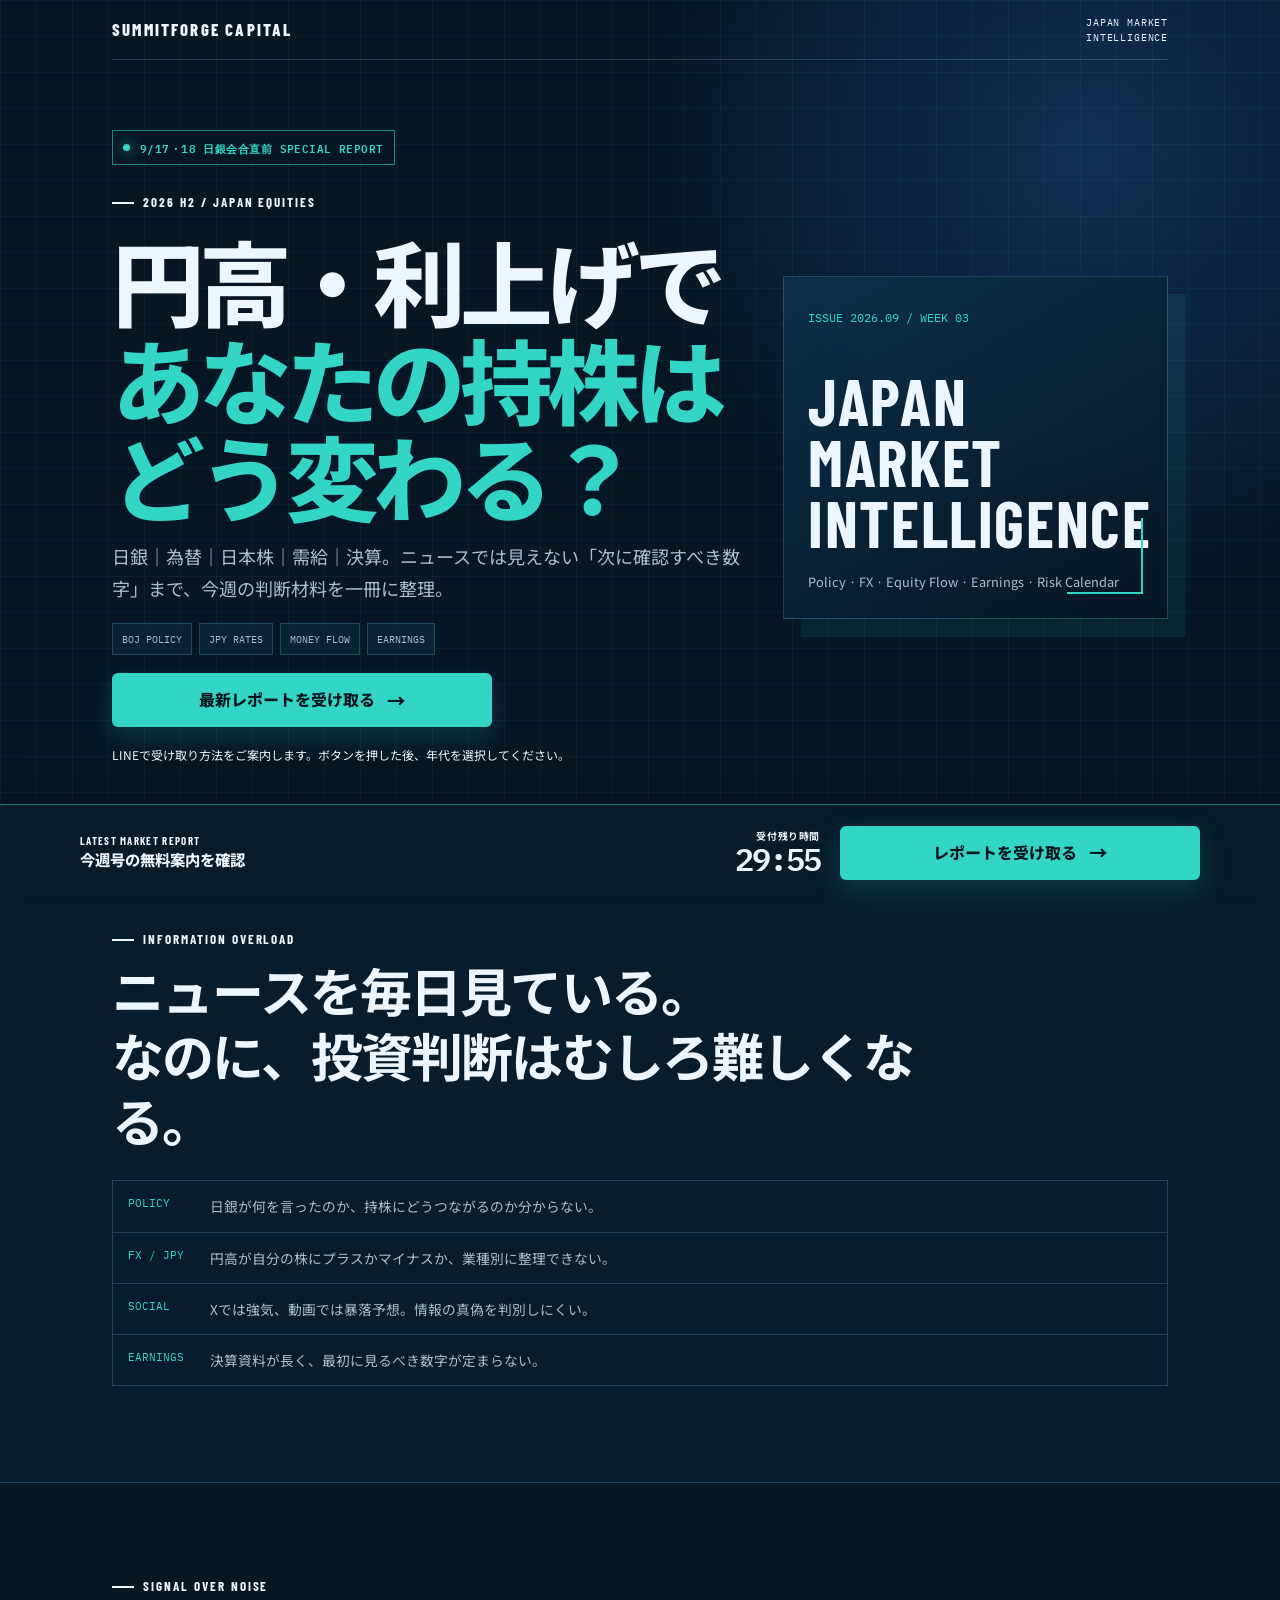
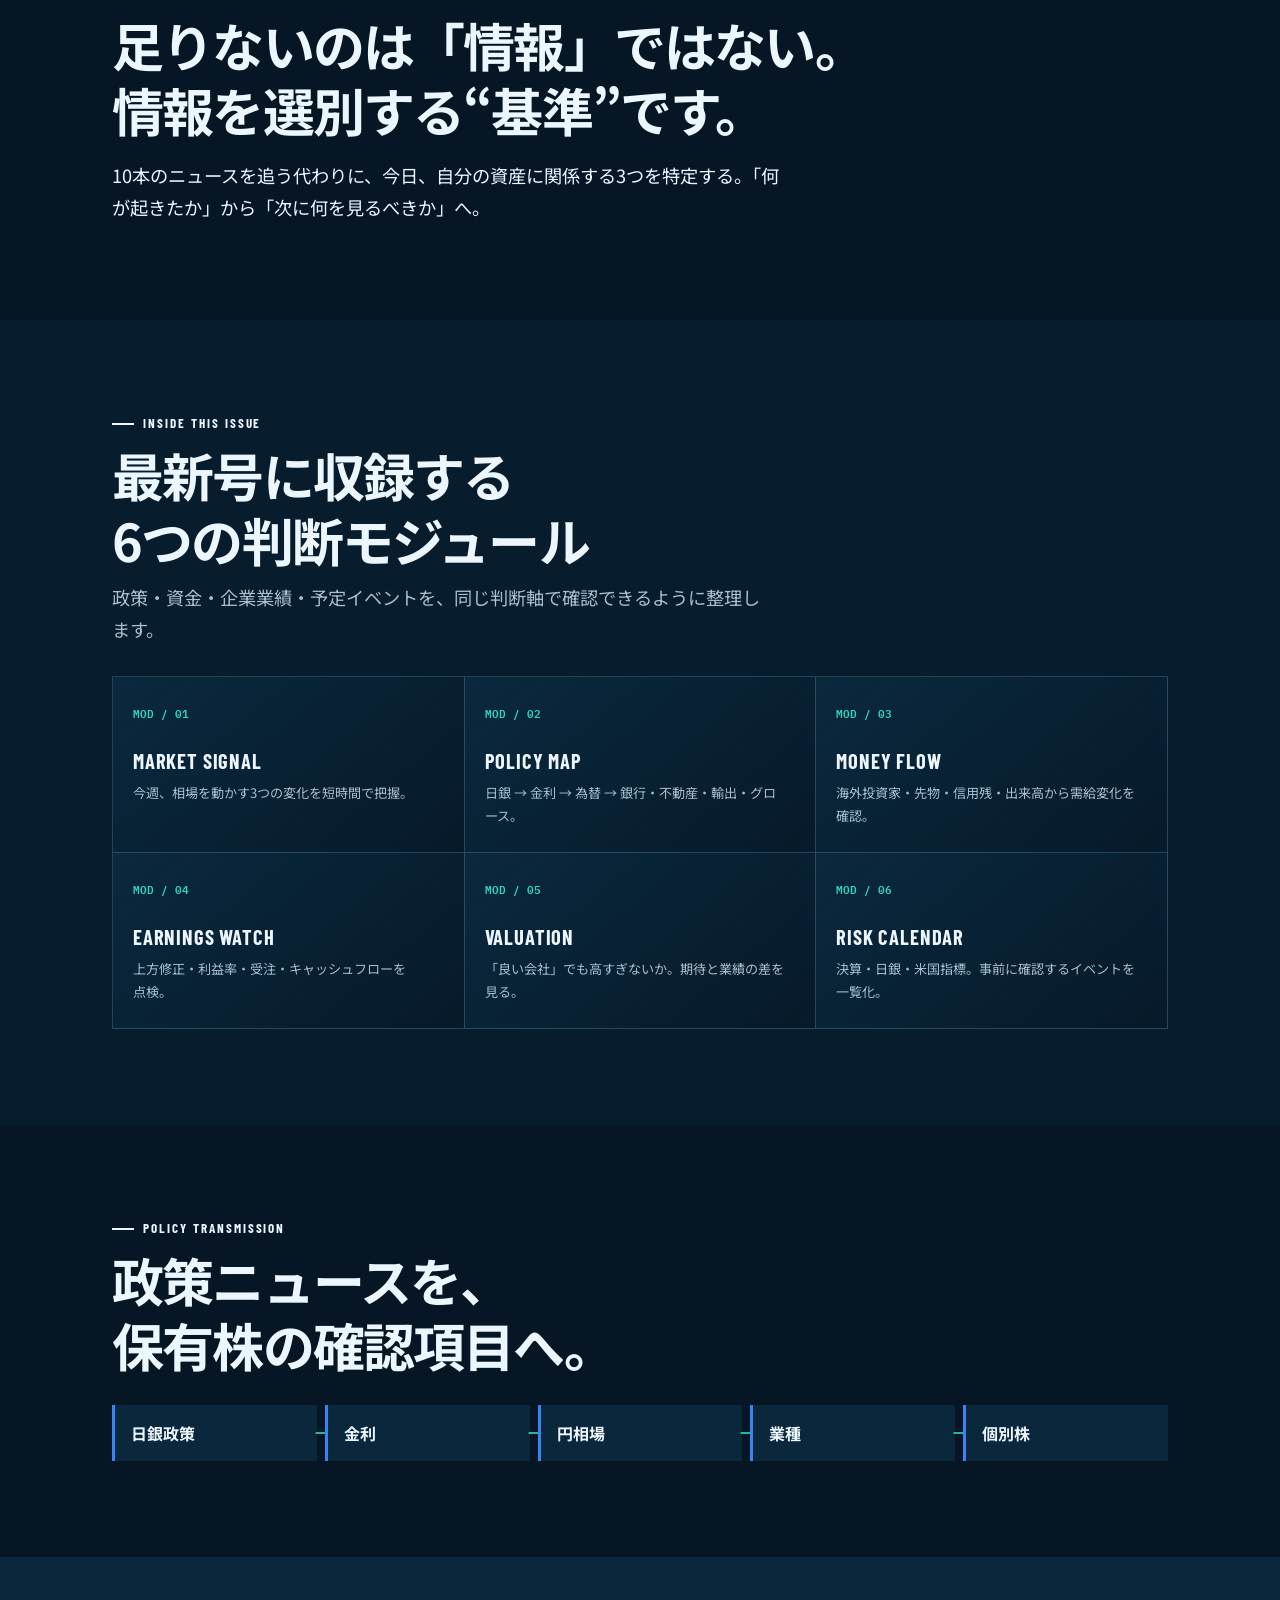
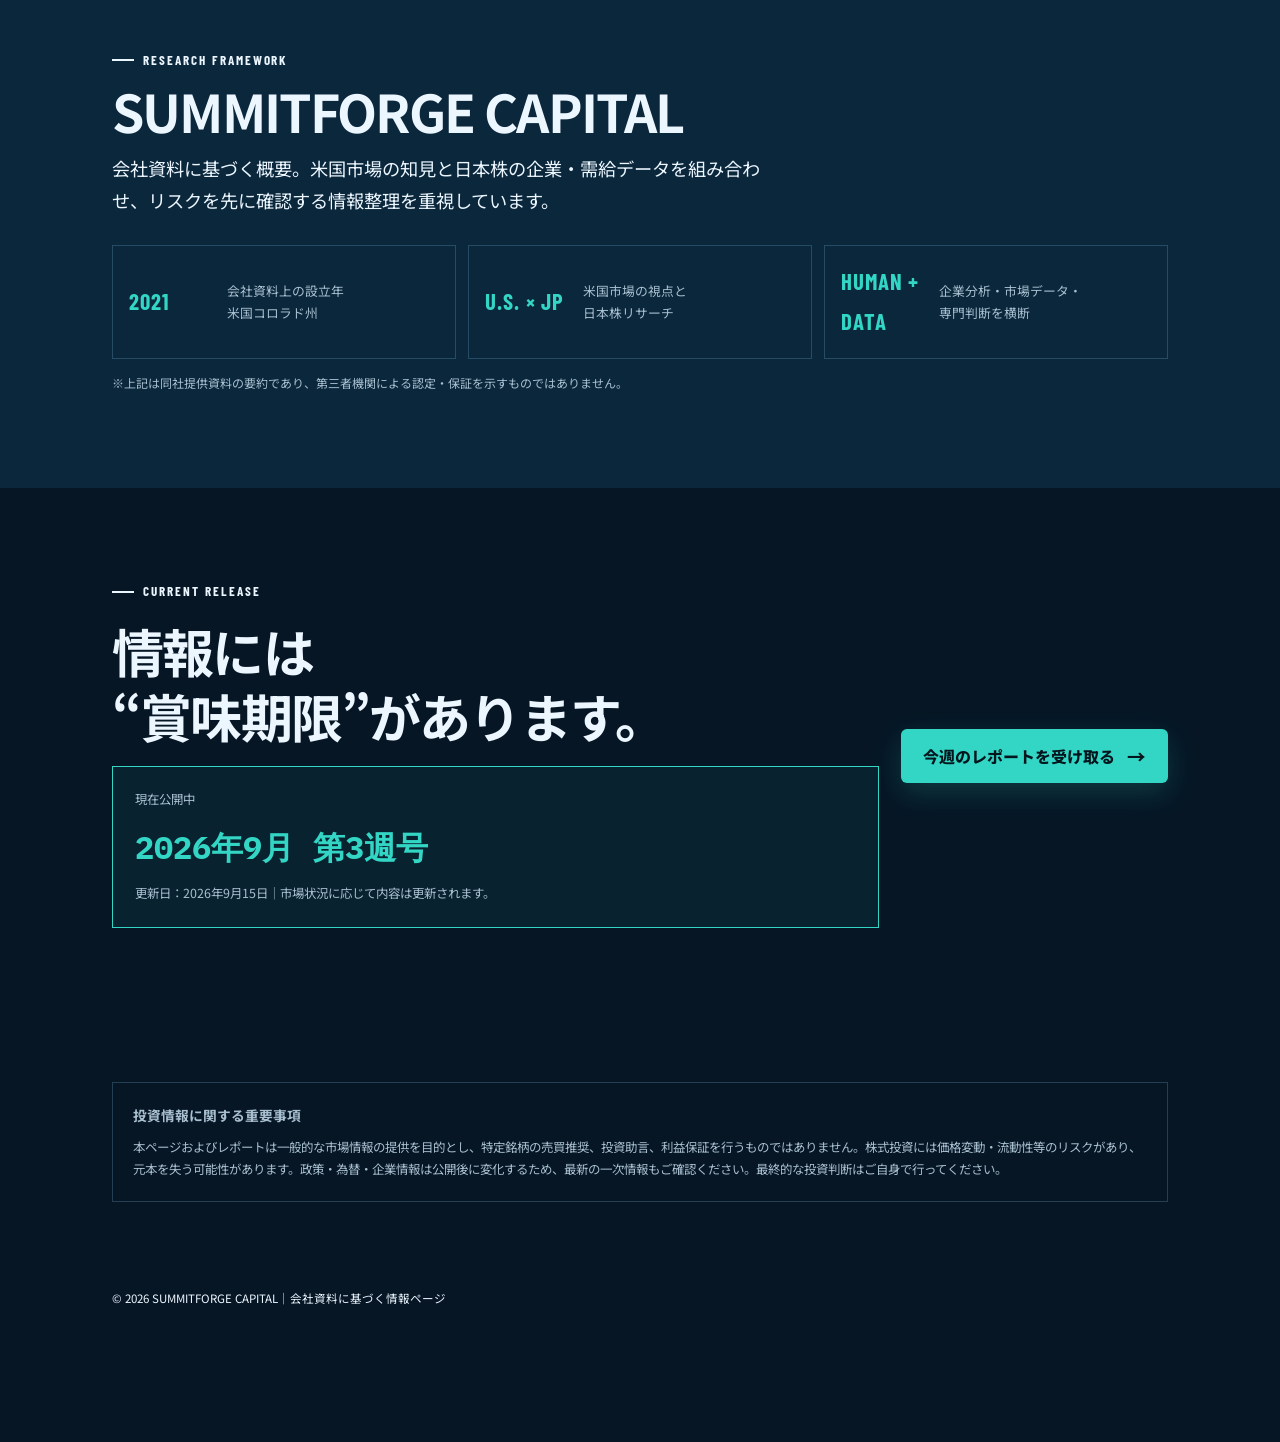
==== market-intelligence/index.html @ 087a14b2 "Add SummitForge Japan landing pages" ====
<!doctype html>
<html lang="ja">
<head>
  <meta charset="utf-8">
  <meta name="viewport" content="width=device-width, initial-scale=1, viewport-fit=cover">
  <meta name="description" content="日銀・為替・日本株・需給・決算を横断して読む、2026年9月の日本市場インテリジェンスレポート。">
  <title>Japan Market Intelligence</title>
  <link rel="icon" href="data:image/svg+xml,%3Csvg xmlns='http://www.w3.org/2000/svg' viewBox='0 0 64 64'%3E%3Crect width='64' height='64' rx='8' fill='%23061625'/%3E%3Cpath d='M15 42 27 30l8 7 14-17' fill='none' stroke='%2333D6C5' stroke-width='6'/%3E%3C/svg%3E">
  <link rel="stylesheet" href="../shared/site.css">
  <script src="../shared/lead-flow.js" defer></script>
</head>
<body data-page="market-intelligence" data-campaign="market-intelligence-2026-09-15">
  <header class="market-hero">
    <div class="container">
      <div class="brand-line">
        <span class="wordmark">SUMMITFORGE CAPITAL</span>
        <span class="brand-meta">JAPAN MARKET<br>INTELLIGENCE</span>
      </div>

      <div class="market-hero-grid">
        <div class="stack">
          <div class="signal-strip"><span class="signal-dot" aria-hidden="true"></span>9/17・18 日銀会合直前 SPECIAL REPORT</div>
          <div>
            <span class="eyebrow">2026 H2 / Japan equities</span>
            <h1 class="market-title">円高・利上げで<span>あなたの持株は<br>どう変わる？</span></h1>
          </div>
          <p class="market-subtitle">日銀｜為替｜日本株｜需給｜決算。ニュースでは見えない「次に確認すべき数字」まで、今週の判断材料を一冊に整理。</p>
          <div class="market-meta-row" aria-label="レポートの対象分野">
            <span class="market-chip">BOJ POLICY</span>
            <span class="market-chip">JPY RATES</span>
            <span class="market-chip">MONEY FLOW</span>
            <span class="market-chip">EARNINGS</span>
          </div>
          <button class="cta-button hero-cta" type="button" data-open-age-modal>最新レポートを受け取る</button>
          <p class="micro">LINEで受け取り方法をご案内します。ボタンを押した後、年代を選択してください。</p>
        </div>

        <div class="report-cover" aria-label="レポート表紙イメージ">
          <span class="issue">ISSUE 2026.09 / WEEK 03</span>
          <h2>Japan<br>Market<br>Intelligence</h2>
          <p>Policy · FX · Equity Flow · Earnings · Risk Calendar</p>
        </div>
      </div>
    </div>
  </header>

  <main>
    <section class="section market-pain" aria-labelledby="market-pain-title">
      <div class="container">
        <div class="stack-tight">
          <span class="eyebrow">Information overload</span>
          <h2 class="section-heading" id="market-pain-title">ニュースを毎日見ている。<br>なのに、投資判断はむしろ難しくなる。</h2>
        </div>
        <div class="pain-terminal">
          <div class="pain-row"><code>POLICY</code><span>日銀が何を言ったのか、持株にどうつながるのか分からない。</span></div>
          <div class="pain-row"><code>FX / JPY</code><span>円高が自分の株にプラスかマイナスか、業種別に整理できない。</span></div>
          <div class="pain-row"><code>SOCIAL</code><span>Xでは強気、動画では暴落予想。情報の真偽を判別しにくい。</span></div>
          <div class="pain-row"><code>EARNINGS</code><span>決算資料が長く、最初に見るべき数字が定まらない。</span></div>
        </div>
      </div>
    </section>

    <section class="section" aria-label="情報選別の考え方">
      <div class="container stack">
        <span class="eyebrow">Signal over noise</span>
        <h2 class="section-heading">足りないのは「情報」ではない。<br>情報を選別する“基準”です。</h2>
        <p class="section-lead">10本のニュースを追う代わりに、今日、自分の資産に関係する3つを特定する。「何が起きたか」から「次に何を見るべきか」へ。</p>
      </div>
    </section>

    <section class="section" style="background:#071c2d" aria-labelledby="report-content-title">
      <div class="container">
        <div class="stack-tight">
          <span class="eyebrow">Inside this issue</span>
          <h2 class="section-heading" id="report-content-title">最新号に収録する<br>6つの判断モジュール</h2>
          <p class="section-lead" style="color:var(--market-muted)">政策・資金・企業業績・予定イベントを、同じ判断軸で確認できるように整理します。</p>
        </div>

        <div class="report-grid">
          <article class="report-module"><span class="module-id">MOD / 01</span><h3>MARKET SIGNAL</h3><p>今週、相場を動かす3つの変化を短時間で把握。</p></article>
          <article class="report-module"><span class="module-id">MOD / 02</span><h3>POLICY MAP</h3><p>日銀 → 金利 → 為替 → 銀行・不動産・輸出・グロース。</p></article>
          <article class="report-module"><span class="module-id">MOD / 03</span><h3>MONEY FLOW</h3><p>海外投資家・先物・信用残・出来高から需給変化を確認。</p></article>
          <article class="report-module"><span class="module-id">MOD / 04</span><h3>EARNINGS WATCH</h3><p>上方修正・利益率・受注・キャッシュフローを点検。</p></article>
          <article class="report-module"><span class="module-id">MOD / 05</span><h3>VALUATION</h3><p>「良い会社」でも高すぎないか。期待と業績の差を見る。</p></article>
          <article class="report-module"><span class="module-id">MOD / 06</span><h3>RISK CALENDAR</h3><p>決算・日銀・米国指標。事前に確認するイベントを一覧化。</p></article>
        </div>
      </div>
    </section>

    <section class="section" aria-labelledby="policy-map-title">
      <div class="container">
        <div class="stack-tight">
          <span class="eyebrow">Policy transmission</span>
          <h2 class="section-heading" id="policy-map-title">政策ニュースを、<br>保有株の確認項目へ。</h2>
        </div>
        <ol class="policy-chain" aria-label="政策から個別株までの確認順序">
          <li class="policy-node">日銀政策</li>
          <li class="policy-node">金利</li>
          <li class="policy-node">円相場</li>
          <li class="policy-node">業種</li>
          <li class="policy-node">個別株</li>
        </ol>
      </div>
    </section>

    <section class="section market-company" aria-labelledby="market-company-title">
      <div class="container">
        <div class="stack-tight">
          <span class="eyebrow">Research framework</span>
          <h2 class="section-heading" id="market-company-title">SUMMITFORGE CAPITAL</h2>
          <p class="section-lead">会社資料に基づく概要。米国市場の知見と日本株の企業・需給データを組み合わせ、リスクを先に確認する情報整理を重視しています。</p>
        </div>
        <div class="market-facts">
          <div class="market-fact"><strong>2021</strong><span>会社資料上の設立年<br>米国コロラド州</span></div>
          <div class="market-fact"><strong>U.S. × JP</strong><span>米国市場の視点と<br>日本株リサーチ</span></div>
          <div class="market-fact"><strong>HUMAN + DATA</strong><span>企業分析・市場データ・<br>専門判断を横断</span></div>
        </div>
        <p class="micro" style="margin-top:14px;color:var(--market-muted)">※上記は同社提供資料の要約であり、第三者機関による認定・保証を示すものではありません。</p>
      </div>
    </section>

    <section class="section" aria-labelledby="release-title">
      <div class="container final-cta">
        <div class="stack">
          <span class="eyebrow">Current release</span>
          <h2 class="section-heading" id="release-title">情報には<br>“賞味期限”があります。</h2>
          <div class="release-stamp">
            <span>現在公開中</span>
            <strong>2026年9月 第3週号</strong>
            <span>更新日：2026年9月15日｜市場状況に応じて内容は更新されます。</span>
          </div>
        </div>
        <button class="cta-button" type="button" data-open-age-modal>今週のレポートを受け取る</button>
      </div>
    </section>

    <section class="section-compact" aria-label="リスクに関する注意">
      <div class="container">
        <div class="risk-box">
          <strong>投資情報に関する重要事項</strong>
          本ページおよびレポートは一般的な市場情報の提供を目的とし、特定銘柄の売買推奨、投資助言、利益保証を行うものではありません。株式投資には価格変動・流動性等のリスクがあり、元本を失う可能性があります。政策・為替・企業情報は公開後に変化するため、最新の一次情報もご確認ください。最終的な投資判断はご自身で行ってください。
        </div>
      </div>
    </section>
  </main>

  <footer class="page-footer">
    <div class="container">© 2026 SUMMITFORGE CAPITAL｜会社資料に基づく情報ページ</div>
  </footer>

  <aside class="conversion-bar" aria-label="最新レポートの受け取り">
    <div class="conversion-inner">
      <div class="conversion-copy">
        <span class="conversion-kicker">Latest market report</span>
        <strong class="conversion-title" data-expiry-copy>今週号の無料案内を確認</strong>
      </div>
      <div class="timer-wrap">
        <span class="timer-label" data-timer-label aria-live="polite">受付残り時間</span>
        <span class="timer" data-countdown>30:00</span>
      </div>
      <button class="cta-button" type="button" data-open-age-modal>レポートを受け取る</button>
    </div>
  </aside>

  <div class="modal-backdrop" data-age-modal hidden>
    <section class="age-modal" role="dialog" aria-modal="true" aria-labelledby="age-title" aria-describedby="age-copy">
      <button class="modal-close" type="button" aria-label="閉じる" data-close-modal>×</button>
      <h2 class="modal-title" id="age-title">年代を選択してください</h2>
      <p class="modal-copy" id="age-copy">選択後、LINEで最新レポートの受け取り方法をご案内します。年代情報はこのページでは保存しません。</p>
      <div class="age-grid">
        <a class="age-link" data-age-link href="https://line.me/ti/p/RTSB_TkeeW">30代以下</a>
        <a class="age-link" data-age-link href="https://line.me/ti/p/RTSB_TkeeW">40代</a>
        <a class="age-link" data-age-link href="https://line.me/ti/p/RTSB_TkeeW">50代</a>
        <a class="age-link" data-age-link href="https://line.me/ti/p/RTSB_TkeeW">60代以上</a>
      </div>
      <p class="modal-note">LINEアプリまたはLINEのウェブページへ移動します。</p>
    </section>
  </div>

  <noscript><p>このページの年代選択にはJavaScriptが必要です。ブラウザの設定でJavaScriptを有効にしてください。</p></noscript>
</body>
</html>
---- shared/site.css ----
@import url("https://fonts.googleapis.com/css2?family=Barlow+Condensed:wght@500;600;700;800&family=IBM+Plex+Mono:wght@400;500;600&family=Noto+Sans+JP:wght@400;500;600;700;800&family=Noto+Serif+JP:wght@600;700;900&display=swap");

:root {
  --font-body: "Noto Sans JP", "Yu Gothic", "Hiragino Kaku Gothic ProN", sans-serif;
  --font-serif: "Noto Serif JP", "Yu Mincho", "Hiragino Mincho ProN", serif;
  --font-condensed: "Barlow Condensed", "Arial Narrow", sans-serif;
  --font-mono: "IBM Plex Mono", "SFMono-Regular", Consolas, monospace;
  --page-max: 1120px;
  --gutter: clamp(16px, 4vw, 32px);
  --section-space: clamp(52px, 9vw, 96px);
  --bar-height: clamp(124px, 20dvh, 168px);
  --radius-sm: 6px;
  --radius-md: 14px;
  --radius-lg: 24px;
  --shadow-float: 0 18px 60px rgba(0, 0, 0, 0.22);
  color-scheme: light;
}

* {
  box-sizing: border-box;
}

html {
  scroll-behavior: smooth;
  -webkit-text-size-adjust: 100%;
}

body {
  margin: 0;
  min-width: 320px;
  padding-bottom: calc(var(--bar-height) + env(safe-area-inset-bottom, 0px));
  font-family: var(--font-body);
  font-size: 16px;
  line-height: 1.75;
  overflow-x: hidden;
}

body.modal-open {
  overflow: hidden;
}

button,
a {
  -webkit-tap-highlight-color: transparent;
}

button {
  font: inherit;
}

a {
  color: inherit;
}

img,
svg {
  display: block;
  max-width: 100%;
}

h1,
h2,
h3,
p,
ul,
ol,
dl,
dd,
figure,
blockquote {
  margin: 0;
}

h1,
h2,
h3 {
  line-height: 1.25;
  text-wrap: balance;
}

p {
  text-wrap: pretty;
}

ul,
ol {
  padding: 0;
  list-style: none;
}

.container {
  width: min(100%, var(--page-max));
  margin-inline: auto;
  padding-inline: var(--gutter);
}

.section {
  padding-block: var(--section-space);
}

.section-compact {
  padding-block: clamp(34px, 6vw, 58px);
}

.stack {
  display: grid;
  gap: 18px;
}

.stack-tight {
  display: grid;
  gap: 10px;
}

.eyebrow {
  display: inline-flex;
  align-items: center;
  gap: 9px;
  font-family: var(--font-condensed);
  font-size: 0.82rem;
  font-weight: 700;
  letter-spacing: 0.15em;
  line-height: 1.2;
  text-transform: uppercase;
}

.eyebrow::before {
  width: 22px;
  height: 2px;
  background: currentColor;
  content: "";
}

.section-heading {
  max-width: 820px;
  font-size: clamp(1.7rem, 5.8vw, 3.25rem);
  letter-spacing: -0.035em;
}

.section-lead {
  max-width: 680px;
  font-size: clamp(1rem, 2.7vw, 1.14rem);
}

.micro {
  font-size: 0.75rem;
  line-height: 1.65;
}

.data-label {
  font-family: var(--font-mono);
  font-size: 0.72rem;
  font-weight: 600;
  letter-spacing: 0.09em;
  line-height: 1.3;
  text-transform: uppercase;
}

.cta-button {
  display: inline-flex;
  min-height: 54px;
  align-items: center;
  justify-content: center;
  gap: 12px;
  border: 0;
  border-radius: var(--radius-sm);
  padding: 13px 22px;
  font-weight: 800;
  line-height: 1.3;
  text-align: center;
  text-decoration: none;
  cursor: pointer;
  transition: transform 160ms ease, box-shadow 160ms ease, filter 160ms ease;
}

.cta-button::after {
  content: "→";
  font-size: 1.16em;
}

.cta-button:hover {
  transform: translateY(-2px);
  filter: brightness(1.04);
}

.cta-button:active {
  transform: translateY(0);
}

.cta-button:focus-visible,
.age-link:focus-visible,
.modal-close:focus-visible {
  outline: 3px solid #ffffff;
  outline-offset: 3px;
  box-shadow: 0 0 0 6px #145bdb;
}

.hero-cta {
  width: min(100%, 380px);
}

.brand-line {
  display: flex;
  align-items: center;
  justify-content: space-between;
  gap: 16px;
  padding-block: 15px;
  border-bottom: 1px solid currentColor;
}

.wordmark {
  font-family: var(--font-condensed);
  font-size: 1.05rem;
  font-weight: 800;
  letter-spacing: 0.13em;
  line-height: 1;
}

.brand-meta {
  font-family: var(--font-mono);
  font-size: 0.65rem;
  letter-spacing: 0.08em;
  line-height: 1.4;
  text-align: right;
}

.risk-box {
  padding: 20px;
  border: 1px solid currentColor;
  font-size: 0.78rem;
  line-height: 1.8;
}

.risk-box strong {
  display: block;
  margin-bottom: 8px;
  font-size: 0.86rem;
}

.final-cta {
  display: grid;
  gap: 22px;
  align-items: center;
}

.page-footer {
  padding-block: 28px 38px;
  font-size: 0.72rem;
}

/* Fixed conversion bar */
.conversion-bar {
  position: fixed;
  z-index: 50;
  right: 0;
  bottom: 0;
  left: 0;
  height: calc(var(--bar-height) + env(safe-area-inset-bottom, 0px));
  padding: 12px var(--gutter) calc(12px + env(safe-area-inset-bottom, 0px));
  box-shadow: 0 -12px 34px rgba(0, 0, 0, 0.2);
}

.conversion-inner {
  display: grid;
  width: min(100%, var(--page-max));
  height: 100%;
  margin-inline: auto;
  grid-template-columns: minmax(0, 1fr) auto;
  grid-template-areas:
    "copy timer"
    "button button";
  gap: 8px 12px;
  align-items: center;
}

.conversion-copy {
  grid-area: copy;
  min-width: 0;
}

.conversion-kicker {
  display: block;
  margin-bottom: 2px;
  font-family: var(--font-condensed);
  font-size: 0.68rem;
  font-weight: 700;
  letter-spacing: 0.12em;
  line-height: 1;
  text-transform: uppercase;
}

.conversion-title {
  display: block;
  overflow: hidden;
  font-size: clamp(0.78rem, 3.1vw, 0.96rem);
  font-weight: 800;
  line-height: 1.35;
  text-overflow: ellipsis;
  white-space: nowrap;
}

.timer-wrap {
  display: grid;
  grid-area: timer;
  gap: 1px;
  justify-items: end;
}

.timer-label {
  font-size: 0.62rem;
  font-weight: 700;
  letter-spacing: 0.06em;
  line-height: 1.2;
}

.timer {
  font-family: var(--font-mono);
  font-size: clamp(1.38rem, 6.5vw, 2rem);
  font-variant-numeric: tabular-nums;
  font-weight: 600;
  letter-spacing: -0.06em;
  line-height: 1;
}

.conversion-bar .cta-button {
  width: 100%;
  min-height: 50px;
  grid-area: button;
  padding-block: 11px;
}

/* Age modal */
.modal-backdrop {
  position: fixed;
  z-index: 100;
  inset: 0;
  display: grid;
  padding: max(18px, env(safe-area-inset-top, 0px)) 18px max(18px, env(safe-area-inset-bottom, 0px));
  place-items: center;
  background: rgba(2, 10, 20, 0.82);
  backdrop-filter: blur(8px);
}

.modal-backdrop[hidden] {
  display: none;
}

.age-modal {
  position: relative;
  width: min(100%, 470px);
  max-height: calc(100dvh - 36px);
  overflow-y: auto;
  border-radius: 18px;
  padding: clamp(24px, 6vw, 38px);
  background: #ffffff;
  color: #122033;
  box-shadow: var(--shadow-float);
}

.modal-close {
  position: absolute;
  top: 12px;
  right: 12px;
  width: 42px;
  height: 42px;
  border: 1px solid #cbd4df;
  border-radius: 50%;
  background: #ffffff;
  color: #122033;
  font-size: 1.35rem;
  line-height: 1;
  cursor: pointer;
}

.modal-title {
  padding-right: 36px;
  font-size: clamp(1.35rem, 5.5vw, 1.8rem);
  letter-spacing: -0.025em;
}

.modal-copy {
  margin-top: 8px;
  color: #5a6675;
  font-size: 0.86rem;
  line-height: 1.65;
}

.age-grid {
  display: grid;
  gap: 10px;
  margin-top: 22px;
  grid-template-columns: repeat(2, minmax(0, 1fr));
}

.age-link {
  display: flex;
  min-height: 62px;
  align-items: center;
  justify-content: space-between;
  gap: 8px;
  border: 1px solid #cbd4df;
  border-radius: 8px;
  padding: 13px 14px;
  background: #f7f9fb;
  color: #122033;
  font-weight: 800;
  line-height: 1.3;
  text-decoration: none;
}

.age-link::after {
  content: "→";
  color: #197551;
}

.age-link:hover {
  border-color: #197551;
  background: #edf9f4;
}

.modal-note {
  margin-top: 16px;
  color: #6c7582;
  font-size: 0.7rem;
  line-height: 1.6;
}

/* =========================================================
   STRATEGY BOOK — cold paper / editorial spine
   ========================================================= */
body[data-page="strategy-book"] {
  --book-paper: #f2f0e8;
  --book-paper-deep: #e4e0d4;
  --book-ink: #14233b;
  --book-muted: #657084;
  --book-red: #b53a32;
  --book-brass: #9a7435;
  background: var(--book-paper);
  color: var(--book-ink);
}

[data-page="strategy-book"] .brand-line {
  color: var(--book-ink);
}

.book-hero {
  position: relative;
  overflow: hidden;
  border-bottom: 1px solid rgba(20, 35, 59, 0.22);
}

.book-hero::before {
  position: absolute;
  top: 0;
  bottom: 0;
  left: max(16px, calc((100vw - var(--page-max)) / 2 + var(--gutter)));
  width: 5px;
  background: var(--book-red);
  content: "";
}

.book-hero-grid {
  display: grid;
  min-height: 670px;
  padding-block: clamp(38px, 7vw, 72px);
  gap: 34px;
}

.book-hero-copy {
  display: grid;
  padding-left: 22px;
  gap: 22px;
  align-content: center;
}

.book-year {
  display: flex;
  align-items: baseline;
  gap: 10px;
  color: var(--book-red);
  font-family: var(--font-condensed);
  font-size: clamp(3rem, 15vw, 6rem);
  font-weight: 800;
  letter-spacing: -0.04em;
  line-height: 0.85;
}

.book-year small {
  color: var(--book-ink);
  font-size: 0.18em;
  letter-spacing: 0.12em;
}

.book-title {
  max-width: 720px;
  font-family: var(--font-serif);
  font-size: clamp(2.2rem, 9vw, 5.2rem);
  font-weight: 900;
  letter-spacing: -0.055em;
}

.book-subtitle {
  max-width: 600px;
  padding-left: 14px;
  border-left: 2px solid var(--book-brass);
  color: var(--book-muted);
  font-size: clamp(0.92rem, 2.8vw, 1.12rem);
}

.book-instrument {
  position: relative;
  min-height: 210px;
  border: 1px solid rgba(20, 35, 59, 0.3);
  background:
    linear-gradient(rgba(20, 35, 59, 0.07) 1px, transparent 1px),
    linear-gradient(90deg, rgba(20, 35, 59, 0.07) 1px, transparent 1px);
  background-size: 32px 32px;
}

.book-instrument::before,
.book-instrument::after {
  position: absolute;
  content: "";
}

.book-instrument::before {
  inset: 25% 8% 20%;
  border-top: 3px solid var(--book-red);
  border-right: 3px solid var(--book-red);
  transform: skewY(-13deg);
}

.book-instrument::after {
  right: 12%;
  bottom: 18%;
  width: 12px;
  height: 12px;
  border: 4px solid var(--book-paper);
  border-radius: 50%;
  background: var(--book-red);
  box-shadow: 0 0 0 2px var(--book-red);
}

.book-instrument-label {
  position: absolute;
  right: 14px;
  bottom: 10px;
  font-family: var(--font-mono);
  font-size: 0.65rem;
  letter-spacing: 0.08em;
}

.book-problem {
  background: var(--book-ink);
  color: #f7f5ee;
}

.loss-list {
  display: grid;
  gap: 0;
  border-top: 1px solid rgba(255, 255, 255, 0.28);
}

.loss-list li {
  display: grid;
  padding-block: 16px;
  border-bottom: 1px solid rgba(255, 255, 255, 0.16);
  grid-template-columns: 42px 1fr;
  gap: 12px;
}

.loss-list span {
  color: #dd8c81;
  font-family: var(--font-mono);
  font-size: 0.76rem;
}

.book-thesis {
  background: var(--book-paper-deep);
}

.book-thesis blockquote {
  max-width: 960px;
  font-family: var(--font-serif);
  font-size: clamp(2rem, 7.4vw, 4.8rem);
  font-weight: 900;
  letter-spacing: -0.045em;
  line-height: 1.35;
}

.book-thesis em {
  color: var(--book-red);
  font-style: normal;
}

.tech-list {
  display: grid;
  margin-top: 34px;
  border-top: 2px solid var(--book-ink);
}

.tech-item {
  display: grid;
  padding-block: 22px;
  border-bottom: 1px solid rgba(20, 35, 59, 0.28);
  grid-template-columns: 50px 1fr;
  gap: 14px;
}

.tech-number {
  color: var(--book-red);
  font-family: var(--font-condensed);
  font-size: 2rem;
  font-weight: 800;
  line-height: 1;
}

.tech-item h3 {
  font-family: var(--font-serif);
  font-size: 1.13rem;
}

.tech-item p {
  margin-top: 7px;
  color: var(--book-muted);
  font-size: 0.9rem;
}

.company-sheet {
  background: #d9d5ca;
}

.company-ledger {
  display: grid;
  margin-top: 30px;
  border-top: 2px solid var(--book-ink);
  border-left: 1px solid rgba(20, 35, 59, 0.26);
  grid-template-columns: repeat(2, minmax(0, 1fr));
}

.ledger-cell {
  min-height: 132px;
  padding: 17px;
  border-right: 1px solid rgba(20, 35, 59, 0.26);
  border-bottom: 1px solid rgba(20, 35, 59, 0.26);
}

.ledger-value {
  display: block;
  color: var(--book-red);
  font-family: var(--font-condensed);
  font-size: clamp(1.8rem, 7vw, 3.3rem);
  font-variant-numeric: tabular-nums;
  font-weight: 800;
  line-height: 1;
}

.ledger-label {
  display: block;
  margin-top: 8px;
  font-size: 0.78rem;
  font-weight: 700;
  line-height: 1.55;
}

.case-grid {
  display: grid;
  gap: 18px;
  margin-top: 28px;
}

.case-card {
  position: relative;
  padding: 24px;
  border: 1px solid rgba(20, 35, 59, 0.32);
  background: #f8f6ef;
}

.case-badge {
  display: inline-flex;
  padding: 5px 9px;
  background: var(--book-red);
  color: #ffffff;
  font-family: var(--font-mono);
  font-size: 0.67rem;
  font-weight: 600;
  letter-spacing: 0.06em;
}

.case-card h3 {
  margin-top: 15px;
  font-family: var(--font-serif);
  font-size: 1.25rem;
}

.case-stats {
  display: grid;
  margin-top: 18px;
  border-block: 1px solid rgba(20, 35, 59, 0.22);
  grid-template-columns: repeat(2, minmax(0, 1fr));
}

.case-stat {
  padding-block: 13px;
}

.case-stat:nth-child(odd) {
  padding-right: 12px;
  border-right: 1px solid rgba(20, 35, 59, 0.22);
}

.case-stat:nth-child(even) {
  padding-left: 12px;
}

.case-stat strong {
  display: block;
  font-family: var(--font-mono);
  font-size: 1.1rem;
  font-variant-numeric: tabular-nums;
}

.case-stat small {
  color: var(--book-muted);
  font-size: 0.66rem;
}

.case-card > p {
  margin-top: 16px;
  color: var(--book-muted);
  font-size: 0.84rem;
}

[data-page="strategy-book"] .cta-button,
[data-page="strategy-book"] .conversion-bar {
  background: var(--book-red);
  color: #ffffff;
}

[data-page="strategy-book"] .conversion-bar .cta-button {
  background: #ffffff;
  color: var(--book-ink);
}

[data-page="strategy-book"] .risk-box {
  border-color: rgba(20, 35, 59, 0.35);
  color: var(--book-muted);
}

/* =========================================================
   MARKET INTELLIGENCE — night terminal
   ========================================================= */
body[data-page="market-intelligence"] {
  --market-bg: #061625;
  --market-panel: #0b273b;
  --market-panel-2: #0d3048;
  --market-ink: #ecf6ff;
  --market-muted: #a8bfd0;
  --market-blue: #3b82f6;
  --market-cyan: #33d6c5;
  --market-line: rgba(122, 184, 222, 0.25);
  color-scheme: dark;
  background: var(--market-bg);
  color: var(--market-ink);
}

[data-page="market-intelligence"] .brand-line {
  border-color: var(--market-line);
  color: var(--market-ink);
}

.market-hero {
  position: relative;
  overflow: hidden;
  background:
    linear-gradient(rgba(51, 214, 197, 0.06) 1px, transparent 1px),
    linear-gradient(90deg, rgba(51, 214, 197, 0.06) 1px, transparent 1px),
    radial-gradient(circle at 85% 18%, rgba(59, 130, 246, 0.22), transparent 35%);
  background-size: 36px 36px, 36px 36px, auto;
}

.market-hero-grid {
  display: grid;
  min-height: 700px;
  padding-block: clamp(36px, 7vw, 70px);
  gap: 30px;
  align-items: center;
}

.signal-strip {
  display: flex;
  align-items: center;
  gap: 10px;
  width: fit-content;
  border: 1px solid rgba(51, 214, 197, 0.6);
  padding: 7px 10px;
  background: rgba(6, 22, 37, 0.7);
  color: var(--market-cyan);
  font-family: var(--font-mono);
  font-size: 0.68rem;
  font-weight: 600;
  letter-spacing: 0.04em;
}

.signal-dot {
  width: 7px;
  height: 7px;
  border-radius: 50%;
  background: var(--market-cyan);
  box-shadow: 0 0 14px var(--market-cyan);
}

.market-title {
  margin-top: 20px;
  max-width: 820px;
  font-size: clamp(2.25rem, 9vw, 5.8rem);
  font-weight: 800;
  letter-spacing: -0.065em;
  line-height: 1.05;
}

.market-title span {
  display: block;
  color: var(--market-cyan);
}

.market-subtitle {
  max-width: 640px;
  color: var(--market-muted);
  font-size: clamp(0.95rem, 2.7vw, 1.13rem);
}

.market-meta-row {
  display: flex;
  flex-wrap: wrap;
  gap: 7px;
}

.market-chip {
  border: 1px solid var(--market-line);
  padding: 6px 9px;
  background: rgba(11, 39, 59, 0.72);
  color: var(--market-muted);
  font-family: var(--font-mono);
  font-size: 0.65rem;
}

.report-cover {
  position: relative;
  min-height: 300px;
  border: 1px solid var(--market-line);
  padding: 24px;
  background: linear-gradient(150deg, rgba(13, 48, 72, 0.95), rgba(6, 22, 37, 0.95));
  box-shadow: 18px 18px 0 rgba(51, 214, 197, 0.08);
}

.report-cover::after {
  position: absolute;
  right: 24px;
  bottom: 24px;
  width: 74px;
  height: 74px;
  border-right: 2px solid var(--market-cyan);
  border-bottom: 2px solid var(--market-cyan);
  content: "";
}

.report-cover .issue {
  color: var(--market-cyan);
  font-family: var(--font-mono);
  font-size: 0.73rem;
}

.report-cover h2 {
  margin-top: 42px;
  font-family: var(--font-condensed);
  font-size: clamp(2.1rem, 10vw, 4rem);
  letter-spacing: 0.025em;
  line-height: 0.95;
  text-transform: uppercase;
}

.report-cover p {
  margin-top: 18px;
  color: var(--market-muted);
  font-size: 0.8rem;
}

.market-pain {
  border-block: 1px solid var(--market-line);
  background: #071c2d;
}

.pain-terminal {
  display: grid;
  margin-top: 28px;
  border: 1px solid var(--market-line);
}

.pain-row {
  display: grid;
  padding: 13px 15px;
  border-bottom: 1px solid var(--market-line);
  grid-template-columns: 72px 1fr;
  gap: 10px;
}

.pain-row:last-child {
  border-bottom: 0;
}

.pain-row code {
  color: var(--market-cyan);
  font-family: var(--font-mono);
  font-size: 0.7rem;
}

.pain-row span {
  color: var(--market-muted);
  font-size: 0.86rem;
}

.report-grid {
  display: grid;
  margin-top: 30px;
  border-top: 1px solid var(--market-line);
  border-left: 1px solid var(--market-line);
  grid-template-columns: 1fr;
}

.report-module {
  min-height: 176px;
  padding: 20px;
  border-right: 1px solid var(--market-line);
  border-bottom: 1px solid var(--market-line);
  background: linear-gradient(140deg, rgba(13, 48, 72, 0.62), rgba(6, 22, 37, 0.4));
}

.report-module .module-id {
  color: var(--market-cyan);
  font-family: var(--font-mono);
  font-size: 0.68rem;
  font-weight: 600;
}

.report-module h3 {
  margin-top: 24px;
  font-family: var(--font-condensed);
  font-size: 1.28rem;
  letter-spacing: 0.04em;
}

.report-module p {
  margin-top: 8px;
  color: var(--market-muted);
  font-size: 0.82rem;
}

.policy-chain {
  display: grid;
  margin-top: 28px;
  gap: 8px;
}

.policy-node {
  position: relative;
  padding: 14px 16px;
  border-left: 3px solid var(--market-blue);
  background: var(--market-panel);
  font-weight: 700;
}

.policy-node:not(:last-child)::after {
  position: absolute;
  bottom: -13px;
  left: 22px;
  color: var(--market-cyan);
  content: "↓";
}

.market-company {
  background: var(--market-panel);
}

.market-facts {
  display: grid;
  gap: 12px;
  margin-top: 28px;
}

.market-fact {
  display: grid;
  padding: 16px;
  border: 1px solid var(--market-line);
  grid-template-columns: 84px 1fr;
  gap: 14px;
  align-items: center;
}

.market-fact strong {
  color: var(--market-cyan);
  font-family: var(--font-condensed);
  font-size: 1.42rem;
  letter-spacing: 0.04em;
}

.market-fact span {
  color: var(--market-muted);
  font-size: 0.8rem;
}

.release-stamp {
  display: grid;
  padding: 22px;
  border: 1px solid var(--market-cyan);
  gap: 8px;
  background: rgba(51, 214, 197, 0.06);
}

.release-stamp strong {
  color: var(--market-cyan);
  font-family: var(--font-mono);
  font-size: clamp(1.25rem, 5vw, 2rem);
  font-variant-numeric: tabular-nums;
}

.release-stamp span {
  color: var(--market-muted);
  font-size: 0.78rem;
}

[data-page="market-intelligence"] .cta-button {
  background: var(--market-cyan);
  color: #03161d;
  box-shadow: 0 10px 28px rgba(51, 214, 197, 0.18);
}

[data-page="market-intelligence"] .conversion-bar {
  border-top: 1px solid rgba(51, 214, 197, 0.5);
  background: #071b2b;
  color: var(--market-ink);
}

[data-page="market-intelligence"] .risk-box {
  border-color: var(--market-line);
  color: var(--market-muted);
}

/* =========================================================
   STOCK DIAGNOSIS — clinical decision sheet
   ========================================================= */
body[data-page="stock-diagnosis"] {
  --diag-bg: #eef4f3;
  --diag-paper: #ffffff;
  --diag-ink: #143039;
  --diag-muted: #63777c;
  --diag-green: #0e7a65;
  --diag-green-dark: #075848;
  --diag-gold: #c98d1c;
  --diag-line: #c7d7d4;
  background: var(--diag-bg);
  color: var(--diag-ink);
}

[data-page="stock-diagnosis"] .brand-line {
  border-color: var(--diag-line);
  color: var(--diag-ink);
}

.diag-hero {
  position: relative;
  border-bottom: 1px solid var(--diag-line);
  background:
    linear-gradient(90deg, transparent 49.7%, rgba(14, 122, 101, 0.05) 50%, transparent 50.3%),
    var(--diag-paper);
}

.diag-hero-grid {
  display: grid;
  min-height: 680px;
  padding-block: clamp(40px, 7vw, 76px);
  gap: 32px;
  align-items: center;
}

.diag-code {
  color: var(--diag-green);
  font-family: var(--font-mono);
  font-size: 0.7rem;
  font-weight: 600;
  letter-spacing: 0.06em;
}

.diag-title {
  margin-top: 14px;
  max-width: 760px;
  font-size: clamp(2.15rem, 8.3vw, 5rem);
  font-weight: 800;
  letter-spacing: -0.06em;
}

.diag-subtitle {
  max-width: 620px;
  color: var(--diag-muted);
  font-size: clamp(0.94rem, 2.7vw, 1.1rem);
}

.diag-sheet {
  border: 1px solid var(--diag-line);
  background: var(--diag-paper);
  box-shadow: 16px 16px 0 rgba(14, 122, 101, 0.08);
}

.diag-sheet-head {
  display: flex;
  align-items: center;
  justify-content: space-between;
  gap: 12px;
  padding: 13px 16px;
  border-bottom: 1px solid var(--diag-line);
  background: var(--diag-ink);
  color: #ffffff;
}

.diag-sheet-head span {
  font-family: var(--font-mono);
  font-size: 0.66rem;
  letter-spacing: 0.06em;
}

.score-ring {
  display: grid;
  width: 132px;
  aspect-ratio: 1;
  margin: 26px auto;
  border: 12px solid #dbe8e5;
  border-top-color: var(--diag-green);
  border-right-color: var(--diag-green);
  border-radius: 50%;
  place-items: center;
  transform: rotate(25deg);
}

.score-ring-inner {
  display: grid;
  text-align: center;
  transform: rotate(-25deg);
}

.score-ring strong {
  font-family: var(--font-mono);
  font-size: 2.2rem;
  font-variant-numeric: tabular-nums;
  line-height: 1;
}

.score-ring small {
  color: var(--diag-muted);
  font-size: 0.65rem;
}

.diag-bars {
  display: grid;
  padding: 0 20px 22px;
  gap: 9px;
}

.diag-bar-row {
  display: grid;
  grid-template-columns: 72px 1fr;
  gap: 10px;
  align-items: center;
  color: var(--diag-muted);
  font-family: var(--font-mono);
  font-size: 0.63rem;
}

.diag-bar {
  height: 5px;
  background: #dce7e5;
}

.diag-bar i {
  display: block;
  height: 100%;
  border-radius: 0 3px 3px 0;
  background: var(--diag-green);
}

.profit-question {
  padding: 18px;
  border-left: 4px solid var(--diag-gold);
  background: #fff8e8;
}

.profit-question strong {
  display: block;
  color: #79530f;
  font-size: 1.02rem;
}

.profit-question p {
  margin-top: 5px;
  color: #7b6843;
  font-size: 0.82rem;
}

.scenario-list {
  display: grid;
  margin-top: 28px;
  border-top: 1px solid var(--diag-line);
}

.scenario-item {
  display: grid;
  padding-block: 16px;
  border-bottom: 1px solid var(--diag-line);
  grid-template-columns: 82px 1fr;
  gap: 12px;
}

.scenario-item dt {
  color: var(--diag-green);
  font-weight: 800;
}

.scenario-item dd {
  color: var(--diag-muted);
}

.diag-matrix-section {
  background: var(--diag-ink);
  color: #f4faf8;
}

.diag-matrix {
  display: grid;
  margin-top: 30px;
  border-top: 1px solid rgba(255, 255, 255, 0.23);
}

.diag-dimension {
  display: grid;
  padding-block: 19px;
  border-bottom: 1px solid rgba(255, 255, 255, 0.15);
  grid-template-columns: 36px minmax(0, 0.8fr) minmax(0, 1.2fr);
  gap: 10px;
  align-items: start;
}

.diag-check {
  display: grid;
  width: 24px;
  height: 24px;
  border: 1px solid rgba(255, 255, 255, 0.4);
  color: #66d7b9;
  font-family: var(--font-mono);
  font-size: 0.72rem;
  place-items: center;
}

.diag-dimension h3 {
  font-family: var(--font-condensed);
  font-size: 1.12rem;
  letter-spacing: 0.06em;
}

.diag-dimension p {
  color: #b7cbc7;
  font-size: 0.76rem;
}

.result-sheet {
  margin-top: 28px;
  border: 1px solid var(--diag-line);
  background: var(--diag-paper);
}

.result-head {
  display: flex;
  align-items: center;
  justify-content: space-between;
  gap: 12px;
  padding: 13px 16px;
  border-bottom: 1px solid var(--diag-line);
  background: #e3eeeb;
}

.result-head strong {
  font-size: 0.86rem;
}

.result-head span {
  padding: 4px 7px;
  background: var(--diag-green);
  color: #ffffff;
  font-size: 0.62rem;
  font-weight: 700;
}

.result-list {
  display: grid;
  counter-reset: results;
}

.result-list li {
  display: grid;
  padding: 16px;
  border-bottom: 1px solid var(--diag-line);
  counter-increment: results;
  grid-template-columns: 34px 1fr;
  gap: 9px;
}

.result-list li:last-child {
  border-bottom: 0;
}

.result-list li::before {
  color: var(--diag-green);
  content: "0" counter(results);
  font-family: var(--font-mono);
  font-size: 0.76rem;
  font-weight: 600;
}

.result-list strong {
  display: block;
  font-size: 0.9rem;
}

.result-list p {
  margin-top: 4px;
  color: var(--diag-muted);
  font-size: 0.78rem;
}

.diag-company {
  background: #dfeae8;
}

.diag-facts {
  display: grid;
  margin-top: 28px;
  border-top: 2px solid var(--diag-ink);
}

.diag-fact {
  display: grid;
  padding-block: 16px;
  border-bottom: 1px solid rgba(20, 48, 57, 0.24);
  grid-template-columns: 100px 1fr;
  gap: 12px;
}

.diag-fact strong {
  color: var(--diag-green);
  font-family: var(--font-condensed);
  font-size: 1.2rem;
}

.diag-fact span {
  color: var(--diag-muted);
  font-size: 0.82rem;
}

.review-example {
  display: grid;
  gap: 0;
  margin-top: 26px;
  border: 1px solid var(--diag-line);
  background: var(--diag-paper);
}

.review-step {
  position: relative;
  padding: 18px 18px 18px 54px;
  border-bottom: 1px solid var(--diag-line);
}

.review-step:last-child {
  border-bottom: 0;
}

.review-step::before {
  position: absolute;
  top: 20px;
  left: 18px;
  display: grid;
  width: 24px;
  height: 24px;
  border-radius: 50%;
  background: var(--diag-green);
  color: #ffffff;
  content: attr(data-step);
  font-family: var(--font-mono);
  font-size: 0.65rem;
  place-items: center;
}

.review-step strong {
  display: block;
  font-size: 0.88rem;
}

.review-step p {
  margin-top: 4px;
  color: var(--diag-muted);
  font-size: 0.78rem;
}

.flow-list {
  display: grid;
  gap: 10px;
  margin-top: 28px;
}

.flow-step {
  display: grid;
  min-height: 86px;
  padding: 16px;
  border: 1px solid var(--diag-line);
  background: var(--diag-paper);
  grid-template-columns: 48px 1fr;
  gap: 14px;
  align-items: center;
}

.flow-step b {
  color: var(--diag-green);
  font-family: var(--font-condensed);
  font-size: 1.65rem;
}

.flow-step strong {
  display: block;
  font-size: 0.9rem;
}

.flow-step p {
  margin-top: 2px;
  color: var(--diag-muted);
  font-size: 0.74rem;
}

[data-page="stock-diagnosis"] .cta-button {
  background: var(--diag-green);
  color: #ffffff;
  box-shadow: 0 10px 28px rgba(14, 122, 101, 0.2);
}

[data-page="stock-diagnosis"] .conversion-bar {
  border-top: 1px solid #2b9b82;
  background: var(--diag-ink);
  color: #ffffff;
}

[data-page="stock-diagnosis"] .conversion-bar .cta-button {
  background: #37b693;
  color: #06231c;
}

[data-page="stock-diagnosis"] .risk-box {
  border-color: var(--diag-line);
  color: var(--diag-muted);
}

@media (min-width: 700px) {
  :root {
    --bar-height: 96px;
  }

  .conversion-bar {
    padding-block: 10px;
  }

  .conversion-inner {
    grid-template-columns: minmax(210px, 1fr) auto minmax(270px, 360px);
    grid-template-areas: "copy timer button";
    gap: 20px;
  }

  .conversion-bar .cta-button {
    min-height: 54px;
  }

  .final-cta {
    grid-template-columns: minmax(0, 1fr) auto;
  }

  .book-hero-grid,
  .market-hero-grid,
  .diag-hero-grid {
    grid-template-columns: minmax(0, 1.25fr) minmax(280px, 0.75fr);
  }

  .book-hero-grid {
    min-height: 610px;
  }

  .tech-list {
    grid-template-columns: repeat(2, minmax(0, 1fr));
    border-left: 1px solid rgba(20, 35, 59, 0.28);
  }

  .tech-item {
    padding: 24px;
    border-right: 1px solid rgba(20, 35, 59, 0.28);
    grid-template-columns: 54px 1fr;
  }

  .tech-item:last-child {
    grid-column: 1 / -1;
  }

  .company-ledger {
    grid-template-columns: repeat(4, minmax(0, 1fr));
  }

  .case-grid {
    grid-template-columns: repeat(2, minmax(0, 1fr));
  }

  .report-grid {
    grid-template-columns: repeat(2, minmax(0, 1fr));
  }

  .market-facts,
  .flow-list {
    grid-template-columns: repeat(3, minmax(0, 1fr));
  }

  .diag-facts {
    grid-template-columns: repeat(3, minmax(0, 1fr));
    border-left: 1px solid rgba(20, 48, 57, 0.24);
  }

  .diag-fact {
    padding: 18px;
    border-right: 1px solid rgba(20, 48, 57, 0.24);
    grid-template-columns: 1fr;
  }
}

@media (min-width: 1024px) {
  .report-grid {
    grid-template-columns: repeat(3, minmax(0, 1fr));
  }

  .policy-chain {
    grid-template-columns: repeat(5, minmax(0, 1fr));
  }

  .policy-node:not(:last-child)::after {
    top: 50%;
    right: -13px;
    bottom: auto;
    left: auto;
    transform: translateY(-50%) rotate(-90deg);
  }

  .diag-matrix {
    grid-template-columns: repeat(5, minmax(0, 1fr));
    border-left: 1px solid rgba(255, 255, 255, 0.2);
  }

  .diag-dimension {
    min-height: 190px;
    padding: 20px;
    border-right: 1px solid rgba(255, 255, 255, 0.2);
    grid-template-columns: 1fr;
  }

  .review-example {
    grid-template-columns: repeat(3, minmax(0, 1fr));
  }

  .review-step {
    min-height: 145px;
    border-right: 1px solid var(--diag-line);
    border-bottom: 0;
  }

  .review-step:last-child {
    border-right: 0;
  }
}

@media (max-width: 420px) {
  .age-grid {
    grid-template-columns: 1fr;
  }

  .age-link {
    min-height: 52px;
  }

  .diag-dimension {
    grid-template-columns: 32px 1fr;
  }

  .diag-dimension p {
    grid-column: 2;
  }
}

@media (prefers-reduced-motion: reduce) {
  html {
    scroll-behavior: auto;
  }

  *,
  *::before,
  *::after {
    scroll-behavior: auto !important;
    transition-duration: 0.01ms !important;
    animation-duration: 0.01ms !important;
    animation-iteration-count: 1 !important;
  }
}
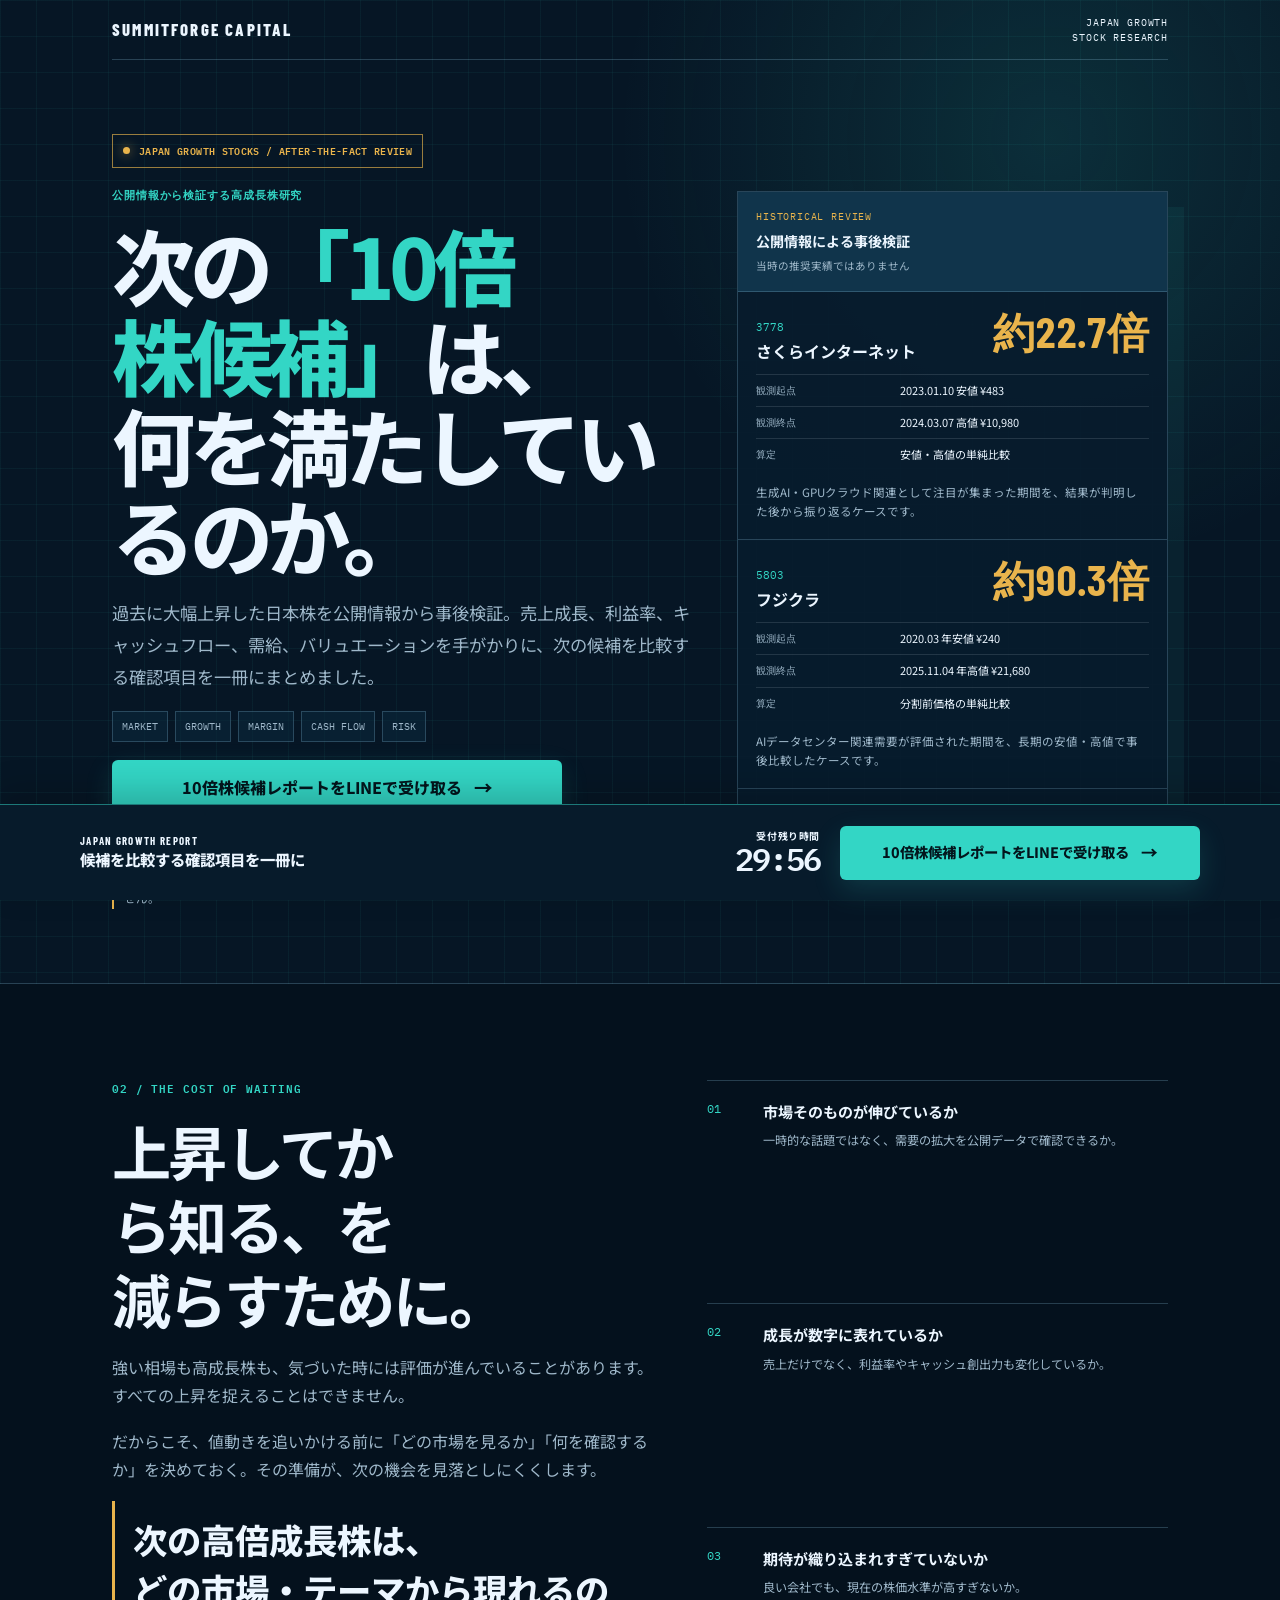
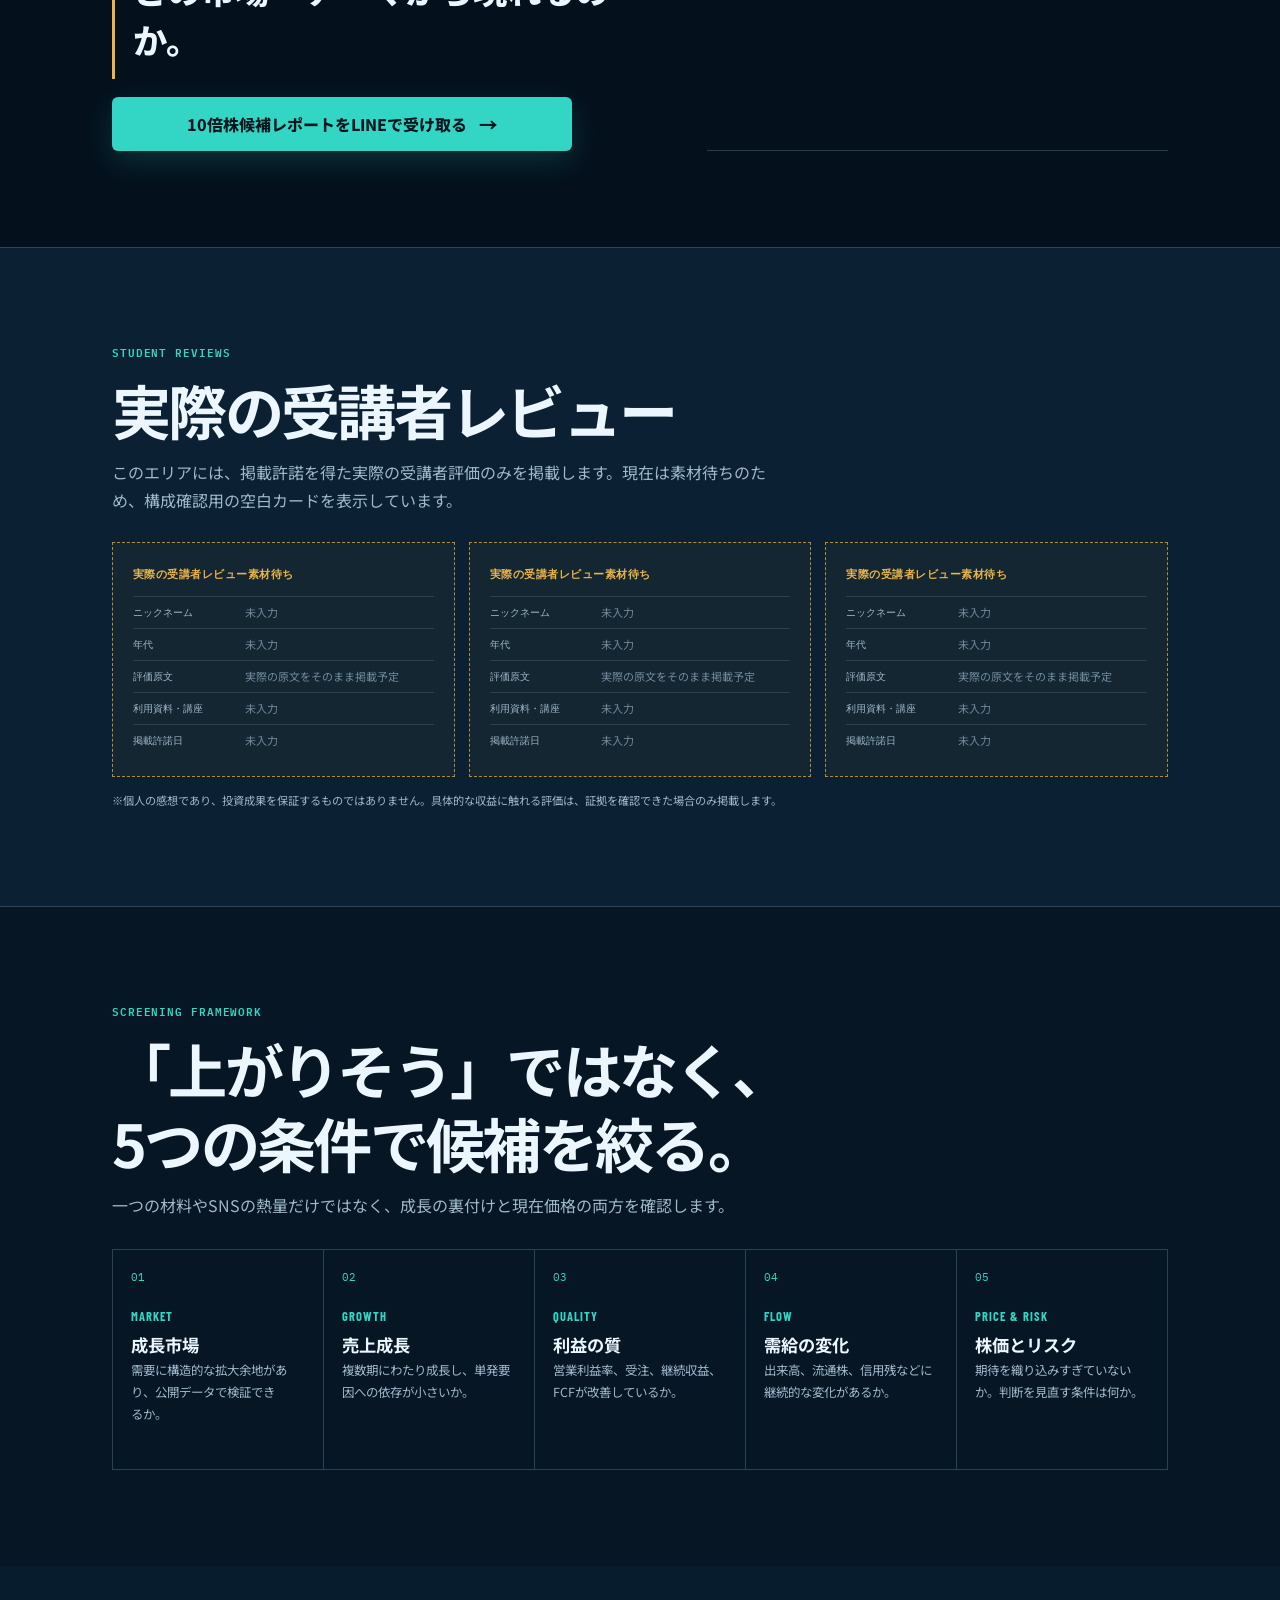
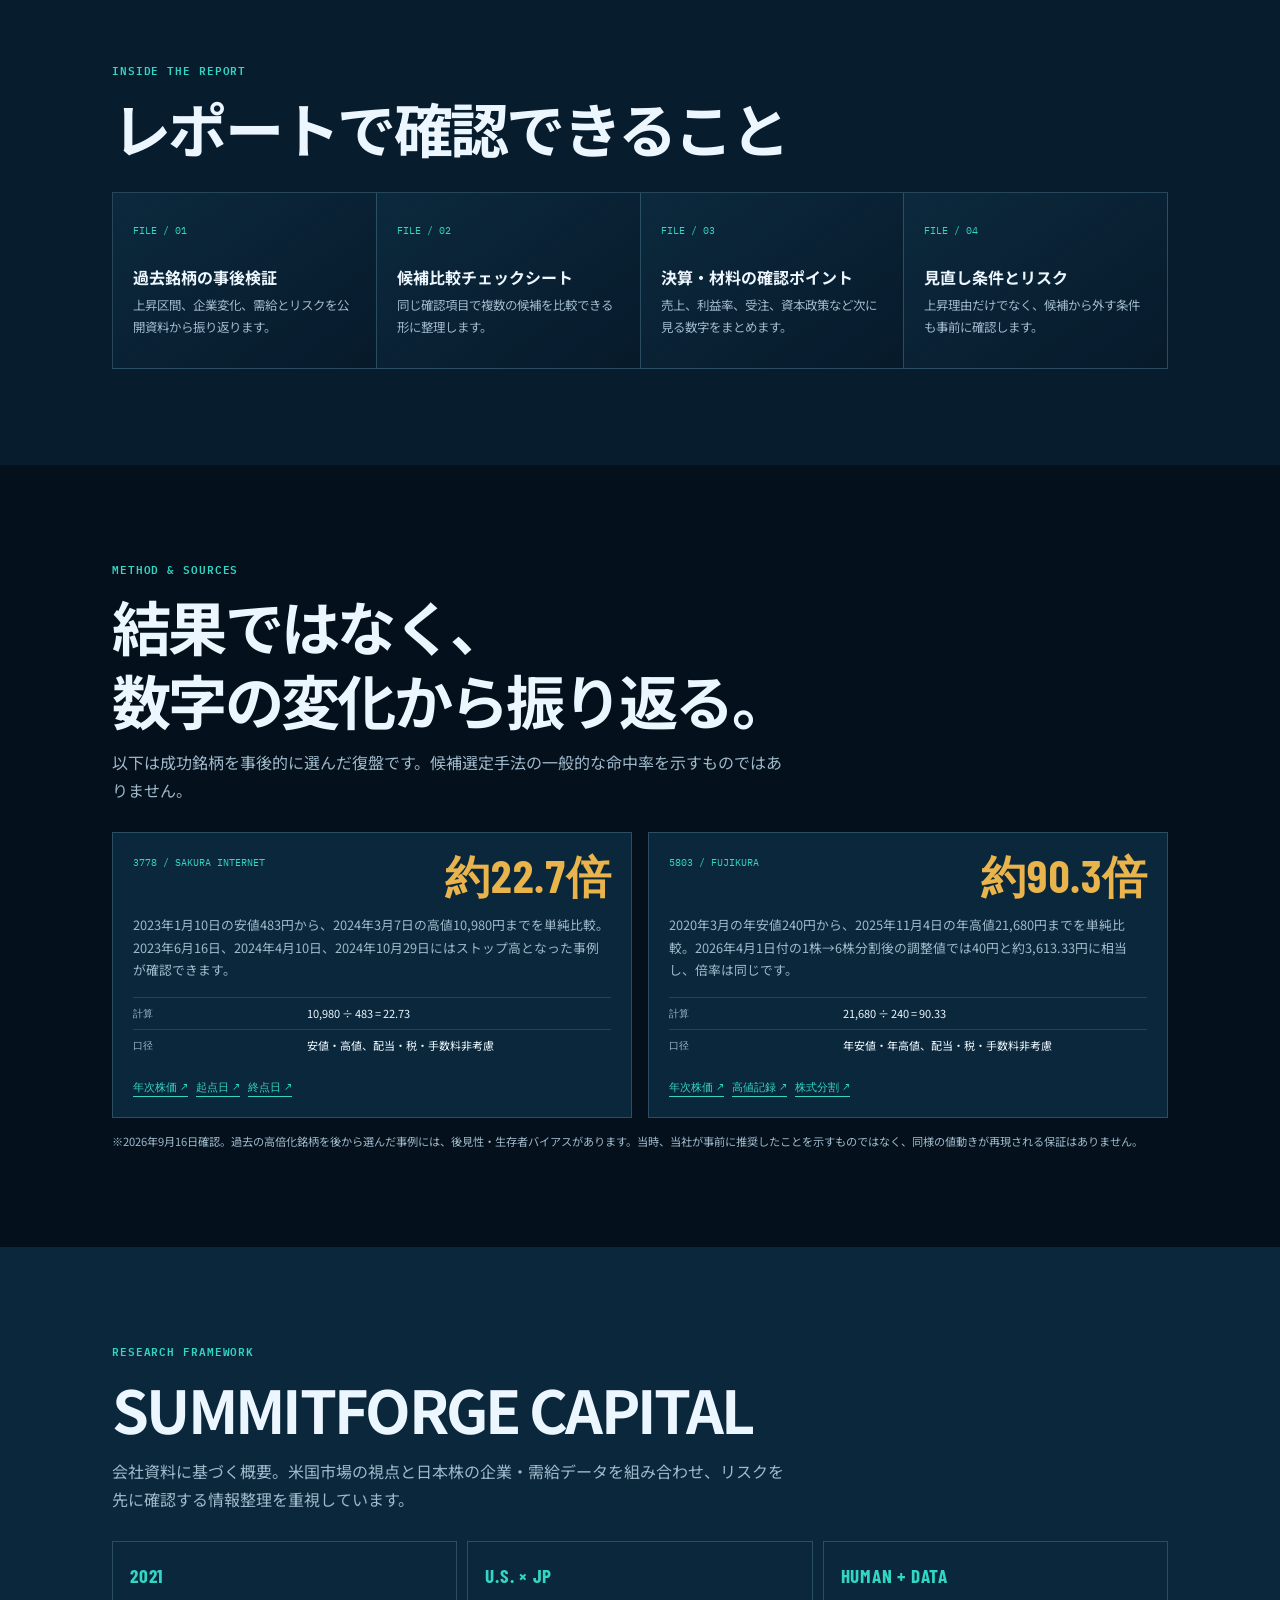
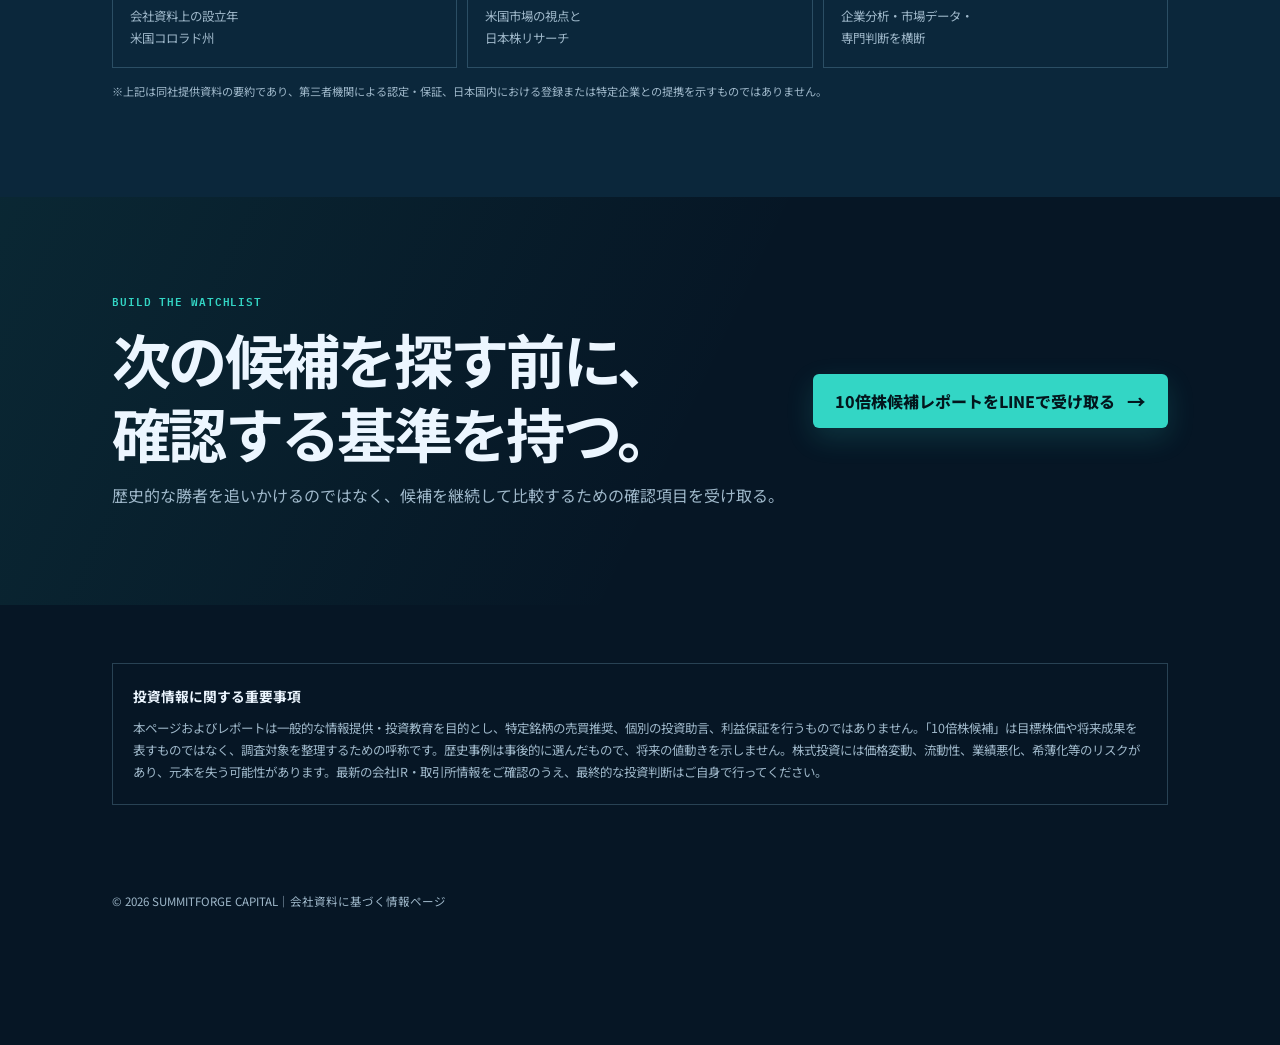
==== commit 9757990d: "Rebuild direction two growth stock landing page" ====
--- a/market-intelligence/index.html
+++ b/market-intelligence/index.html
@@ -3,162 +3,197 @@
 <head>
   <meta charset="utf-8">
   <meta name="viewport" content="width=device-width, initial-scale=1, viewport-fit=cover">
-  <meta name="description" content="日銀・為替・日本株・需給・決算を横断して読む、2026年9月の日本市場インテリジェンスレポート。">
-  <title>Japan Market Intelligence</title>
-  <link rel="icon" href="data:image/svg+xml,%3Csvg xmlns='http://www.w3.org/2000/svg' viewBox='0 0 64 64'%3E%3Crect width='64' height='64' rx='8' fill='%23061625'/%3E%3Cpath d='M15 42 27 30l8 7 14-17' fill='none' stroke='%2333D6C5' stroke-width='6'/%3E%3C/svg%3E">
+  <meta name="description" content="過去の大幅上昇銘柄を事後検証し、日本株の10倍株候補を比較するための確認項目をまとめたレポート。">
+  <title>10倍株候補レポート</title>
+  <link rel="icon" href="data:image/svg+xml,%3Csvg xmlns='http://www.w3.org/2000/svg' viewBox='0 0 64 64'%3E%3Crect width='64' height='64' rx='8' fill='%23061625'/%3E%3Cpath d='M14 45 27 33l8 6 15-20' fill='none' stroke='%2333D6C5' stroke-width='6'/%3E%3C/svg%3E">
   <link rel="stylesheet" href="../shared/site.css">
+  <link rel="stylesheet" href="./page.css">
   <script src="../shared/lead-flow.js" defer></script>
 </head>
-<body data-page="market-intelligence" data-campaign="market-intelligence-2026-09-15">
-  <header class="market-hero">
+<body data-page="growth-candidates" data-campaign="growth-candidates-2026-09">
+  <header class="growth-hero">
     <div class="container">
-      <div class="brand-line">
+      <div class="brand-line growth-brand-line">
         <span class="wordmark">SUMMITFORGE CAPITAL</span>
-        <span class="brand-meta">JAPAN MARKET<br>INTELLIGENCE</span>
-      </div>
-
-      <div class="market-hero-grid">
-        <div class="stack">
-          <div class="signal-strip"><span class="signal-dot" aria-hidden="true"></span>9/17・18 日銀会合直前 SPECIAL REPORT</div>
-          <div>
-            <span class="eyebrow">2026 H2 / Japan equities</span>
-            <h1 class="market-title">円高・利上げで<span>あなたの持株は<br>どう変わる？</span></h1>
+        <span class="brand-meta">JAPAN GROWTH<br>STOCK RESEARCH</span>
+      </div>
+
+      <div class="growth-hero-grid">
+        <div class="growth-hero-copy">
+          <div class="growth-signal"><span aria-hidden="true"></span>JAPAN GROWTH STOCKS / AFTER-THE-FACT REVIEW</div>
+          <p class="growth-overline">公開情報から検証する高成長株研究</p>
+          <h1>次の<span>「10倍株候補」</span>は、<br>何を満たしているのか。</h1>
+          <p class="growth-lead">過去に大幅上昇した日本株を公開情報から事後検証。売上成長、利益率、キャッシュフロー、需給、バリュエーションを手がかりに、次の候補を比較する確認項目を一冊にまとめました。</p>
+          <div class="growth-chip-row" aria-label="レポートの確認項目">
+            <span>MARKET</span><span>GROWTH</span><span>MARGIN</span><span>CASH FLOW</span><span>RISK</span>
           </div>
-          <p class="market-subtitle">日銀｜為替｜日本株｜需給｜決算。ニュースでは見えない「次に確認すべき数字」まで、今週の判断材料を一冊に整理。</p>
-          <div class="market-meta-row" aria-label="レポートの対象分野">
-            <span class="market-chip">BOJ POLICY</span>
-            <span class="market-chip">JPY RATES</span>
-            <span class="market-chip">MONEY FLOW</span>
-            <span class="market-chip">EARNINGS</span>
+          <button class="cta-button growth-cta hero-cta" type="button" data-open-age-modal>10倍株候補レポートをLINEで受け取る</button>
+          <p class="growth-micro">ボタンを押した後、年代を選択してください。LINEで受け取り方法をご案内します。</p>
+          <p class="growth-boundary">※「10倍株候補」は調査上の呼称です。将来の株価上昇や投資成果を示唆・保証するものではありません。</p>
+        </div>
+
+        <aside class="growth-archive" aria-label="過去の大幅上昇株の事後検証">
+          <div class="growth-archive-head">
+            <span>HISTORICAL REVIEW</span>
+            <strong>公開情報による事後検証</strong>
+            <small>当時の推奨実績ではありません</small>
           </div>
-          <button class="cta-button hero-cta" type="button" data-open-age-modal>最新レポートを受け取る</button>
-          <p class="micro">LINEで受け取り方法をご案内します。ボタンを押した後、年代を選択してください。</p>
-        </div>
-
-        <div class="report-cover" aria-label="レポート表紙イメージ">
-          <span class="issue">ISSUE 2026.09 / WEEK 03</span>
-          <h2>Japan<br>Market<br>Intelligence</h2>
-          <p>Policy · FX · Equity Flow · Earnings · Risk Calendar</p>
-        </div>
+
+          <article class="growth-snapshot">
+            <div class="growth-snapshot-top"><div><span>3778</span><h2>さくらインターネット</h2></div><strong>約22.7倍</strong></div>
+            <dl>
+              <div><dt>観測起点</dt><dd>2023.01.10 安値 ¥483</dd></div>
+              <div><dt>観測終点</dt><dd>2024.03.07 高値 ¥10,980</dd></div>
+              <div><dt>算定</dt><dd>安値・高値の単純比較</dd></div>
+            </dl>
+            <p>生成AI・GPUクラウド関連として注目が集まった期間を、結果が判明した後から振り返るケースです。</p>
+          </article>
+
+          <article class="growth-snapshot">
+            <div class="growth-snapshot-top"><div><span>5803</span><h2>フジクラ</h2></div><strong>約90.3倍</strong></div>
+            <dl>
+              <div><dt>観測起点</dt><dd>2020.03 年安値 ¥240</dd></div>
+              <div><dt>観測終点</dt><dd>2025.11.04 年高値 ¥21,680</dd></div>
+              <div><dt>算定</dt><dd>分割前価格の単純比較</dd></div>
+            </dl>
+            <p>AIデータセンター関連需要が評価された期間を、長期の安値・高値で事後比較したケースです。</p>
+          </article>
+          <p class="growth-archive-note">※極端な安値と高値を事後的に選んだ比較であり、実際に同期間を保有できたことや再現性を示しません。</p>
+        </aside>
       </div>
     </div>
   </header>
 
   <main>
-    <section class="section market-pain" aria-labelledby="market-pain-title">
-      <div class="container">
-        <div class="stack-tight">
-          <span class="eyebrow">Information overload</span>
-          <h2 class="section-heading" id="market-pain-title">ニュースを毎日見ている。<br>なのに、投資判断はむしろ難しくなる。</h2>
-        </div>
-        <div class="pain-terminal">
-          <div class="pain-row"><code>POLICY</code><span>日銀が何を言ったのか、持株にどうつながるのか分からない。</span></div>
-          <div class="pain-row"><code>FX / JPY</code><span>円高が自分の株にプラスかマイナスか、業種別に整理できない。</span></div>
-          <div class="pain-row"><code>SOCIAL</code><span>Xでは強気、動画では暴落予想。情報の真偽を判別しにくい。</span></div>
-          <div class="pain-row"><code>EARNINGS</code><span>決算資料が長く、最初に見るべき数字が定まらない。</span></div>
-        </div>
-      </div>
-    </section>
-
-    <section class="section" aria-label="情報選別の考え方">
-      <div class="container stack">
-        <span class="eyebrow">Signal over noise</span>
-        <h2 class="section-heading">足りないのは「情報」ではない。<br>情報を選別する“基準”です。</h2>
-        <p class="section-lead">10本のニュースを追う代わりに、今日、自分の資産に関係する3つを特定する。「何が起きたか」から「次に何を見るべきか」へ。</p>
-      </div>
-    </section>
-
-    <section class="section" style="background:#071c2d" aria-labelledby="report-content-title">
-      <div class="container">
-        <div class="stack-tight">
-          <span class="eyebrow">Inside this issue</span>
-          <h2 class="section-heading" id="report-content-title">最新号に収録する<br>6つの判断モジュール</h2>
-          <p class="section-lead" style="color:var(--market-muted)">政策・資金・企業業績・予定イベントを、同じ判断軸で確認できるように整理します。</p>
-        </div>
-
-        <div class="report-grid">
-          <article class="report-module"><span class="module-id">MOD / 01</span><h3>MARKET SIGNAL</h3><p>今週、相場を動かす3つの変化を短時間で把握。</p></article>
-          <article class="report-module"><span class="module-id">MOD / 02</span><h3>POLICY MAP</h3><p>日銀 → 金利 → 為替 → 銀行・不動産・輸出・グロース。</p></article>
-          <article class="report-module"><span class="module-id">MOD / 03</span><h3>MONEY FLOW</h3><p>海外投資家・先物・信用残・出来高から需給変化を確認。</p></article>
-          <article class="report-module"><span class="module-id">MOD / 04</span><h3>EARNINGS WATCH</h3><p>上方修正・利益率・受注・キャッシュフローを点検。</p></article>
-          <article class="report-module"><span class="module-id">MOD / 05</span><h3>VALUATION</h3><p>「良い会社」でも高すぎないか。期待と業績の差を見る。</p></article>
-          <article class="report-module"><span class="module-id">MOD / 06</span><h3>RISK CALENDAR</h3><p>決算・日銀・米国指標。事前に確認するイベントを一覧化。</p></article>
-        </div>
-      </div>
-    </section>
-
-    <section class="section" aria-labelledby="policy-map-title">
-      <div class="container">
-        <div class="stack-tight">
-          <span class="eyebrow">Policy transmission</span>
-          <h2 class="section-heading" id="policy-map-title">政策ニュースを、<br>保有株の確認項目へ。</h2>
-        </div>
-        <ol class="policy-chain" aria-label="政策から個別株までの確認順序">
-          <li class="policy-node">日銀政策</li>
-          <li class="policy-node">金利</li>
-          <li class="policy-node">円相場</li>
-          <li class="policy-node">業種</li>
-          <li class="policy-node">個別株</li>
+    <section class="growth-opportunity section" aria-labelledby="opportunity-title">
+      <div class="container growth-opportunity-grid">
+        <div class="growth-opportunity-copy">
+          <span class="growth-section-code">02 / THE COST OF WAITING</span>
+          <h2 id="opportunity-title">上昇してから知る、を<br>減らすために。</h2>
+          <p>強い相場も高成長株も、気づいた時には評価が進んでいることがあります。すべての上昇を捉えることはできません。</p>
+          <p>だからこそ、値動きを追いかける前に「どの市場を見るか」「何を確認するか」を決めておく。その準備が、次の機会を見落としにくくします。</p>
+          <blockquote>次の高倍成長株は、<br>どの市場・テーマから現れるのか。</blockquote>
+          <button class="cta-button growth-cta" type="button" data-open-age-modal>10倍株候補レポートをLINEで受け取る</button>
+        </div>
+
+        <ol class="growth-question-list" aria-label="候補を探す前の3つの質問">
+          <li><span>01</span><div><strong>市場そのものが伸びているか</strong><p>一時的な話題ではなく、需要の拡大を公開データで確認できるか。</p></div></li>
+          <li><span>02</span><div><strong>成長が数字に表れているか</strong><p>売上だけでなく、利益率やキャッシュ創出力も変化しているか。</p></div></li>
+          <li><span>03</span><div><strong>期待が織り込まれすぎていないか</strong><p>良い会社でも、現在の株価水準が高すぎないか。</p></div></li>
         </ol>
       </div>
     </section>
 
-    <section class="section market-company" aria-labelledby="market-company-title">
-      <div class="container">
-        <div class="stack-tight">
-          <span class="eyebrow">Research framework</span>
-          <h2 class="section-heading" id="market-company-title">SUMMITFORGE CAPITAL</h2>
-          <p class="section-lead">会社資料に基づく概要。米国市場の知見と日本株の企業・需給データを組み合わせ、リスクを先に確認する情報整理を重視しています。</p>
-        </div>
-        <div class="market-facts">
-          <div class="market-fact"><strong>2021</strong><span>会社資料上の設立年<br>米国コロラド州</span></div>
-          <div class="market-fact"><strong>U.S. × JP</strong><span>米国市場の視点と<br>日本株リサーチ</span></div>
-          <div class="market-fact"><strong>HUMAN + DATA</strong><span>企業分析・市場データ・<br>専門判断を横断</span></div>
-        </div>
-        <p class="micro" style="margin-top:14px;color:var(--market-muted)">※上記は同社提供資料の要約であり、第三者機関による認定・保証を示すものではありません。</p>
-      </div>
-    </section>
-
-    <section class="section" aria-labelledby="release-title">
-      <div class="container final-cta">
-        <div class="stack">
-          <span class="eyebrow">Current release</span>
-          <h2 class="section-heading" id="release-title">情報には<br>“賞味期限”があります。</h2>
-          <div class="release-stamp">
-            <span>現在公開中</span>
-            <strong>2026年9月 第3週号</strong>
-            <span>更新日：2026年9月15日｜市場状況に応じて内容は更新されます。</span>
-          </div>
-        </div>
-        <button class="cta-button" type="button" data-open-age-modal>今週のレポートを受け取る</button>
+    <section class="growth-reviews section" aria-labelledby="reviews-title">
+      <div class="container">
+        <div class="growth-section-head">
+          <span class="growth-section-code">STUDENT REVIEWS</span>
+          <h2 id="reviews-title">実際の受講者レビュー</h2>
+          <p>このエリアには、掲載許諾を得た実際の受講者評価のみを掲載します。現在は素材待ちのため、構成確認用の空白カードを表示しています。</p>
+        </div>
+        <div class="growth-review-grid">
+          <article class="growth-review-placeholder"><span>実際の受講者レビュー素材待ち</span><dl><div><dt>ニックネーム</dt><dd>未入力</dd></div><div><dt>年代</dt><dd>未入力</dd></div><div><dt>評価原文</dt><dd>実際の原文をそのまま掲載予定</dd></div><div><dt>利用資料・講座</dt><dd>未入力</dd></div><div><dt>掲載許諾日</dt><dd>未入力</dd></div></dl></article>
+          <article class="growth-review-placeholder"><span>実際の受講者レビュー素材待ち</span><dl><div><dt>ニックネーム</dt><dd>未入力</dd></div><div><dt>年代</dt><dd>未入力</dd></div><div><dt>評価原文</dt><dd>実際の原文をそのまま掲載予定</dd></div><div><dt>利用資料・講座</dt><dd>未入力</dd></div><div><dt>掲載許諾日</dt><dd>未入力</dd></div></dl></article>
+          <article class="growth-review-placeholder"><span>実際の受講者レビュー素材待ち</span><dl><div><dt>ニックネーム</dt><dd>未入力</dd></div><div><dt>年代</dt><dd>未入力</dd></div><div><dt>評価原文</dt><dd>実際の原文をそのまま掲載予定</dd></div><div><dt>利用資料・講座</dt><dd>未入力</dd></div><div><dt>掲載許諾日</dt><dd>未入力</dd></div></dl></article>
+        </div>
+        <p class="growth-review-note">※個人の感想であり、投資成果を保証するものではありません。具体的な収益に触れる評価は、証拠を確認できた場合のみ掲載します。</p>
+      </div>
+    </section>
+
+    <section class="growth-framework section" aria-labelledby="framework-title">
+      <div class="container">
+        <div class="growth-section-head">
+          <span class="growth-section-code">SCREENING FRAMEWORK</span>
+          <h2 id="framework-title">「上がりそう」ではなく、<br>5つの条件で候補を絞る。</h2>
+          <p>一つの材料やSNSの熱量だけではなく、成長の裏付けと現在価格の両方を確認します。</p>
+        </div>
+        <ol class="growth-filter-list">
+          <li><span>01</span><div><strong>MARKET</strong><h3>成長市場</h3><p>需要に構造的な拡大余地があり、公開データで検証できるか。</p></div></li>
+          <li><span>02</span><div><strong>GROWTH</strong><h3>売上成長</h3><p>複数期にわたり成長し、単発要因への依存が小さいか。</p></div></li>
+          <li><span>03</span><div><strong>QUALITY</strong><h3>利益の質</h3><p>営業利益率、受注、継続収益、FCFが改善しているか。</p></div></li>
+          <li><span>04</span><div><strong>FLOW</strong><h3>需給の変化</h3><p>出来高、流通株、信用残などに継続的な変化があるか。</p></div></li>
+          <li><span>05</span><div><strong>PRICE &amp; RISK</strong><h3>株価とリスク</h3><p>期待を織り込みすぎていないか。判断を見直す条件は何か。</p></div></li>
+        </ol>
+      </div>
+    </section>
+
+    <section class="growth-report section" aria-labelledby="report-title">
+      <div class="container">
+        <div class="growth-section-head">
+          <span class="growth-section-code">INSIDE THE REPORT</span>
+          <h2 id="report-title">レポートで確認できること</h2>
+        </div>
+        <div class="growth-report-grid">
+          <article><span>FILE / 01</span><h3>過去銘柄の事後検証</h3><p>上昇区間、企業変化、需給とリスクを公開資料から振り返ります。</p></article>
+          <article><span>FILE / 02</span><h3>候補比較チェックシート</h3><p>同じ確認項目で複数の候補を比較できる形に整理します。</p></article>
+          <article><span>FILE / 03</span><h3>決算・材料の確認ポイント</h3><p>売上、利益率、受注、資本政策など次に見る数字をまとめます。</p></article>
+          <article><span>FILE / 04</span><h3>見直し条件とリスク</h3><p>上昇理由だけでなく、候補から外す条件も事前に確認します。</p></article>
+        </div>
+      </div>
+    </section>
+
+    <section class="growth-history section" aria-labelledby="history-title">
+      <div class="container">
+        <div class="growth-section-head">
+          <span class="growth-section-code">METHOD &amp; SOURCES</span>
+          <h2 id="history-title">結果ではなく、<br>数字の変化から振り返る。</h2>
+          <p>以下は成功銘柄を事後的に選んだ復盤です。候補選定手法の一般的な命中率を示すものではありません。</p>
+        </div>
+        <div class="growth-method-grid">
+          <article>
+            <header><span>3778 / SAKURA INTERNET</span><strong>約22.7倍</strong></header>
+            <p>2023年1月10日の安値483円から、2024年3月7日の高値10,980円までを単純比較。2023年6月16日、2024年4月10日、2024年10月29日にはストップ高となった事例が確認できます。</p>
+            <dl><div><dt>計算</dt><dd>10,980 ÷ 483 = 22.73</dd></div><div><dt>口径</dt><dd>安値・高値、配当・税・手数料非考慮</dd></div></dl>
+            <div class="growth-source-links"><a href="https://s.kabutan.jp/stocks/3778/historical_prices/yearly/" target="_blank" rel="noopener noreferrer">年次株価</a><a href="https://minkabu.jp/stock/3778/daily_bar?page=45&amp;selected_platform=pc" target="_blank" rel="noopener noreferrer">起点日</a><a href="https://minkabu.jp/stock/3778/daily_bar?page=31&amp;selected_platform=pc" target="_blank" rel="noopener noreferrer">終点日</a></div>
+          </article>
+          <article>
+            <header><span>5803 / FUJIKURA</span><strong>約90.3倍</strong></header>
+            <p>2020年3月の年安値240円から、2025年11月4日の年高値21,680円までを単純比較。2026年4月1日付の1株→6株分割後の調整値では40円と約3,613.33円に相当し、倍率は同じです。</p>
+            <dl><div><dt>計算</dt><dd>21,680 ÷ 240 = 90.33</dd></div><div><dt>口径</dt><dd>年安値・年高値、配当・税・手数料非考慮</dd></div></dl>
+            <div class="growth-source-links"><a href="https://s.kabutan.jp/stocks/5803/historical_prices/yearly/" target="_blank" rel="noopener noreferrer">年次株価</a><a href="https://kabutan.jp/stock/kabuka?ashi=shin&amp;code=5803&amp;page=9" target="_blank" rel="noopener noreferrer">高値記録</a><a href="https://www.fujikura.co.jp/ir/basic-information/index.html" target="_blank" rel="noopener noreferrer">株式分割</a></div>
+          </article>
+        </div>
+        <p class="growth-history-note">※2026年9月16日確認。過去の高倍化銘柄を後から選んだ事例には、後見性・生存者バイアスがあります。当時、当社が事前に推奨したことを示すものではなく、同様の値動きが再現される保証はありません。</p>
+      </div>
+    </section>
+
+    <section class="growth-company section" aria-labelledby="company-title">
+      <div class="container">
+        <div class="growth-section-head">
+          <span class="growth-section-code">RESEARCH FRAMEWORK</span>
+          <h2 id="company-title">SUMMITFORGE CAPITAL</h2>
+          <p>会社資料に基づく概要。米国市場の視点と日本株の企業・需給データを組み合わせ、リスクを先に確認する情報整理を重視しています。</p>
+        </div>
+        <div class="growth-fact-grid">
+          <div><strong>2021</strong><span>会社資料上の設立年<br>米国コロラド州</span></div>
+          <div><strong>U.S. × JP</strong><span>米国市場の視点と<br>日本株リサーチ</span></div>
+          <div><strong>HUMAN + DATA</strong><span>企業分析・市場データ・<br>専門判断を横断</span></div>
+        </div>
+        <p class="growth-company-note">※上記は同社提供資料の要約であり、第三者機関による認定・保証、日本国内における登録または特定企業との提携を示すものではありません。</p>
+      </div>
+    </section>
+
+    <section class="growth-final section" aria-labelledby="final-title">
+      <div class="container growth-final-grid">
+        <div><span class="growth-section-code">BUILD THE WATCHLIST</span><h2 id="final-title">次の候補を探す前に、<br>確認する基準を持つ。</h2><p>歴史的な勝者を追いかけるのではなく、候補を継続して比較するための確認項目を受け取る。</p></div>
+        <button class="cta-button growth-cta" type="button" data-open-age-modal>10倍株候補レポートをLINEで受け取る</button>
       </div>
     </section>
 
     <section class="section-compact" aria-label="リスクに関する注意">
       <div class="container">
-        <div class="risk-box">
-          <strong>投資情報に関する重要事項</strong>
-          本ページおよびレポートは一般的な市場情報の提供を目的とし、特定銘柄の売買推奨、投資助言、利益保証を行うものではありません。株式投資には価格変動・流動性等のリスクがあり、元本を失う可能性があります。政策・為替・企業情報は公開後に変化するため、最新の一次情報もご確認ください。最終的な投資判断はご自身で行ってください。
-        </div>
+        <div class="risk-box growth-risk-box"><strong>投資情報に関する重要事項</strong>本ページおよびレポートは一般的な情報提供・投資教育を目的とし、特定銘柄の売買推奨、個別の投資助言、利益保証を行うものではありません。「10倍株候補」は目標株価や将来成果を表すものではなく、調査対象を整理するための呼称です。歴史事例は事後的に選んだもので、将来の値動きを示しません。株式投資には価格変動、流動性、業績悪化、希薄化等のリスクがあり、元本を失う可能性があります。最新の会社IR・取引所情報をご確認のうえ、最終的な投資判断はご自身で行ってください。</div>
       </div>
     </section>
   </main>
 
-  <footer class="page-footer">
-    <div class="container">© 2026 SUMMITFORGE CAPITAL｜会社資料に基づく情報ページ</div>
-  </footer>
-
-  <aside class="conversion-bar" aria-label="最新レポートの受け取り">
+  <footer class="page-footer growth-footer"><div class="container">© 2026 SUMMITFORGE CAPITAL｜会社資料に基づく情報ページ</div></footer>
+
+  <aside class="conversion-bar growth-conversion-bar" aria-label="10倍株候補レポートの受け取り">
     <div class="conversion-inner">
-      <div class="conversion-copy">
-        <span class="conversion-kicker">Latest market report</span>
-        <strong class="conversion-title" data-expiry-copy>今週号の無料案内を確認</strong>
-      </div>
-      <div class="timer-wrap">
-        <span class="timer-label" data-timer-label aria-live="polite">受付残り時間</span>
-        <span class="timer" data-countdown>30:00</span>
-      </div>
-      <button class="cta-button" type="button" data-open-age-modal>レポートを受け取る</button>
+      <div class="conversion-copy"><span class="conversion-kicker">JAPAN GROWTH REPORT</span><strong class="conversion-title" data-expiry-copy>候補を比較する確認項目を一冊に</strong></div>
+      <div class="timer-wrap"><span class="timer-label" data-timer-label aria-live="polite">受付残り時間</span><span class="timer" data-countdown>30:00</span></div>
+      <button class="cta-button growth-cta" type="button" data-open-age-modal>10倍株候補レポートをLINEで受け取る</button>
     </div>
   </aside>
 
@@ -166,7 +201,7 @@
     <section class="age-modal" role="dialog" aria-modal="true" aria-labelledby="age-title" aria-describedby="age-copy">
       <button class="modal-close" type="button" aria-label="閉じる" data-close-modal>×</button>
       <h2 class="modal-title" id="age-title">年代を選択してください</h2>
-      <p class="modal-copy" id="age-copy">選択後、LINEで最新レポートの受け取り方法をご案内します。年代情報はこのページでは保存しません。</p>
+      <p class="modal-copy" id="age-copy">選択後、LINEで10倍株候補レポートの受け取り方法をご案内します。年代情報はこのページでは保存しません。</p>
       <div class="age-grid">
         <a class="age-link" data-age-link href="https://line.me/ti/p/RTSB_TkeeW">30代以下</a>
         <a class="age-link" data-age-link href="https://line.me/ti/p/RTSB_TkeeW">40代</a>
--- a/shared/site.css
+++ b/shared/site.css
@@ -8,7 +8,7 @@
   --page-max: 1120px;
   --gutter: clamp(16px, 4vw, 32px);
   --section-space: clamp(52px, 9vw, 96px);
-  --bar-height: clamp(124px, 20dvh, 168px);
+  --bar-height: clamp(112px, 20dvh, 168px);
   --radius-sm: 6px;
   --radius-md: 14px;
   --radius-lg: 24px;
@@ -256,7 +256,7 @@
   bottom: 0;
   left: 0;
   height: calc(var(--bar-height) + env(safe-area-inset-bottom, 0px));
-  padding: 12px var(--gutter) calc(12px + env(safe-area-inset-bottom, 0px));
+  padding: 10px var(--gutter) calc(10px + env(safe-area-inset-bottom, 0px));
   box-shadow: 0 -12px 34px rgba(0, 0, 0, 0.2);
 }
 
@@ -473,81 +473,123 @@
   align-content: center;
 }
 
-.book-year {
-  display: flex;
-  align-items: baseline;
-  gap: 10px;
+.book-document-label {
+  display: grid;
+  gap: 5px;
+  width: fit-content;
+  max-width: 100%;
+  padding-bottom: 12px;
+  border-bottom: 1px solid rgba(20, 35, 59, 0.32);
+}
+
+.book-document-label strong {
+  font-family: var(--font-serif);
+  font-size: clamp(0.86rem, 2.3vw, 1rem);
+}
+
+.book-document-label span {
+  color: var(--book-muted);
+  font-size: 0.72rem;
+  line-height: 1.6;
+}
+
+.book-question {
+  max-width: 760px;
+  font-family: var(--font-serif);
+  font-size: clamp(2rem, 7.2vw, 3.2rem);
+  font-weight: 900;
+  letter-spacing: -0.055em;
+  line-height: 1.28;
+}
+
+.book-question-copy {
+  display: grid;
+  gap: 5px;
+  padding-left: 14px;
+  border-left: 3px solid var(--book-red);
+}
+
+.book-question-copy strong {
+  font-size: clamp(0.94rem, 2.5vw, 1.1rem);
+}
+
+.book-question-copy span {
+  color: var(--book-red);
+  font-weight: 800;
+}
+
+.book-topic-list {
+  display: grid;
+  gap: 7px;
+  color: var(--book-muted);
+  font-size: 0.84rem;
+  font-weight: 600;
+}
+
+.book-topic-list span::before {
+  margin-right: 8px;
+  color: var(--book-brass);
+  content: "—";
+}
+
+.book-condensed-message {
+  font-family: var(--font-serif);
+  font-size: clamp(1.02rem, 2.6vw, 1.28rem);
+  font-weight: 900;
+}
+
+.book-course-cover {
+  position: relative;
+  display: grid;
+  min-height: 380px;
+  align-content: center;
+  gap: 20px;
+  border: 1px solid rgba(20, 35, 59, 0.36);
+  padding: clamp(24px, 5vw, 42px);
+  background:
+    linear-gradient(rgba(20, 35, 59, 0.06) 1px, transparent 1px),
+    linear-gradient(90deg, rgba(20, 35, 59, 0.06) 1px, transparent 1px),
+    #e8e4d9;
+  background-size: 32px 32px;
+  box-shadow: 16px 16px 0 rgba(181, 58, 50, 0.1);
+}
+
+.book-course-cover::before {
+  position: absolute;
+  top: 0;
+  bottom: 0;
+  left: 0;
+  width: 7px;
+  background: var(--book-red);
+  content: "";
+}
+
+.book-course-year {
   color: var(--book-red);
   font-family: var(--font-condensed);
-  font-size: clamp(3rem, 15vw, 6rem);
+  font-size: 1rem;
   font-weight: 800;
-  letter-spacing: -0.04em;
-  line-height: 0.85;
-}
-
-.book-year small {
-  color: var(--book-ink);
-  font-size: 0.18em;
-  letter-spacing: 0.12em;
-}
-
-.book-title {
-  max-width: 720px;
+  letter-spacing: 0.08em;
+}
+
+.book-course-cover h2 {
   font-family: var(--font-serif);
-  font-size: clamp(2.2rem, 9vw, 5.2rem);
+  font-size: clamp(2.1rem, 6vw, 3.75rem);
   font-weight: 900;
-  letter-spacing: -0.055em;
-}
-
-.book-subtitle {
-  max-width: 600px;
-  padding-left: 14px;
-  border-left: 2px solid var(--book-brass);
+  letter-spacing: -0.05em;
+}
+
+.book-course-cover p {
   color: var(--book-muted);
-  font-size: clamp(0.92rem, 2.8vw, 1.12rem);
-}
-
-.book-instrument {
-  position: relative;
-  min-height: 210px;
-  border: 1px solid rgba(20, 35, 59, 0.3);
-  background:
-    linear-gradient(rgba(20, 35, 59, 0.07) 1px, transparent 1px),
-    linear-gradient(90deg, rgba(20, 35, 59, 0.07) 1px, transparent 1px);
-  background-size: 32px 32px;
-}
-
-.book-instrument::before,
-.book-instrument::after {
-  position: absolute;
-  content: "";
-}
-
-.book-instrument::before {
-  inset: 25% 8% 20%;
-  border-top: 3px solid var(--book-red);
-  border-right: 3px solid var(--book-red);
-  transform: skewY(-13deg);
-}
-
-.book-instrument::after {
-  right: 12%;
-  bottom: 18%;
-  width: 12px;
-  height: 12px;
-  border: 4px solid var(--book-paper);
-  border-radius: 50%;
-  background: var(--book-red);
-  box-shadow: 0 0 0 2px var(--book-red);
-}
-
-.book-instrument-label {
-  position: absolute;
-  right: 14px;
-  bottom: 10px;
-  font-family: var(--font-mono);
-  font-size: 0.65rem;
-  letter-spacing: 0.08em;
+  font-size: 0.9rem;
+}
+
+.book-course-cover > strong {
+  width: fit-content;
+  border: 1px solid var(--book-ink);
+  padding: 8px 11px;
+  font-size: 0.76rem;
+  letter-spacing: 0.06em;
 }
 
 .book-problem {
@@ -573,6 +615,12 @@
   color: #dd8c81;
   font-family: var(--font-mono);
   font-size: 0.76rem;
+}
+
+.book-problem-close {
+  font-family: var(--font-serif);
+  font-size: clamp(1.35rem, 4.5vw, 2.25rem);
+  font-weight: 900;
 }
 
 .book-thesis {
@@ -624,6 +672,33 @@
   margin-top: 7px;
   color: var(--book-muted);
   font-size: 0.9rem;
+}
+
+.tech-item p strong {
+  color: var(--book-ink);
+}
+
+.tech-note {
+  display: inline-block;
+  margin-top: 12px;
+  border-bottom: 2px solid var(--book-red);
+  padding-bottom: 3px;
+  font-size: 0.78rem;
+}
+
+.trap-list {
+  display: flex;
+  flex-wrap: wrap;
+  gap: 7px;
+  margin-top: 14px;
+}
+
+.trap-list li {
+  border: 1px solid rgba(20, 35, 59, 0.24);
+  padding: 6px 8px;
+  color: var(--book-muted);
+  font-size: 0.74rem;
+  font-weight: 700;
 }
 
 .company-sheet {
@@ -663,6 +738,32 @@
   line-height: 1.55;
 }
 
+.company-ledger-six .ledger-value {
+  font-size: clamp(1.35rem, 5.5vw, 2.45rem);
+  overflow-wrap: anywhere;
+}
+
+.company-values {
+  display: flex;
+  flex-wrap: wrap;
+  gap: 8px;
+  margin-top: 18px;
+}
+
+.company-values span {
+  border: 1px solid rgba(20, 35, 59, 0.3);
+  padding: 7px 10px;
+  font-family: var(--font-mono);
+  font-size: 0.68rem;
+  font-weight: 600;
+  letter-spacing: 0.04em;
+}
+
+.company-source-note {
+  margin-top: 14px;
+  color: #4f5968;
+}
+
 .case-grid {
   display: grid;
   gap: 18px;
@@ -725,10 +826,38 @@
   font-size: 0.66rem;
 }
 
-.case-card > p {
-  margin-top: 16px;
+.case-concept {
+  margin-top: 12px;
+  color: var(--book-red);
+  font-family: var(--font-serif);
+  font-size: 1rem;
+  font-weight: 900;
+}
+
+.case-point {
+  display: grid;
+  gap: 7px;
+  margin-top: 18px;
   color: var(--book-muted);
-  font-size: 0.84rem;
+  font-size: 0.82rem;
+}
+
+.case-point > strong {
+  width: fit-content;
+  border-bottom: 2px solid var(--book-red);
+  color: var(--book-ink);
+  font-family: var(--font-mono);
+  font-size: 0.7rem;
+  letter-spacing: 0.08em;
+}
+
+.case-point b {
+  color: var(--book-ink);
+}
+
+.case-disclaimer {
+  margin-top: 14px;
+  color: var(--book-muted);
 }
 
 [data-page="strategy-book"] .cta-button,
@@ -1488,6 +1617,47 @@
     grid-template-columns: minmax(0, 1fr) auto;
   }
 
+  .tech-list {
+    grid-template-columns: repeat(2, minmax(0, 1fr));
+    border-left: 1px solid rgba(20, 35, 59, 0.28);
+  }
+
+  .tech-item {
+    padding: 24px;
+    border-right: 1px solid rgba(20, 35, 59, 0.28);
+    grid-template-columns: 54px 1fr;
+  }
+
+  .tech-item:last-child {
+    grid-column: 1 / -1;
+  }
+
+  .case-grid {
+    grid-template-columns: repeat(2, minmax(0, 1fr));
+  }
+
+  .report-grid {
+    grid-template-columns: repeat(2, minmax(0, 1fr));
+  }
+
+  .market-facts,
+  .flow-list {
+    grid-template-columns: repeat(3, minmax(0, 1fr));
+  }
+
+  .diag-facts {
+    grid-template-columns: repeat(3, minmax(0, 1fr));
+    border-left: 1px solid rgba(20, 48, 57, 0.24);
+  }
+
+  .diag-fact {
+    padding: 18px;
+    border-right: 1px solid rgba(20, 48, 57, 0.24);
+    grid-template-columns: 1fr;
+  }
+}
+
+@media (min-width: 900px) {
   .book-hero-grid,
   .market-hero-grid,
   .diag-hero-grid {
@@ -1497,52 +1667,17 @@
   .book-hero-grid {
     min-height: 610px;
   }
-
-  .tech-list {
-    grid-template-columns: repeat(2, minmax(0, 1fr));
-    border-left: 1px solid rgba(20, 35, 59, 0.28);
-  }
-
-  .tech-item {
-    padding: 24px;
-    border-right: 1px solid rgba(20, 35, 59, 0.28);
-    grid-template-columns: 54px 1fr;
-  }
-
-  .tech-item:last-child {
-    grid-column: 1 / -1;
-  }
-
+}
+
+@media (min-width: 1024px) {
   .company-ledger {
     grid-template-columns: repeat(4, minmax(0, 1fr));
   }
 
-  .case-grid {
-    grid-template-columns: repeat(2, minmax(0, 1fr));
-  }
-
-  .report-grid {
-    grid-template-columns: repeat(2, minmax(0, 1fr));
-  }
-
-  .market-facts,
-  .flow-list {
+  .company-ledger.company-ledger-six {
     grid-template-columns: repeat(3, minmax(0, 1fr));
   }
 
-  .diag-facts {
-    grid-template-columns: repeat(3, minmax(0, 1fr));
-    border-left: 1px solid rgba(20, 48, 57, 0.24);
-  }
-
-  .diag-fact {
-    padding: 18px;
-    border-right: 1px solid rgba(20, 48, 57, 0.24);
-    grid-template-columns: 1fr;
-  }
-}
-
-@media (min-width: 1024px) {
   .report-grid {
     grid-template-columns: repeat(3, minmax(0, 1fr));
   }
@@ -1586,7 +1721,59 @@
   }
 }
 
+@media (max-width: 420px) and (max-height: 650px) {
+  .book-hero .hero-cta,
+  .market-hero .hero-cta,
+  .diag-hero .hero-cta,
+  .hero-cta + .micro {
+    display: none;
+  }
+
+  .book-question {
+    font-size: 1.7rem;
+    line-height: 1.23;
+  }
+
+  .book-instrument,
+  .book-course-cover,
+  .market-meta-row,
+  .report-cover,
+  .diag-sheet,
+  .profit-question {
+    display: none;
+  }
+
+  .book-hero-grid,
+  .market-hero-grid,
+  .diag-hero-grid {
+    min-height: 0;
+    padding-block: 24px 130px;
+    align-items: start;
+  }
+
+  .conversion-inner {
+    gap: 6px 10px;
+  }
+
+  .conversion-bar .cta-button {
+    min-height: 46px;
+  }
+}
+
 @media (max-width: 420px) {
+  .brand-meta {
+    display: none;
+  }
+
+  .brand-line {
+    justify-content: flex-start;
+  }
+
+  .signal-strip {
+    width: 100%;
+    flex-wrap: wrap;
+  }
+
   .age-grid {
     grid-template-columns: 1fr;
   }
--- a/market-intelligence/page.css
+++ b/market-intelligence/page.css
@@ -0,0 +1,708 @@
+body[data-page="growth-candidates"] {
+  --growth-bg: #061625;
+  --growth-bg-deep: #04111d;
+  --growth-panel: #0b273b;
+  --growth-panel-2: #10344b;
+  --growth-ink: #ecf6ff;
+  --growth-muted: #9fb8ca;
+  --growth-cyan: #33d6c5;
+  --growth-cyan-dark: #159b90;
+  --growth-amber: #e9b44c;
+  --growth-line: rgba(139, 194, 224, 0.25);
+  --growth-soft-line: rgba(236, 246, 255, 0.12);
+  color-scheme: dark;
+  background: var(--growth-bg);
+  color: var(--growth-ink);
+}
+
+[data-page="growth-candidates"] .brand-line {
+  border-color: var(--growth-line);
+}
+
+[data-page="growth-candidates"] .eyebrow::before {
+  background: var(--growth-cyan);
+}
+
+.growth-brand-line {
+  color: var(--growth-ink);
+}
+
+.growth-hero {
+  position: relative;
+  overflow: hidden;
+  border-bottom: 1px solid var(--growth-line);
+  background:
+    linear-gradient(rgba(51, 214, 197, 0.055) 1px, transparent 1px),
+    linear-gradient(90deg, rgba(51, 214, 197, 0.055) 1px, transparent 1px),
+    radial-gradient(circle at 82% 14%, rgba(51, 214, 197, 0.13), transparent 32%),
+    var(--growth-bg);
+  background-size: 36px 36px, 36px 36px, auto, auto;
+}
+
+.growth-hero-grid {
+  display: grid;
+  padding-block: clamp(34px, 7vw, 74px);
+  gap: 28px;
+  align-items: start;
+}
+
+.growth-hero-copy {
+  display: grid;
+  gap: 18px;
+  min-width: 0;
+}
+
+.growth-signal {
+  display: flex;
+  width: fit-content;
+  max-width: 100%;
+  align-items: center;
+  gap: 9px;
+  border: 1px solid rgba(233, 180, 76, 0.65);
+  padding: 7px 10px;
+  color: var(--growth-amber);
+  font-family: var(--font-mono);
+  font-size: 0.63rem;
+  font-weight: 600;
+  letter-spacing: 0.035em;
+}
+
+.growth-signal span {
+  flex: 0 0 auto;
+  width: 7px;
+  height: 7px;
+  border-radius: 50%;
+  background: var(--growth-amber);
+  box-shadow: 0 0 12px rgba(233, 180, 76, 0.7);
+}
+
+.growth-overline,
+.growth-section-code {
+  color: var(--growth-cyan);
+  font-family: var(--font-mono);
+  font-size: 0.7rem;
+  font-weight: 600;
+  letter-spacing: 0.08em;
+  line-height: 1.4;
+  text-transform: uppercase;
+}
+
+.growth-hero h1 {
+  max-width: 760px;
+  font-size: clamp(2.25rem, 9vw, 5.2rem);
+  font-weight: 800;
+  letter-spacing: -0.065em;
+  line-height: 1.08;
+}
+
+.growth-hero h1 span {
+  color: var(--growth-cyan);
+}
+
+.growth-lead {
+  max-width: 690px;
+  color: var(--growth-muted);
+  font-size: clamp(0.94rem, 2.7vw, 1.08rem);
+  line-height: 1.85;
+}
+
+.growth-chip-row {
+  display: flex;
+  flex-wrap: wrap;
+  gap: 7px;
+}
+
+.growth-chip-row span {
+  border: 1px solid var(--growth-line);
+  padding: 6px 9px;
+  background: rgba(11, 39, 59, 0.62);
+  color: var(--growth-muted);
+  font-family: var(--font-mono);
+  font-size: 0.62rem;
+}
+
+.growth-cta {
+  background: var(--growth-cyan);
+  color: #03161d;
+  box-shadow: 0 10px 28px rgba(51, 214, 197, 0.16);
+}
+
+.growth-hero .growth-cta {
+  width: min(100%, 450px);
+}
+
+.growth-micro,
+.growth-boundary {
+  max-width: 650px;
+  color: var(--growth-muted);
+  font-size: 0.72rem;
+  line-height: 1.7;
+}
+
+.growth-boundary {
+  border-left: 2px solid var(--growth-amber);
+  padding-left: 10px;
+}
+
+.growth-archive {
+  display: grid;
+  min-width: 0;
+  border: 1px solid var(--growth-line);
+  background: rgba(7, 28, 45, 0.92);
+  box-shadow: 16px 16px 0 rgba(51, 214, 197, 0.06);
+}
+
+.growth-archive-head {
+  display: grid;
+  gap: 3px;
+  padding: 16px 18px;
+  border-bottom: 1px solid var(--growth-line);
+  background: var(--growth-panel-2);
+}
+
+.growth-archive-head span {
+  color: var(--growth-amber);
+  font-family: var(--font-mono);
+  font-size: 0.64rem;
+  letter-spacing: 0.08em;
+}
+
+.growth-archive-head strong {
+  font-size: 0.88rem;
+}
+
+.growth-archive-head small {
+  color: var(--growth-muted);
+  font-size: 0.66rem;
+}
+
+.growth-snapshot {
+  display: grid;
+  gap: 13px;
+  padding: 18px;
+  border-bottom: 1px solid var(--growth-line);
+}
+
+.growth-snapshot-top {
+  display: flex;
+  align-items: start;
+  justify-content: space-between;
+  gap: 14px;
+}
+
+.growth-snapshot-top > div {
+  min-width: 0;
+}
+
+.growth-snapshot-top span {
+  color: var(--growth-cyan);
+  font-family: var(--font-mono);
+  font-size: 0.67rem;
+}
+
+.growth-snapshot-top h2 {
+  margin-top: 3px;
+  font-size: 1rem;
+}
+
+.growth-snapshot-top > strong {
+  flex: 0 0 auto;
+  color: var(--growth-amber);
+  font-family: var(--font-condensed);
+  font-size: clamp(1.75rem, 7vw, 2.65rem);
+  font-variant-numeric: tabular-nums;
+  line-height: 1;
+}
+
+.growth-snapshot dl,
+.growth-review-placeholder dl,
+.growth-method-grid dl {
+  display: grid;
+}
+
+.growth-snapshot dl > div,
+.growth-review-placeholder dl > div,
+.growth-method-grid dl > div {
+  display: grid;
+  padding-block: 7px;
+  border-top: 1px solid var(--growth-soft-line);
+  grid-template-columns: minmax(82px, 0.7fr) minmax(0, 1.3fr);
+  gap: 10px;
+}
+
+.growth-snapshot dt,
+.growth-review-placeholder dt,
+.growth-method-grid dt {
+  color: var(--growth-muted);
+  font-family: var(--font-mono);
+  font-size: 0.61rem;
+}
+
+.growth-snapshot dd,
+.growth-review-placeholder dd,
+.growth-method-grid dd {
+  color: var(--growth-ink);
+  font-size: 0.69rem;
+  line-height: 1.55;
+  overflow-wrap: anywhere;
+}
+
+.growth-snapshot > p {
+  color: var(--growth-muted);
+  font-size: 0.72rem;
+  line-height: 1.65;
+}
+
+.growth-archive-note {
+  padding: 13px 18px 16px;
+  color: var(--growth-muted);
+  font-size: 0.65rem;
+  line-height: 1.6;
+}
+
+.growth-section-head {
+  display: grid;
+  max-width: 820px;
+  gap: 12px;
+}
+
+.growth-section-head h2,
+.growth-opportunity h2,
+.growth-final h2 {
+  font-size: clamp(1.9rem, 6.3vw, 3.7rem);
+  letter-spacing: -0.045em;
+}
+
+.growth-section-head > p,
+.growth-opportunity-copy > p,
+.growth-final p {
+  max-width: 680px;
+  color: var(--growth-muted);
+}
+
+.growth-opportunity {
+  background: var(--growth-bg-deep);
+}
+
+.growth-opportunity-grid {
+  display: grid;
+  gap: 30px;
+}
+
+.growth-opportunity-copy {
+  display: grid;
+  gap: 18px;
+}
+
+.growth-opportunity blockquote {
+  border-left: 3px solid var(--growth-amber);
+  padding: 14px 0 14px 18px;
+  color: var(--growth-ink);
+  font-size: clamp(1.28rem, 4.5vw, 2.15rem);
+  font-weight: 800;
+  line-height: 1.45;
+}
+
+.growth-opportunity .growth-cta {
+  width: min(100%, 460px);
+}
+
+.growth-question-list {
+  display: grid;
+  border-top: 1px solid var(--growth-line);
+}
+
+.growth-question-list li {
+  display: grid;
+  padding-block: 18px;
+  border-bottom: 1px solid var(--growth-line);
+  grid-template-columns: 44px 1fr;
+  gap: 12px;
+}
+
+.growth-question-list li > span {
+  color: var(--growth-cyan);
+  font-family: var(--font-mono);
+  font-size: 0.72rem;
+}
+
+.growth-question-list strong {
+  display: block;
+  font-size: 0.94rem;
+}
+
+.growth-question-list p {
+  margin-top: 5px;
+  color: var(--growth-muted);
+  font-size: 0.76rem;
+  line-height: 1.65;
+}
+
+.growth-reviews {
+  border-block: 1px solid var(--growth-line);
+  background: #0b2032;
+}
+
+.growth-review-grid {
+  display: grid;
+  gap: 14px;
+  margin-top: 28px;
+}
+
+.growth-review-placeholder {
+  display: grid;
+  gap: 14px;
+  border: 1px dashed rgba(233, 180, 76, 0.72);
+  padding: 20px;
+  background: rgba(233, 180, 76, 0.035);
+}
+
+.growth-review-placeholder > span {
+  color: var(--growth-amber);
+  font-family: var(--font-mono);
+  font-size: 0.68rem;
+  font-weight: 600;
+  letter-spacing: 0.045em;
+}
+
+.growth-review-placeholder dd {
+  color: #70899c;
+}
+
+.growth-review-note,
+.growth-history-note,
+.growth-company-note {
+  margin-top: 14px;
+  color: var(--growth-muted);
+  font-size: 0.7rem;
+  line-height: 1.7;
+}
+
+.growth-framework {
+  background: var(--growth-bg);
+}
+
+.growth-filter-list {
+  display: grid;
+  margin-top: 30px;
+  border-top: 1px solid var(--growth-line);
+}
+
+.growth-filter-list li {
+  display: grid;
+  padding-block: 19px;
+  border-bottom: 1px solid var(--growth-line);
+  grid-template-columns: 44px 1fr;
+  gap: 12px;
+}
+
+.growth-filter-list li > span {
+  color: var(--growth-cyan);
+  font-family: var(--font-mono);
+  font-size: 0.7rem;
+}
+
+.growth-filter-list strong {
+  color: var(--growth-cyan);
+  font-family: var(--font-condensed);
+  font-size: 0.78rem;
+  letter-spacing: 0.08em;
+}
+
+.growth-filter-list h3 {
+  margin-top: 6px;
+  font-size: 1.08rem;
+}
+
+.growth-filter-list p {
+  margin-top: 5px;
+  color: var(--growth-muted);
+  font-size: 0.78rem;
+}
+
+.growth-report {
+  background: #071c2d;
+}
+
+.growth-report-grid {
+  display: grid;
+  margin-top: 28px;
+  border-top: 1px solid var(--growth-line);
+  border-left: 1px solid var(--growth-line);
+}
+
+.growth-report-grid article {
+  min-height: 176px;
+  border-right: 1px solid var(--growth-line);
+  border-bottom: 1px solid var(--growth-line);
+  padding: 20px;
+  background: linear-gradient(145deg, rgba(16, 52, 75, 0.54), rgba(6, 22, 37, 0.34));
+}
+
+.growth-report-grid span {
+  color: var(--growth-cyan);
+  font-family: var(--font-mono);
+  font-size: 0.65rem;
+}
+
+.growth-report-grid h3 {
+  margin-top: 26px;
+  font-size: 1rem;
+}
+
+.growth-report-grid p {
+  margin-top: 8px;
+  color: var(--growth-muted);
+  font-size: 0.78rem;
+}
+
+.growth-history {
+  background: var(--growth-bg-deep);
+}
+
+.growth-method-grid {
+  display: grid;
+  gap: 16px;
+  margin-top: 28px;
+}
+
+.growth-method-grid article {
+  display: grid;
+  gap: 16px;
+  border: 1px solid var(--growth-line);
+  padding: 20px;
+  background: var(--growth-panel);
+}
+
+.growth-method-grid header {
+  display: flex;
+  align-items: start;
+  justify-content: space-between;
+  gap: 14px;
+}
+
+.growth-method-grid header span {
+  color: var(--growth-cyan);
+  font-family: var(--font-mono);
+  font-size: 0.65rem;
+}
+
+.growth-method-grid header strong {
+  color: var(--growth-amber);
+  font-family: var(--font-condensed);
+  font-size: clamp(1.8rem, 6vw, 2.8rem);
+  font-variant-numeric: tabular-nums;
+  line-height: 1;
+}
+
+.growth-method-grid article > p {
+  color: var(--growth-muted);
+  font-size: 0.8rem;
+  line-height: 1.75;
+}
+
+.growth-source-links {
+  display: flex;
+  flex-wrap: wrap;
+  gap: 8px;
+}
+
+.growth-source-links a {
+  border-bottom: 1px solid var(--growth-cyan);
+  color: var(--growth-cyan);
+  font-family: var(--font-mono);
+  font-size: 0.66rem;
+  text-decoration: none;
+}
+
+.growth-source-links a::after {
+  margin-left: 4px;
+  content: "↗";
+}
+
+.growth-company {
+  background: var(--growth-panel);
+}
+
+.growth-fact-grid {
+  display: grid;
+  gap: 10px;
+  margin-top: 28px;
+}
+
+.growth-fact-grid > div {
+  display: grid;
+  border: 1px solid var(--growth-line);
+  padding: 17px;
+  grid-template-columns: 100px 1fr;
+  gap: 14px;
+  align-items: center;
+}
+
+.growth-fact-grid strong {
+  color: var(--growth-cyan);
+  font-family: var(--font-condensed);
+  font-size: 1.2rem;
+  letter-spacing: 0.04em;
+}
+
+.growth-fact-grid span {
+  color: var(--growth-muted);
+  font-size: 0.78rem;
+}
+
+.growth-final {
+  background:
+    linear-gradient(115deg, rgba(51, 214, 197, 0.09), transparent 55%),
+    var(--growth-bg);
+}
+
+.growth-final-grid {
+  display: grid;
+  gap: 24px;
+  align-items: center;
+}
+
+.growth-final-grid > div {
+  display: grid;
+  gap: 12px;
+}
+
+.growth-final .growth-cta {
+  width: min(100%, 470px);
+}
+
+.growth-risk-box {
+  border-color: var(--growth-line);
+  color: var(--growth-muted);
+}
+
+.growth-footer {
+  color: var(--growth-muted);
+}
+
+.growth-conversion-bar {
+  border-top: 1px solid rgba(51, 214, 197, 0.5);
+  background: #071b2b;
+  color: var(--growth-ink);
+}
+
+.growth-conversion-bar .growth-cta {
+  min-width: 0;
+  background: var(--growth-cyan);
+  color: #03161d;
+  font-size: clamp(0.74rem, 2.8vw, 0.9rem);
+  white-space: normal;
+}
+
+[data-page="growth-candidates"] .risk-box strong {
+  color: var(--growth-ink);
+}
+
+@media (min-width: 700px) {
+  .growth-review-grid,
+  .growth-report-grid,
+  .growth-method-grid {
+    grid-template-columns: repeat(2, minmax(0, 1fr));
+  }
+
+  .growth-review-placeholder:last-child {
+    grid-column: 1 / -1;
+  }
+
+  .growth-fact-grid {
+    grid-template-columns: repeat(3, minmax(0, 1fr));
+  }
+
+  .growth-fact-grid > div {
+    grid-template-columns: 1fr;
+  }
+
+  .growth-final-grid {
+    grid-template-columns: minmax(0, 1fr) auto;
+  }
+}
+
+@media (min-width: 900px) {
+  .growth-hero-grid {
+    grid-template-columns: minmax(0, 1.15fr) minmax(330px, 0.85fr);
+    gap: 42px;
+    align-items: center;
+  }
+
+  .growth-opportunity-grid {
+    grid-template-columns: minmax(0, 1.08fr) minmax(320px, 0.92fr);
+    gap: 54px;
+  }
+
+  .growth-review-grid {
+    grid-template-columns: repeat(3, minmax(0, 1fr));
+  }
+
+  .growth-review-placeholder:last-child {
+    grid-column: auto;
+  }
+}
+
+@media (min-width: 1024px) {
+  .growth-filter-list {
+    border-left: 1px solid var(--growth-line);
+    grid-template-columns: repeat(5, minmax(0, 1fr));
+  }
+
+  .growth-filter-list li {
+    min-height: 220px;
+    border-right: 1px solid var(--growth-line);
+    padding: 18px;
+    grid-template-columns: 1fr;
+    align-content: start;
+  }
+
+  .growth-report-grid {
+    grid-template-columns: repeat(4, minmax(0, 1fr));
+  }
+}
+
+@media (max-width: 420px) {
+  .growth-signal {
+    width: 100%;
+    align-items: flex-start;
+  }
+
+  .growth-hero h1 {
+    font-size: 2.25rem;
+  }
+
+  .growth-snapshot-top {
+    align-items: end;
+  }
+
+  .growth-snapshot-top > strong {
+    font-size: 1.9rem;
+  }
+}
+
+@media (max-width: 420px) and (max-height: 650px) {
+  .growth-hero .hero-cta,
+  .growth-hero .growth-micro {
+    display: none;
+  }
+
+  .growth-hero-grid {
+    padding-block: 24px 128px;
+  }
+
+  .growth-archive {
+    display: none;
+  }
+
+  .growth-conversion-bar .growth-cta {
+    min-height: 46px;
+  }
+}
+
+@media (prefers-reduced-motion: reduce) {
+  .growth-cta {
+    transition: none;
+  }
+}
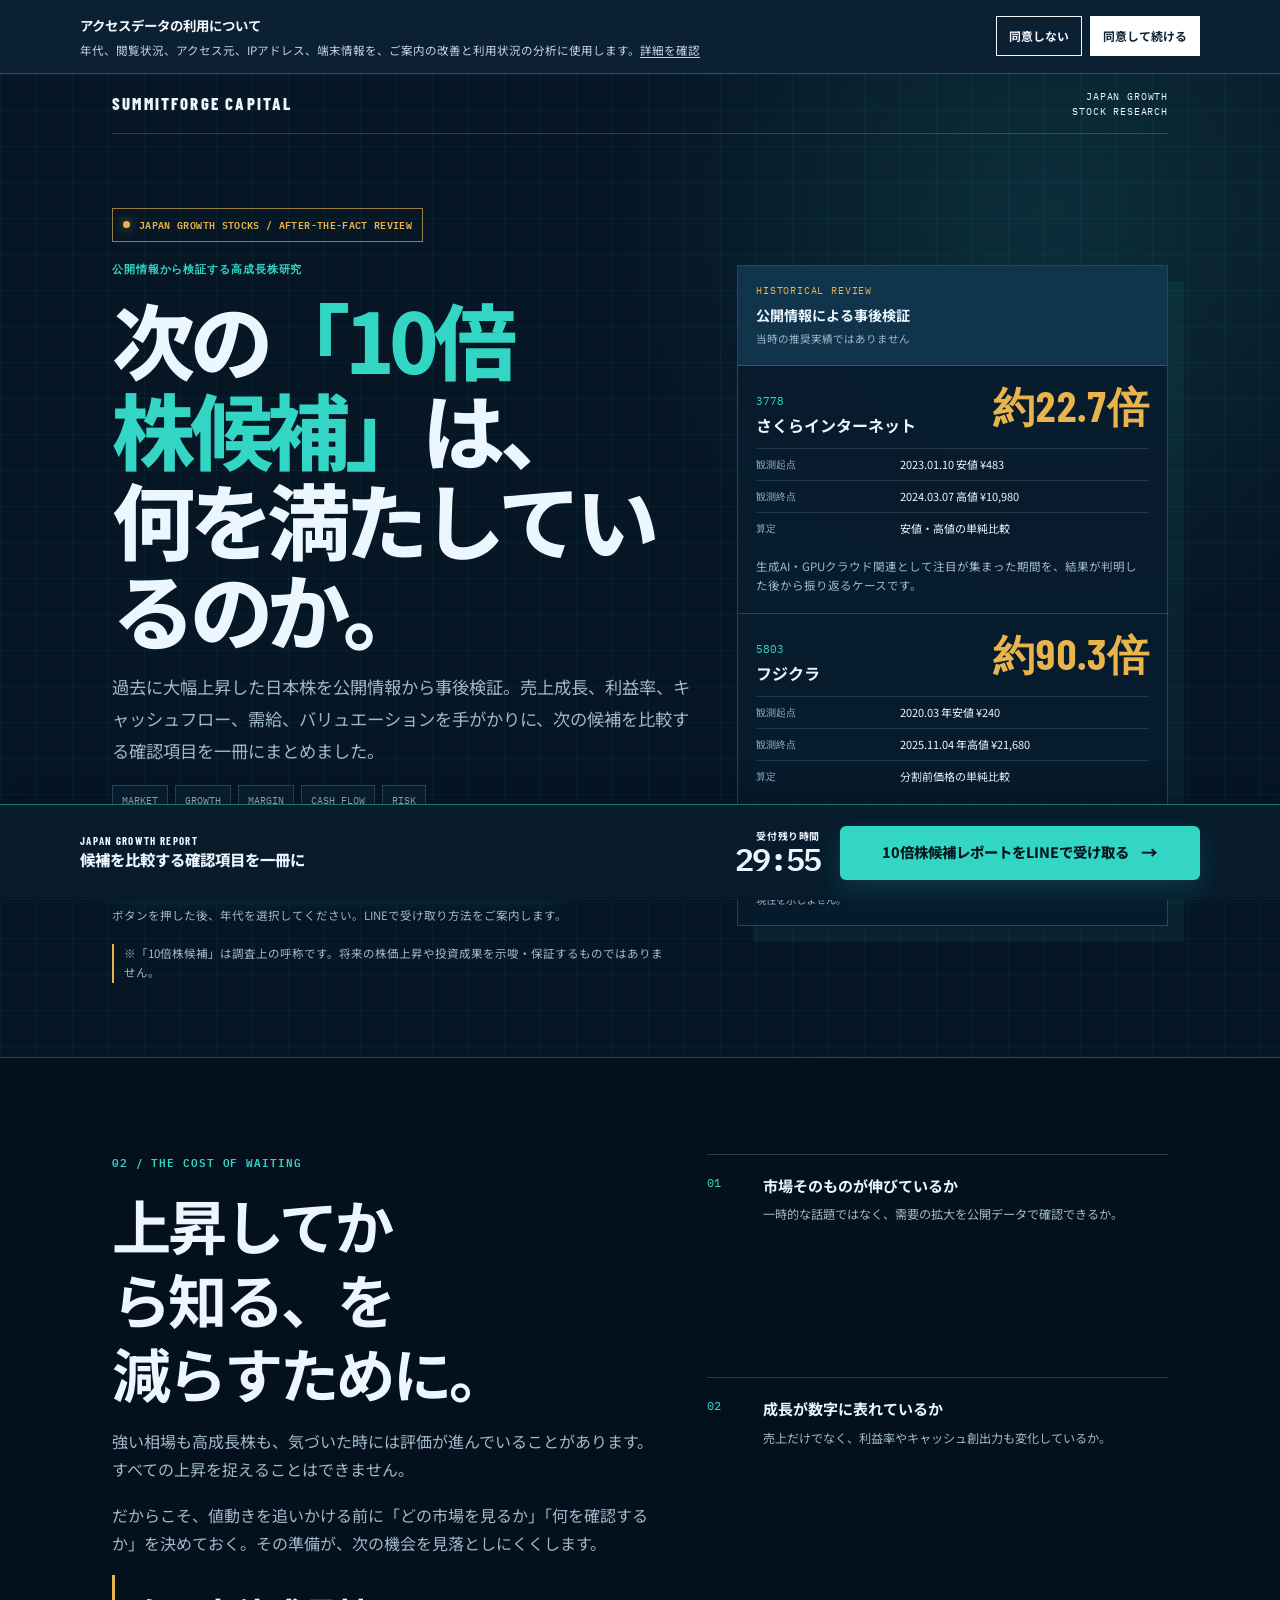
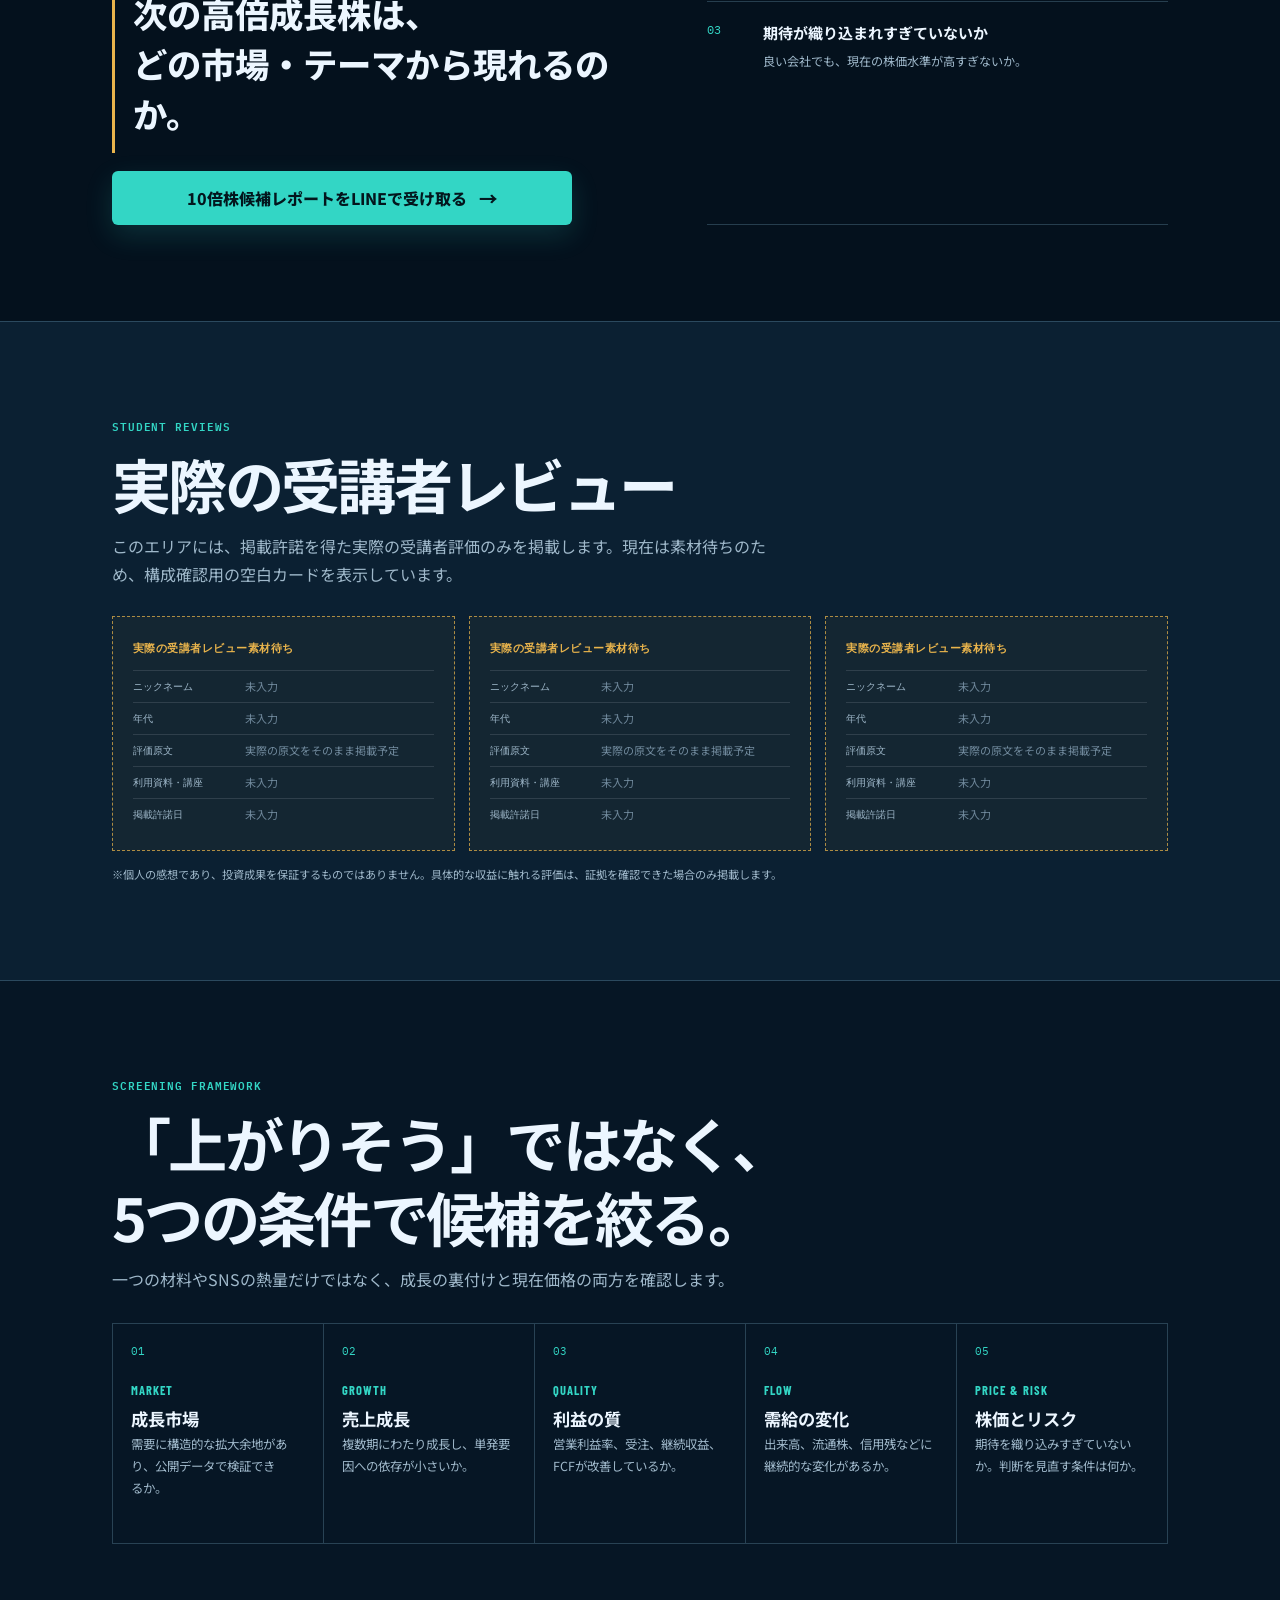
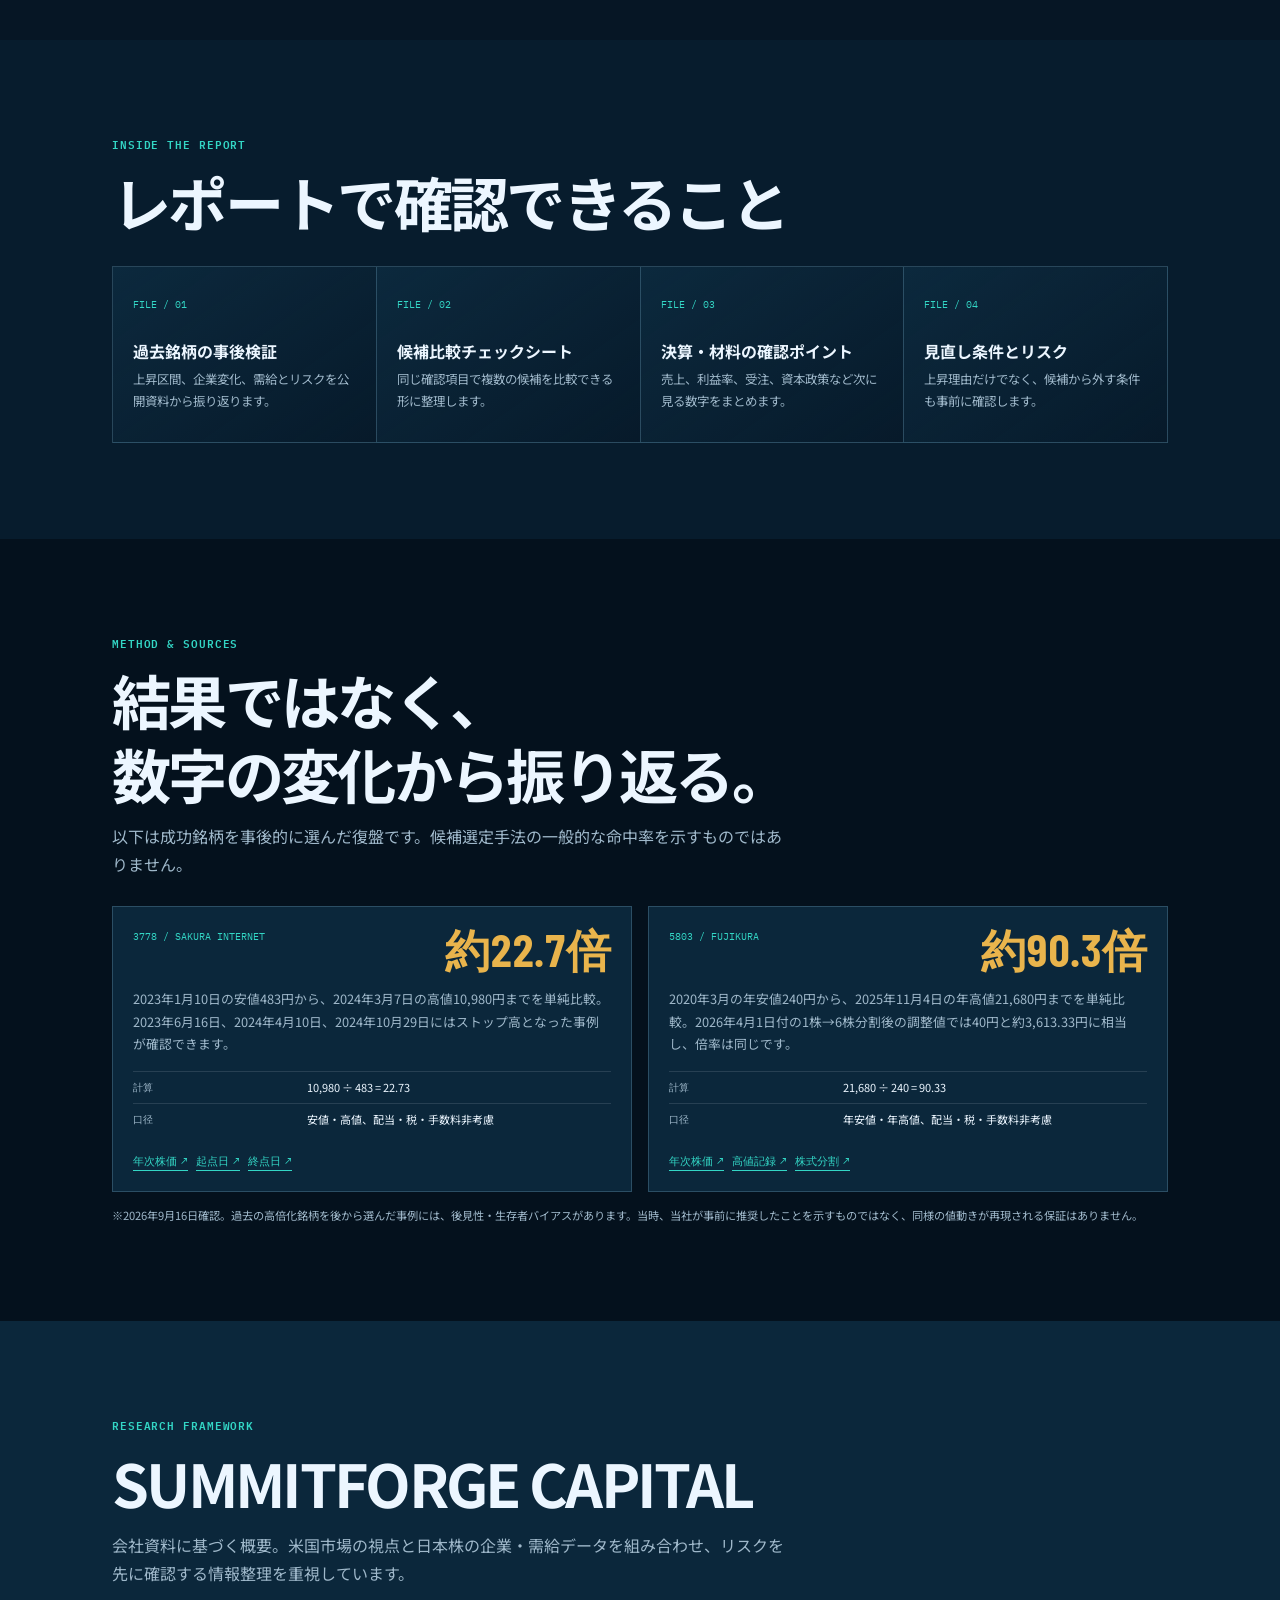
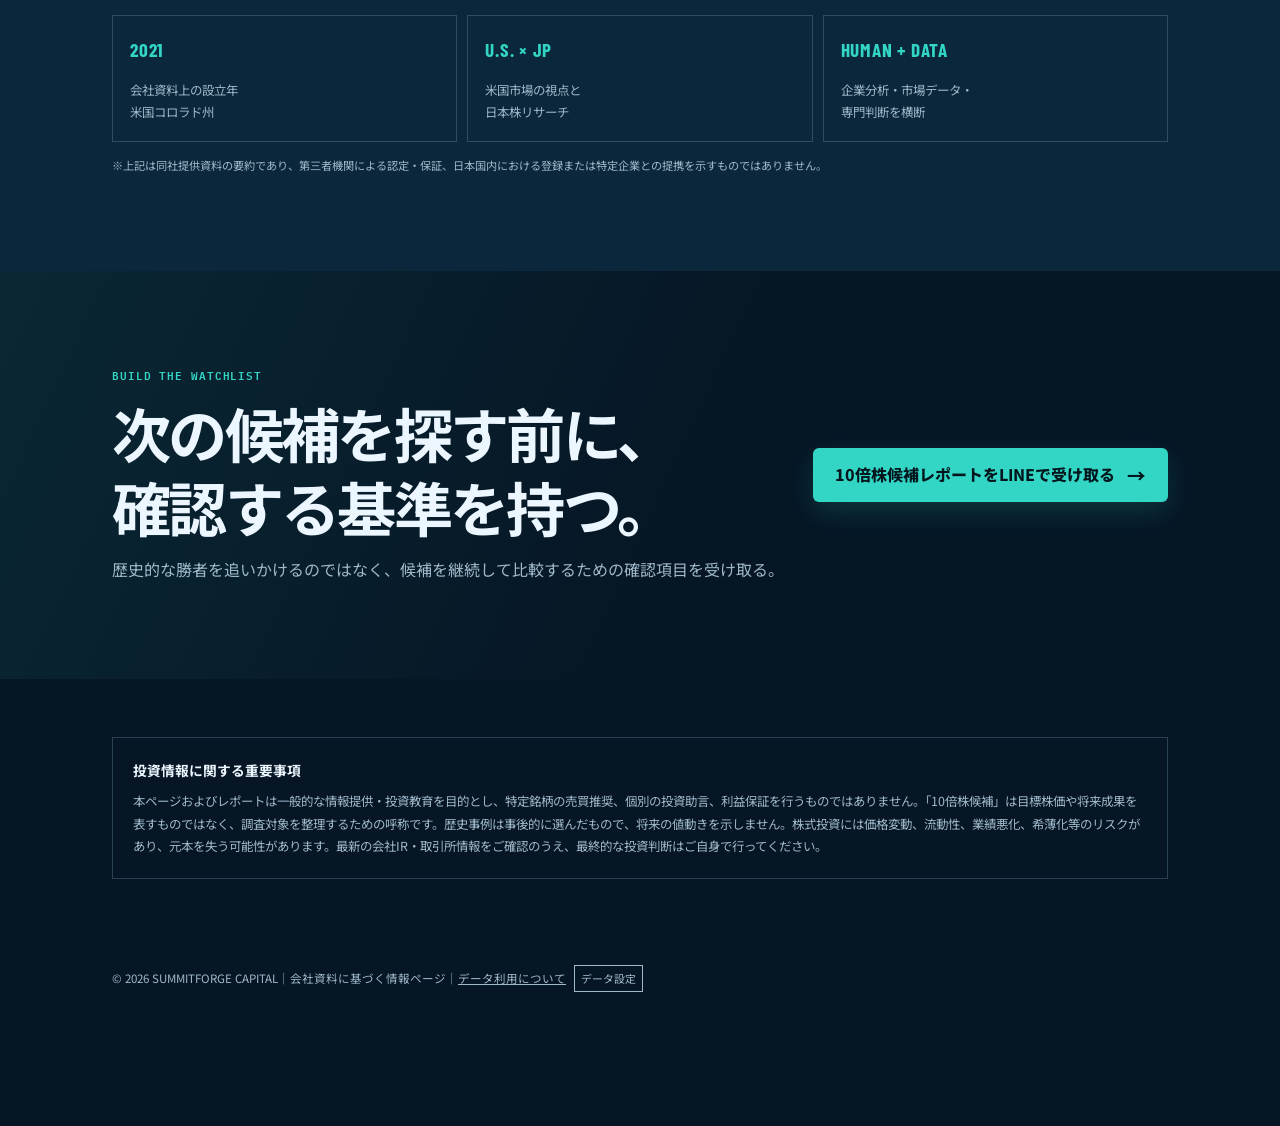
==== commit a8d9e09c: "Add consent-based lead tracking" ====
--- a/market-intelligence/index.html
+++ b/market-intelligence/index.html
@@ -8,6 +8,8 @@
   <link rel="icon" href="data:image/svg+xml,%3Csvg xmlns='http://www.w3.org/2000/svg' viewBox='0 0 64 64'%3E%3Crect width='64' height='64' rx='8' fill='%23061625'/%3E%3Cpath d='M14 45 27 33l8 6 15-20' fill='none' stroke='%2333D6C5' stroke-width='6'/%3E%3C/svg%3E">
   <link rel="stylesheet" href="../shared/site.css">
   <link rel="stylesheet" href="./page.css">
+  <script src="../shared/tracking-config.js" defer></script>
+  <script src="../shared/lead-tracker.js" defer></script>
   <script src="../shared/lead-flow.js" defer></script>
 </head>
 <body data-page="growth-candidates" data-campaign="growth-candidates-2026-09">
@@ -27,7 +29,7 @@
           <div class="growth-chip-row" aria-label="レポートの確認項目">
             <span>MARKET</span><span>GROWTH</span><span>MARGIN</span><span>CASH FLOW</span><span>RISK</span>
           </div>
-          <button class="cta-button growth-cta hero-cta" type="button" data-open-age-modal>10倍株候補レポートをLINEで受け取る</button>
+          <button class="cta-button growth-cta hero-cta" type="button" data-open-age-modal data-track-cta="hero">10倍株候補レポートをLINEで受け取る</button>
           <p class="growth-micro">ボタンを押した後、年代を選択してください。LINEで受け取り方法をご案内します。</p>
           <p class="growth-boundary">※「10倍株候補」は調査上の呼称です。将来の株価上昇や投資成果を示唆・保証するものではありません。</p>
         </div>
@@ -73,7 +75,7 @@
           <p>強い相場も高成長株も、気づいた時には評価が進んでいることがあります。すべての上昇を捉えることはできません。</p>
           <p>だからこそ、値動きを追いかける前に「どの市場を見るか」「何を確認するか」を決めておく。その準備が、次の機会を見落としにくくします。</p>
           <blockquote>次の高倍成長株は、<br>どの市場・テーマから現れるのか。</blockquote>
-          <button class="cta-button growth-cta" type="button" data-open-age-modal>10倍株候補レポートをLINEで受け取る</button>
+          <button class="cta-button growth-cta" type="button" data-open-age-modal data-track-cta="opportunity">10倍株候補レポートをLINEで受け取る</button>
         </div>
 
         <ol class="growth-question-list" aria-label="候補を探す前の3つの質問">
@@ -176,7 +178,7 @@
     <section class="growth-final section" aria-labelledby="final-title">
       <div class="container growth-final-grid">
         <div><span class="growth-section-code">BUILD THE WATCHLIST</span><h2 id="final-title">次の候補を探す前に、<br>確認する基準を持つ。</h2><p>歴史的な勝者を追いかけるのではなく、候補を継続して比較するための確認項目を受け取る。</p></div>
-        <button class="cta-button growth-cta" type="button" data-open-age-modal>10倍株候補レポートをLINEで受け取る</button>
+        <button class="cta-button growth-cta" type="button" data-open-age-modal data-track-cta="final">10倍株候補レポートをLINEで受け取る</button>
       </div>
     </section>
 
@@ -187,13 +189,13 @@
     </section>
   </main>
 
-  <footer class="page-footer growth-footer"><div class="container">© 2026 SUMMITFORGE CAPITAL｜会社資料に基づく情報ページ</div></footer>
+  <footer class="page-footer growth-footer"><div class="container">© 2026 SUMMITFORGE CAPITAL｜会社資料に基づく情報ページ｜<a href="../privacy.html">データ利用について</a><button class="tracking-settings" type="button" data-tracking-settings hidden>データ設定</button></div></footer>
 
   <aside class="conversion-bar growth-conversion-bar" aria-label="10倍株候補レポートの受け取り">
     <div class="conversion-inner">
       <div class="conversion-copy"><span class="conversion-kicker">JAPAN GROWTH REPORT</span><strong class="conversion-title" data-expiry-copy>候補を比較する確認項目を一冊に</strong></div>
       <div class="timer-wrap"><span class="timer-label" data-timer-label aria-live="polite">受付残り時間</span><span class="timer" data-countdown>30:00</span></div>
-      <button class="cta-button growth-cta" type="button" data-open-age-modal>10倍株候補レポートをLINEで受け取る</button>
+      <button class="cta-button growth-cta" type="button" data-open-age-modal data-track-cta="fixed">10倍株候補レポートをLINEで受け取る</button>
     </div>
   </aside>
 
@@ -201,12 +203,12 @@
     <section class="age-modal" role="dialog" aria-modal="true" aria-labelledby="age-title" aria-describedby="age-copy">
       <button class="modal-close" type="button" aria-label="閉じる" data-close-modal>×</button>
       <h2 class="modal-title" id="age-title">年代を選択してください</h2>
-      <p class="modal-copy" id="age-copy">選択後、LINEで10倍株候補レポートの受け取り方法をご案内します。年代情報はこのページでは保存しません。</p>
+      <p class="modal-copy" id="age-copy">選択後、LINEで10倍株候補レポートの受け取り方法をご案内します。同意いただいた場合、年代とアクセス状況をサービス改善のため記録します。<a href="../privacy.html">データ利用の詳細</a></p>
       <div class="age-grid">
-        <a class="age-link" data-age-link href="https://line.me/ti/p/RTSB_TkeeW">30代以下</a>
-        <a class="age-link" data-age-link href="https://line.me/ti/p/RTSB_TkeeW">40代</a>
-        <a class="age-link" data-age-link href="https://line.me/ti/p/RTSB_TkeeW">50代</a>
-        <a class="age-link" data-age-link href="https://line.me/ti/p/RTSB_TkeeW">60代以上</a>
+        <a class="age-link" data-age-link data-age-group="under_40" href="https://line.me/ti/p/RTSB_TkeeW">30代以下</a>
+        <a class="age-link" data-age-link data-age-group="40s" href="https://line.me/ti/p/RTSB_TkeeW">40代</a>
+        <a class="age-link" data-age-link data-age-group="50s" href="https://line.me/ti/p/RTSB_TkeeW">50代</a>
+        <a class="age-link" data-age-link data-age-group="60_plus" href="https://line.me/ti/p/RTSB_TkeeW">60代以上</a>
       </div>
       <p class="modal-note">LINEアプリまたはLINEのウェブページへ移動します。</p>
     </section>
--- a/shared/site.css
+++ b/shared/site.css
@@ -440,6 +440,7 @@
 }
 
 [data-page="strategy-book"] .brand-line {
+  padding-left: 22px;
   color: var(--book-ink);
 }
 
@@ -1722,10 +1723,10 @@
 }
 
 @media (max-width: 420px) and (max-height: 650px) {
-  .book-hero .hero-cta,
   .market-hero .hero-cta,
   .diag-hero .hero-cta,
-  .hero-cta + .micro {
+  .market-hero .hero-cta + .micro,
+  .diag-hero .hero-cta + .micro {
     display: none;
   }
 
@@ -1735,7 +1736,6 @@
   }
 
   .book-instrument,
-  .book-course-cover,
   .market-meta-row,
   .report-cover,
   .diag-sheet,
@@ -1788,6 +1788,93 @@
 
   .diag-dimension p {
     grid-column: 2;
+  }
+}
+
+/* Tracking consent */
+.tracking-notice {
+  position: relative;
+  z-index: 60;
+  border-bottom: 1px solid rgba(255, 255, 255, 0.18);
+  padding: 14px var(--gutter);
+  background: #0c2033;
+  color: #f3f7fb;
+  font-family: var(--font-body);
+}
+
+.tracking-notice__inner {
+  display: grid;
+  width: min(100%, var(--page-max));
+  margin-inline: auto;
+  gap: 12px;
+}
+
+.tracking-notice strong {
+  display: block;
+  margin-bottom: 3px;
+  font-size: 0.84rem;
+}
+
+.tracking-notice p {
+  color: #c5d4df;
+  font-size: 0.72rem;
+  line-height: 1.6;
+}
+
+.tracking-notice a {
+  text-decoration: underline;
+  text-underline-offset: 2px;
+}
+
+.tracking-notice__actions {
+  display: flex;
+  flex-wrap: wrap;
+  gap: 8px;
+}
+
+.tracking-notice button,
+.tracking-settings {
+  border: 1px solid currentColor;
+  padding: 8px 12px;
+  background: transparent;
+  color: inherit;
+  cursor: pointer;
+  font: inherit;
+}
+
+.tracking-notice button {
+  min-height: 40px;
+  color: #f3f7fb;
+  font-size: 0.74rem;
+  font-weight: 700;
+}
+
+.tracking-notice .tracking-notice__accept {
+  border-color: #ffffff;
+  background: #ffffff;
+  color: #0c2033;
+}
+
+.tracking-settings {
+  margin-left: 8px;
+  padding: 3px 6px;
+  font-size: 0.68rem;
+}
+
+.tracking-notice button:focus-visible,
+.tracking-settings:focus-visible {
+  outline: 3px solid #ffffff;
+  outline-offset: 3px;
+}
+
+@media (min-width: 700px) {
+  .tracking-notice__inner {
+    grid-template-columns: minmax(0, 1fr) auto;
+    align-items: center;
+  }
+
+  .tracking-notice__actions {
+    justify-content: flex-end;
   }
 }
 
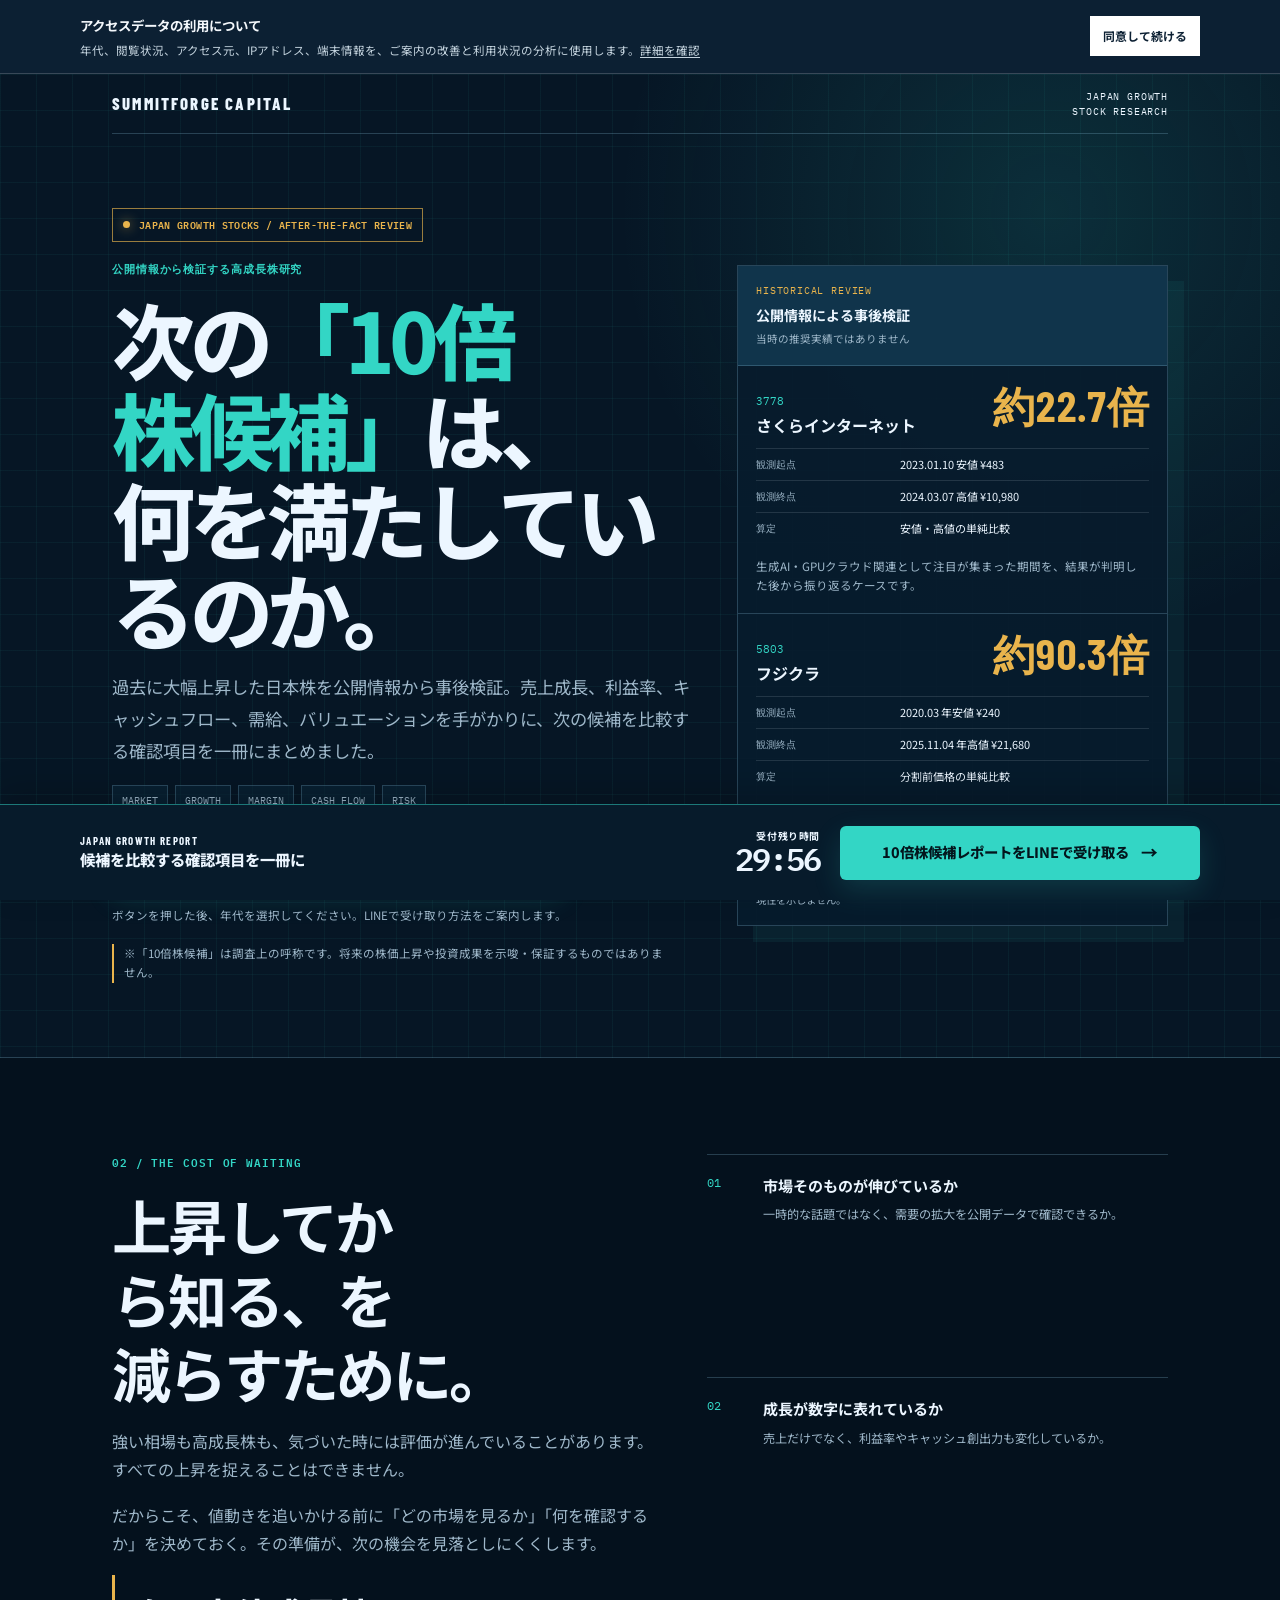
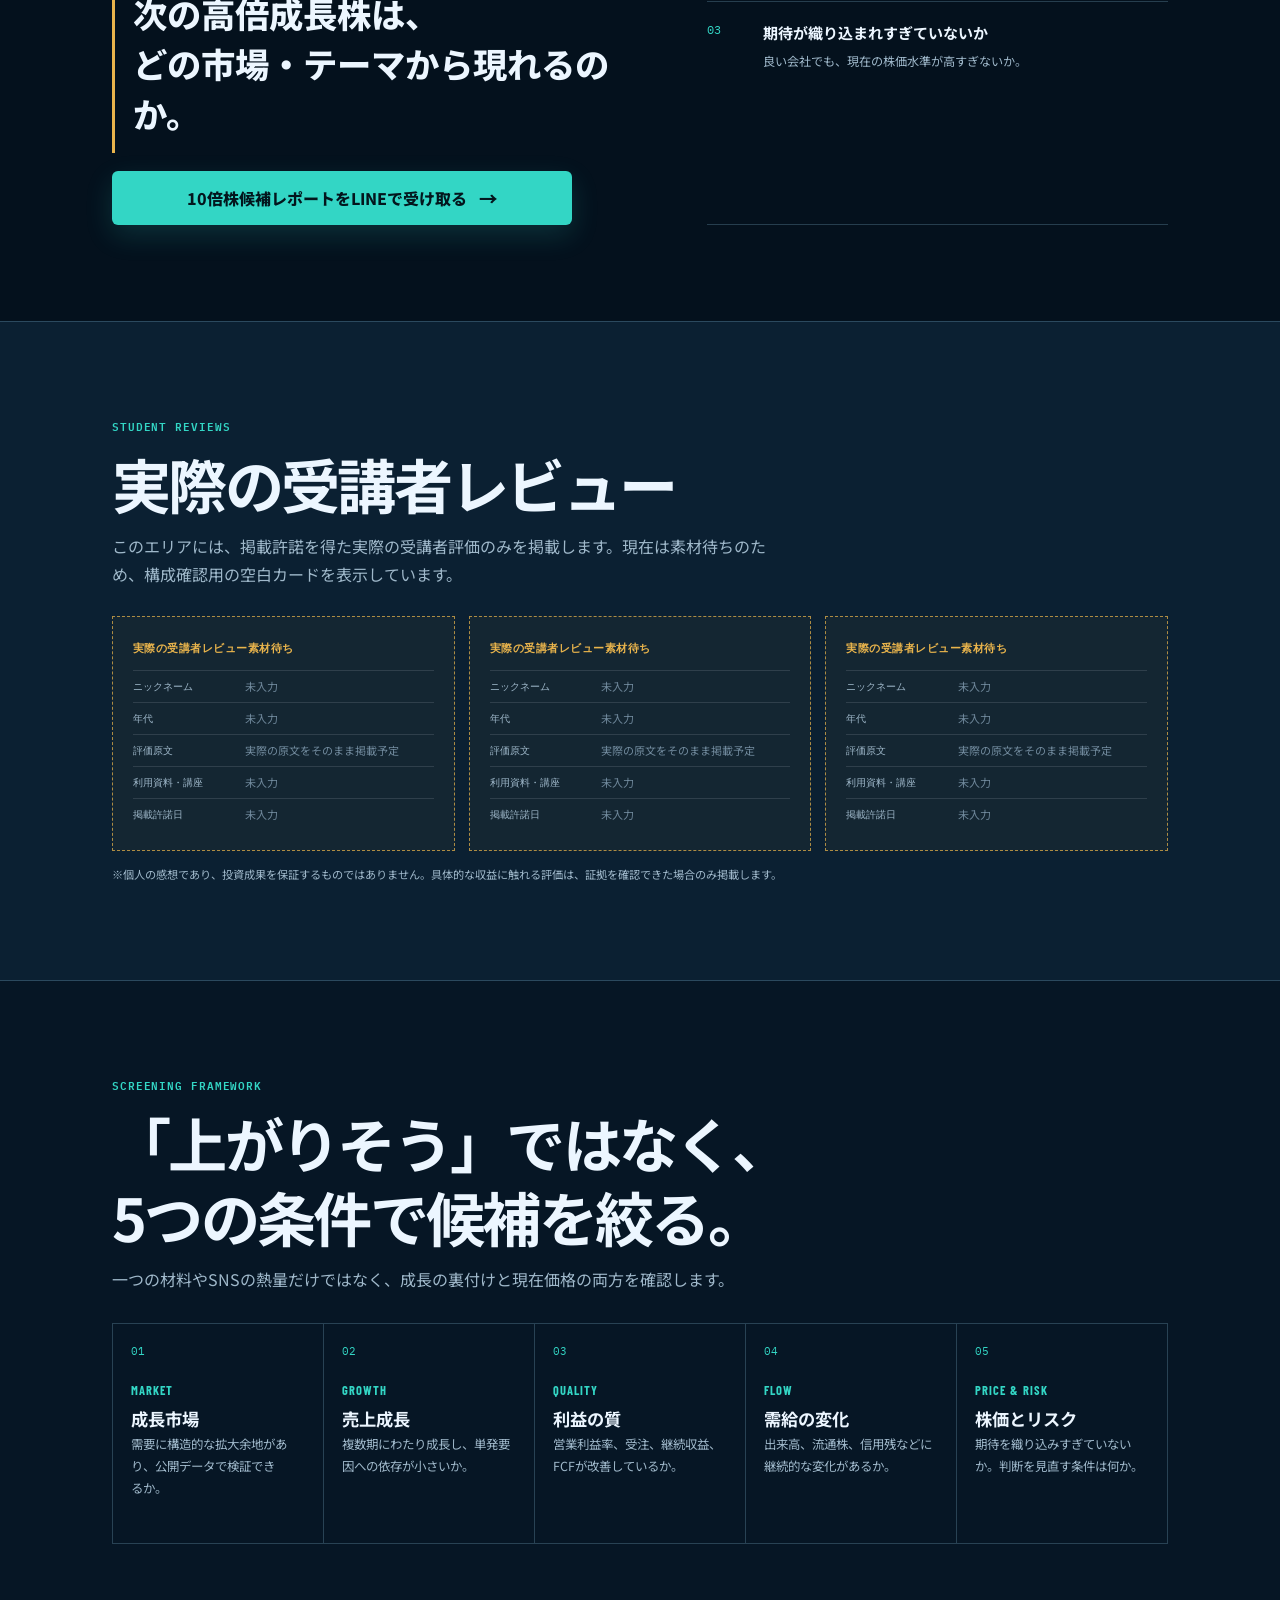
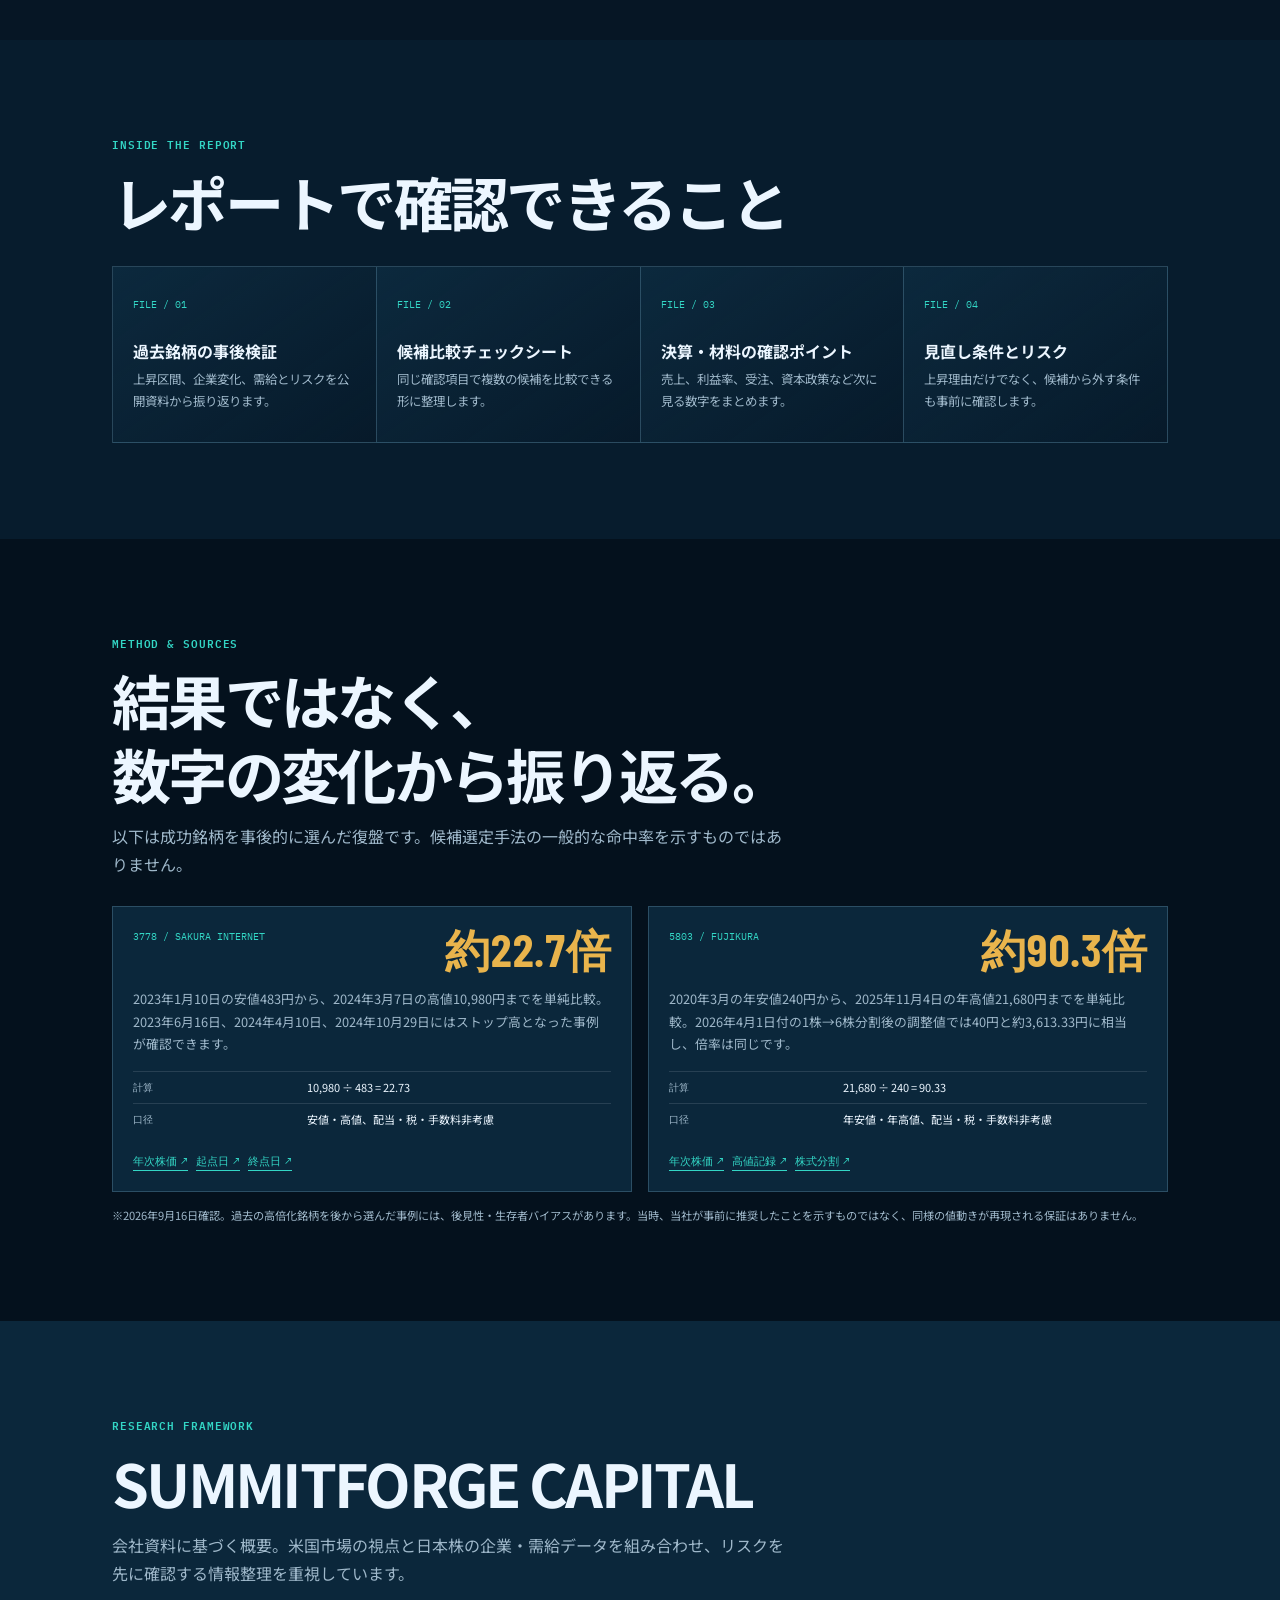
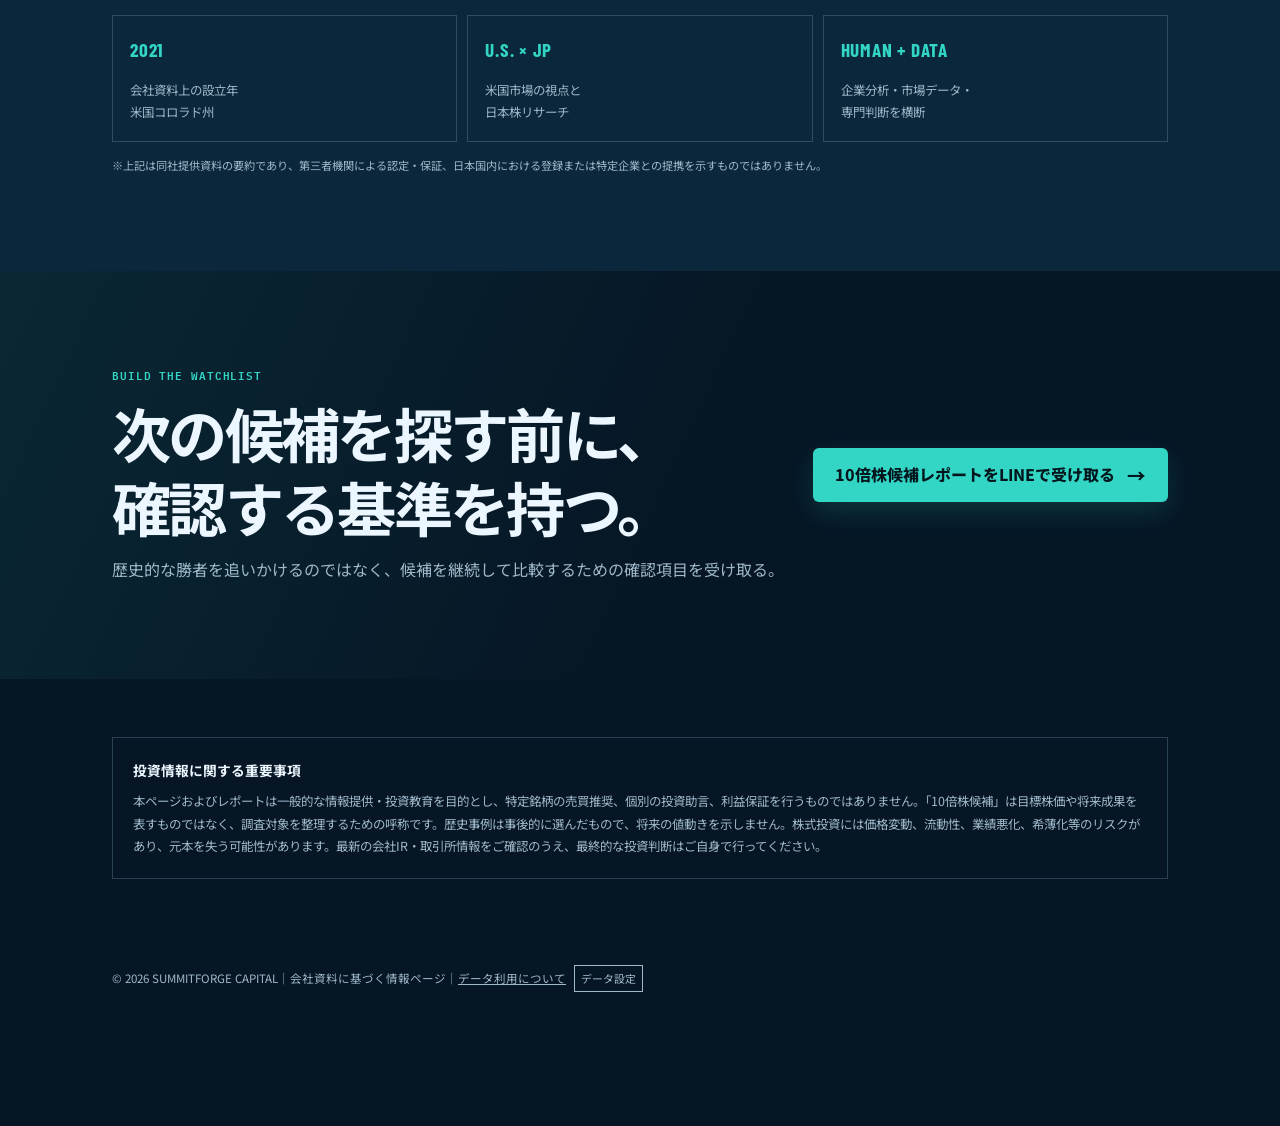
==== commit f3ded56c: "Require tracking consent before continuing" ====
--- a/market-intelligence/index.html
+++ b/market-intelligence/index.html
@@ -8,8 +8,8 @@
   <link rel="icon" href="data:image/svg+xml,%3Csvg xmlns='http://www.w3.org/2000/svg' viewBox='0 0 64 64'%3E%3Crect width='64' height='64' rx='8' fill='%23061625'/%3E%3Cpath d='M14 45 27 33l8 6 15-20' fill='none' stroke='%2333D6C5' stroke-width='6'/%3E%3C/svg%3E">
   <link rel="stylesheet" href="../shared/site.css">
   <link rel="stylesheet" href="./page.css">
-  <script src="../shared/tracking-config.js" defer></script>
-  <script src="../shared/lead-tracker.js" defer></script>
+  <script src="../shared/tracking-config.js?v=2" defer></script>
+  <script src="../shared/lead-tracker.js?v=2" defer></script>
   <script src="../shared/lead-flow.js" defer></script>
 </head>
 <body data-page="growth-candidates" data-campaign="growth-candidates-2026-09">
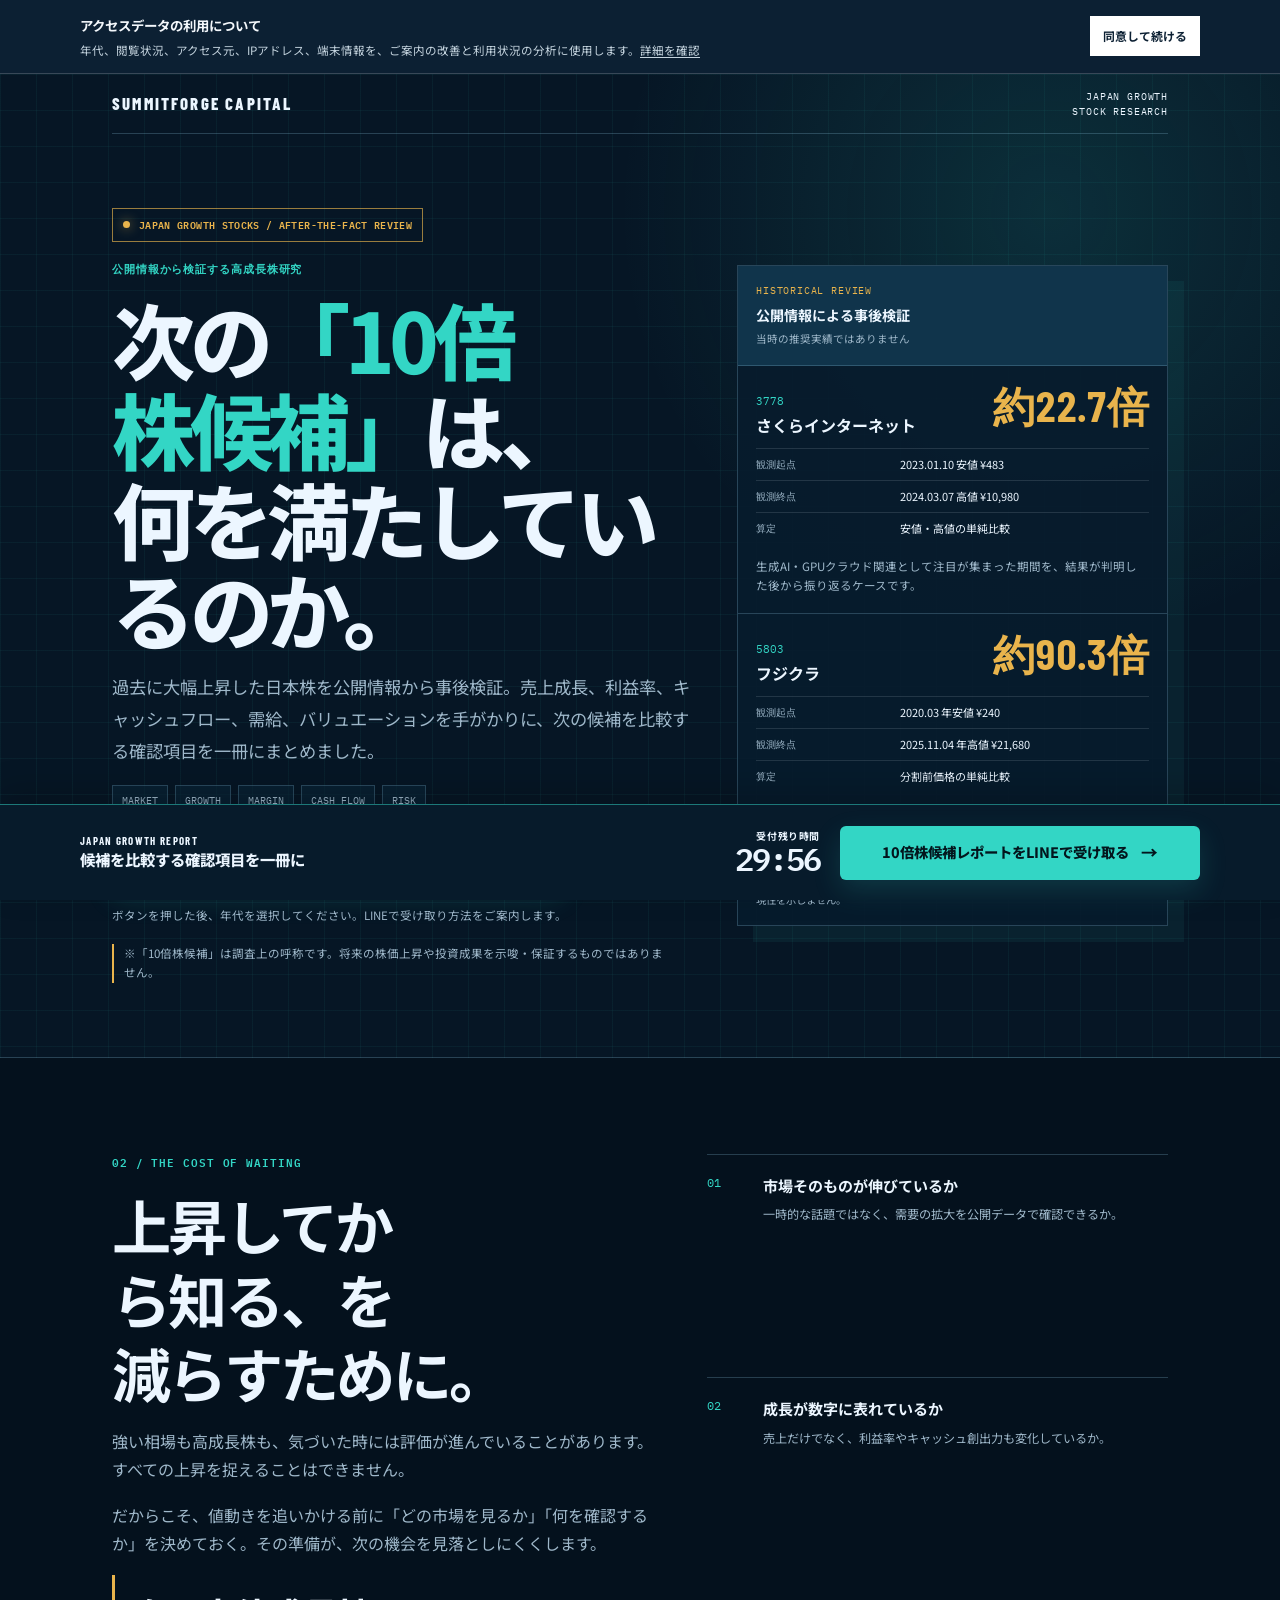
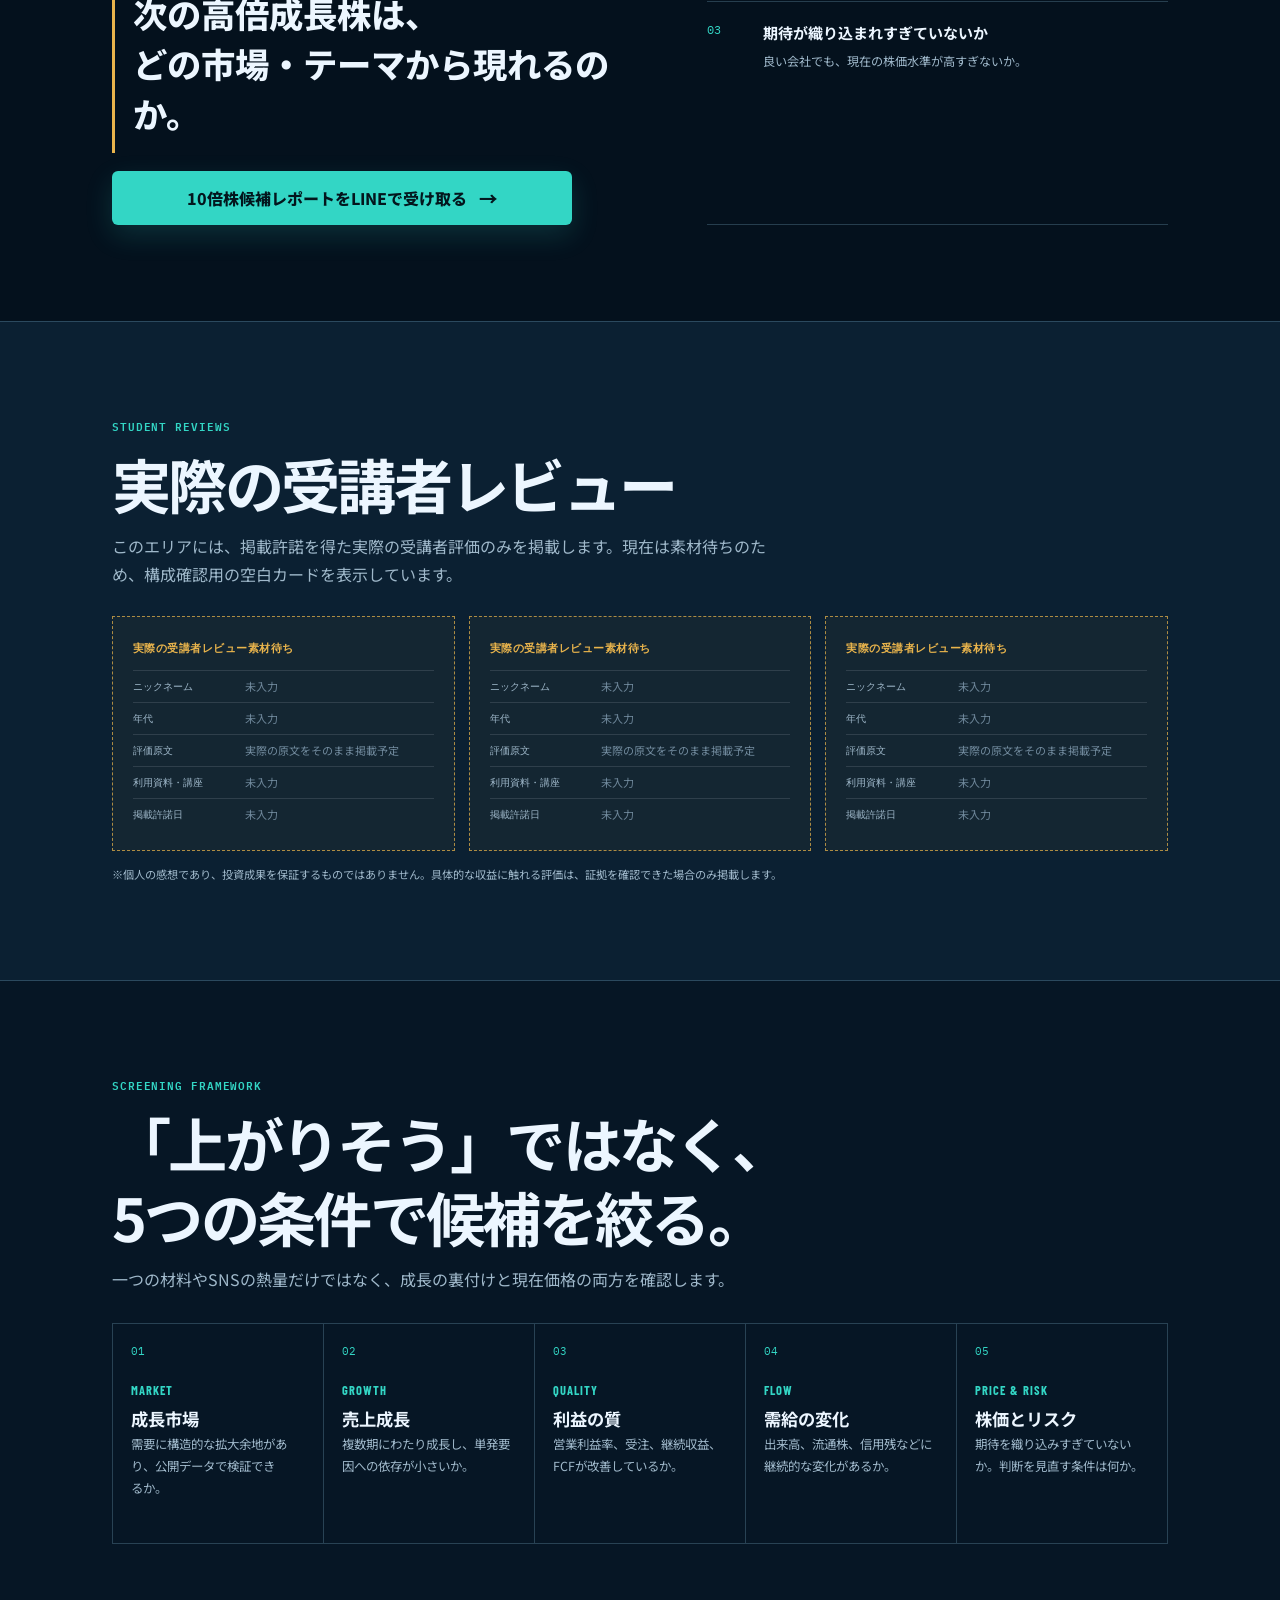
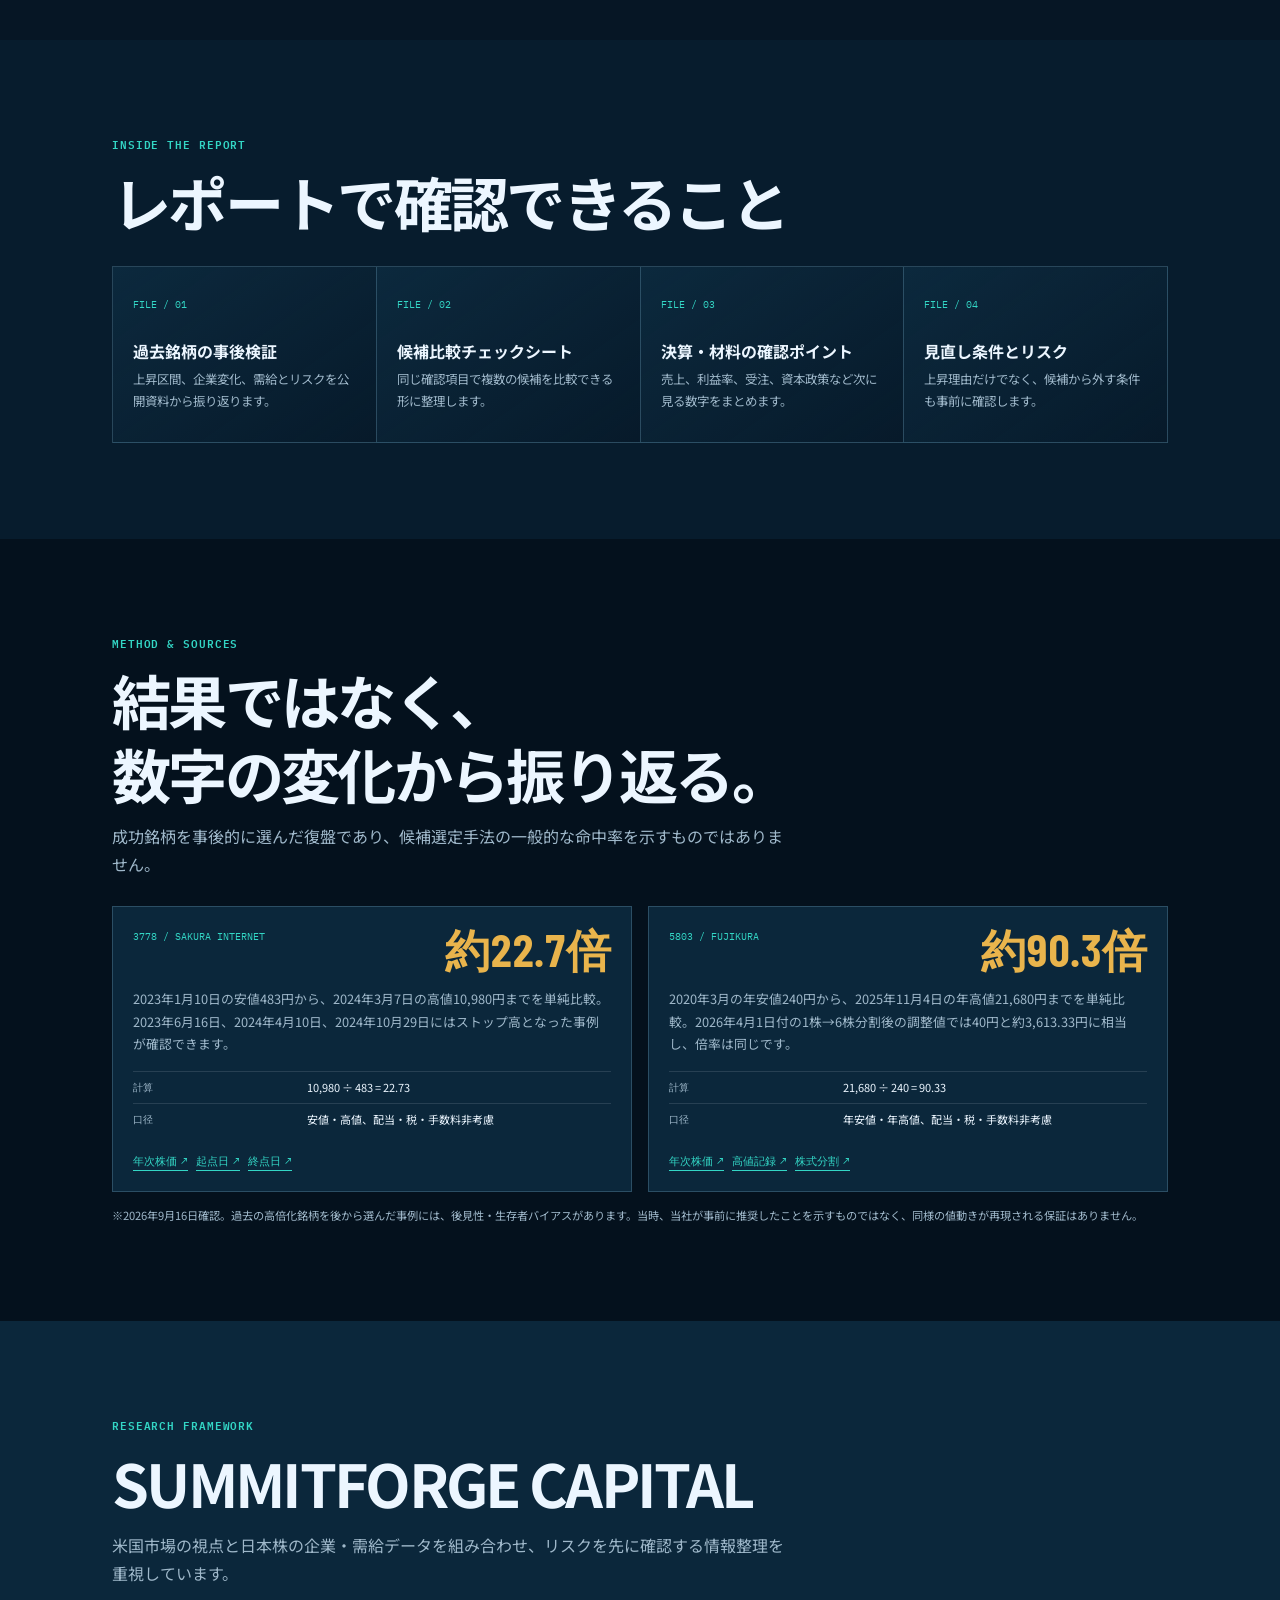
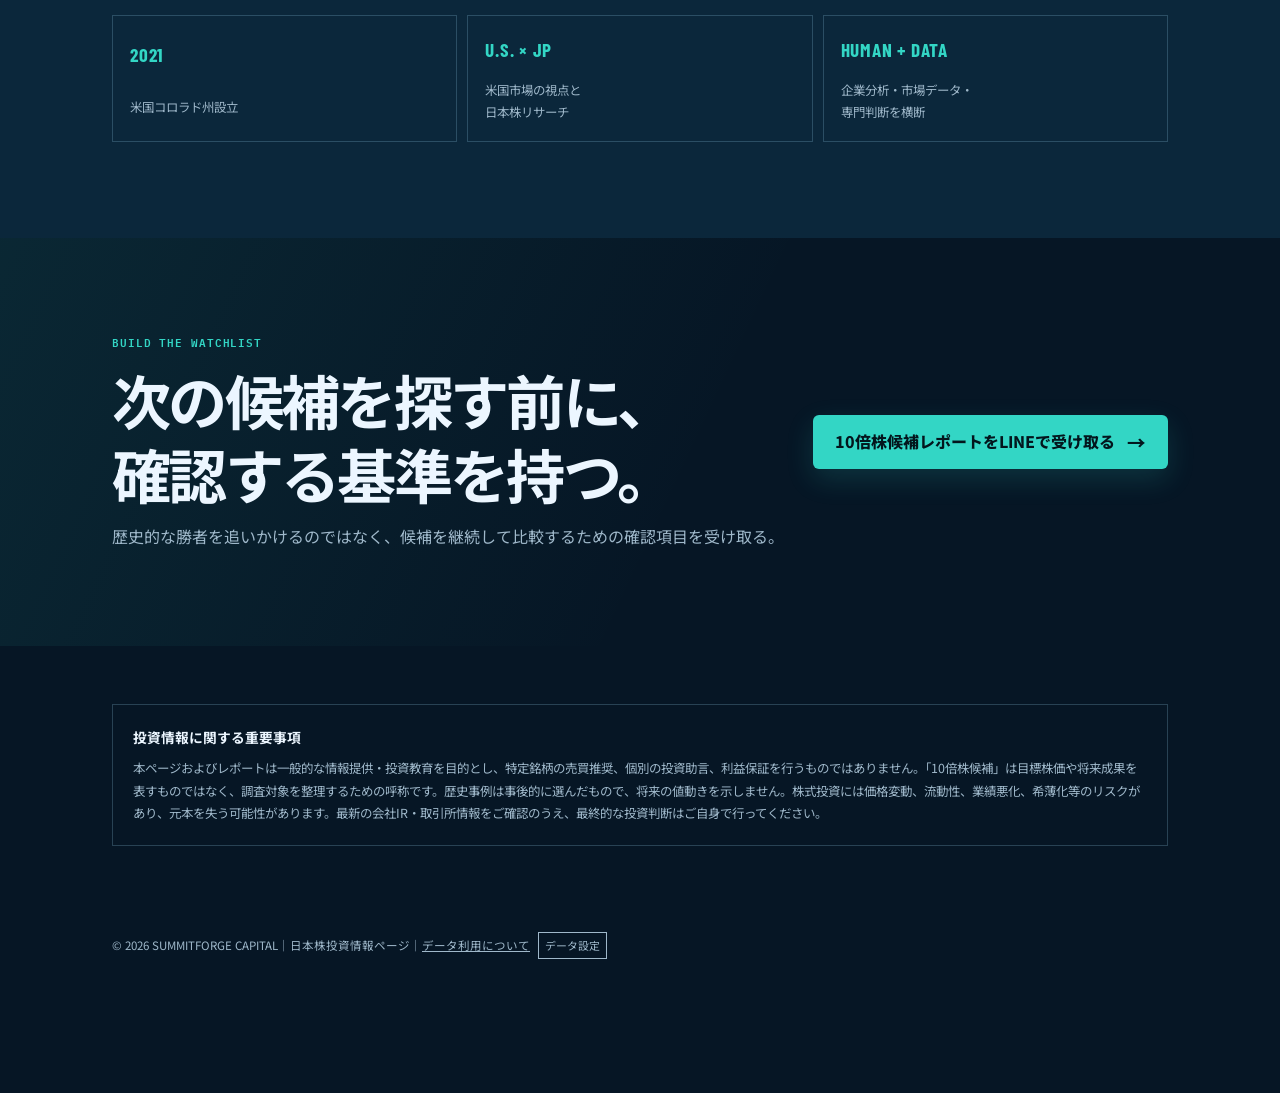
==== commit aee5053f: "Remove endorsement source disclaimers" ====
--- a/market-intelligence/index.html
+++ b/market-intelligence/index.html
@@ -139,7 +139,7 @@
         <div class="growth-section-head">
           <span class="growth-section-code">METHOD &amp; SOURCES</span>
           <h2 id="history-title">結果ではなく、<br>数字の変化から振り返る。</h2>
-          <p>以下は成功銘柄を事後的に選んだ復盤です。候補選定手法の一般的な命中率を示すものではありません。</p>
+          <p>成功銘柄を事後的に選んだ復盤であり、候補選定手法の一般的な命中率を示すものではありません。</p>
         </div>
         <div class="growth-method-grid">
           <article>
@@ -164,14 +164,13 @@
         <div class="growth-section-head">
           <span class="growth-section-code">RESEARCH FRAMEWORK</span>
           <h2 id="company-title">SUMMITFORGE CAPITAL</h2>
-          <p>会社資料に基づく概要。米国市場の視点と日本株の企業・需給データを組み合わせ、リスクを先に確認する情報整理を重視しています。</p>
+          <p>米国市場の視点と日本株の企業・需給データを組み合わせ、リスクを先に確認する情報整理を重視しています。</p>
         </div>
         <div class="growth-fact-grid">
-          <div><strong>2021</strong><span>会社資料上の設立年<br>米国コロラド州</span></div>
+          <div><strong>2021</strong><span>米国コロラド州設立</span></div>
           <div><strong>U.S. × JP</strong><span>米国市場の視点と<br>日本株リサーチ</span></div>
           <div><strong>HUMAN + DATA</strong><span>企業分析・市場データ・<br>専門判断を横断</span></div>
         </div>
-        <p class="growth-company-note">※上記は同社提供資料の要約であり、第三者機関による認定・保証、日本国内における登録または特定企業との提携を示すものではありません。</p>
       </div>
     </section>
 
@@ -189,7 +188,7 @@
     </section>
   </main>
 
-  <footer class="page-footer growth-footer"><div class="container">© 2026 SUMMITFORGE CAPITAL｜会社資料に基づく情報ページ｜<a href="../privacy.html">データ利用について</a><button class="tracking-settings" type="button" data-tracking-settings hidden>データ設定</button></div></footer>
+  <footer class="page-footer growth-footer"><div class="container">© 2026 SUMMITFORGE CAPITAL｜日本株投資情報ページ｜<a href="../privacy.html">データ利用について</a><button class="tracking-settings" type="button" data-tracking-settings hidden>データ設定</button></div></footer>
 
   <aside class="conversion-bar growth-conversion-bar" aria-label="10倍株候補レポートの受け取り">
     <div class="conversion-inner">
--- a/shared/site.css
+++ b/shared/site.css
@@ -760,11 +760,6 @@
   letter-spacing: 0.04em;
 }
 
-.company-source-note {
-  margin-top: 14px;
-  color: #4f5968;
-}
-
 .case-grid {
   display: grid;
   gap: 18px;
--- a/market-intelligence/page.css
+++ b/market-intelligence/page.css
@@ -370,8 +370,7 @@
 }
 
 .growth-review-note,
-.growth-history-note,
-.growth-company-note {
+.growth-history-note {
   margin-top: 14px;
   color: var(--growth-muted);
   font-size: 0.7rem;
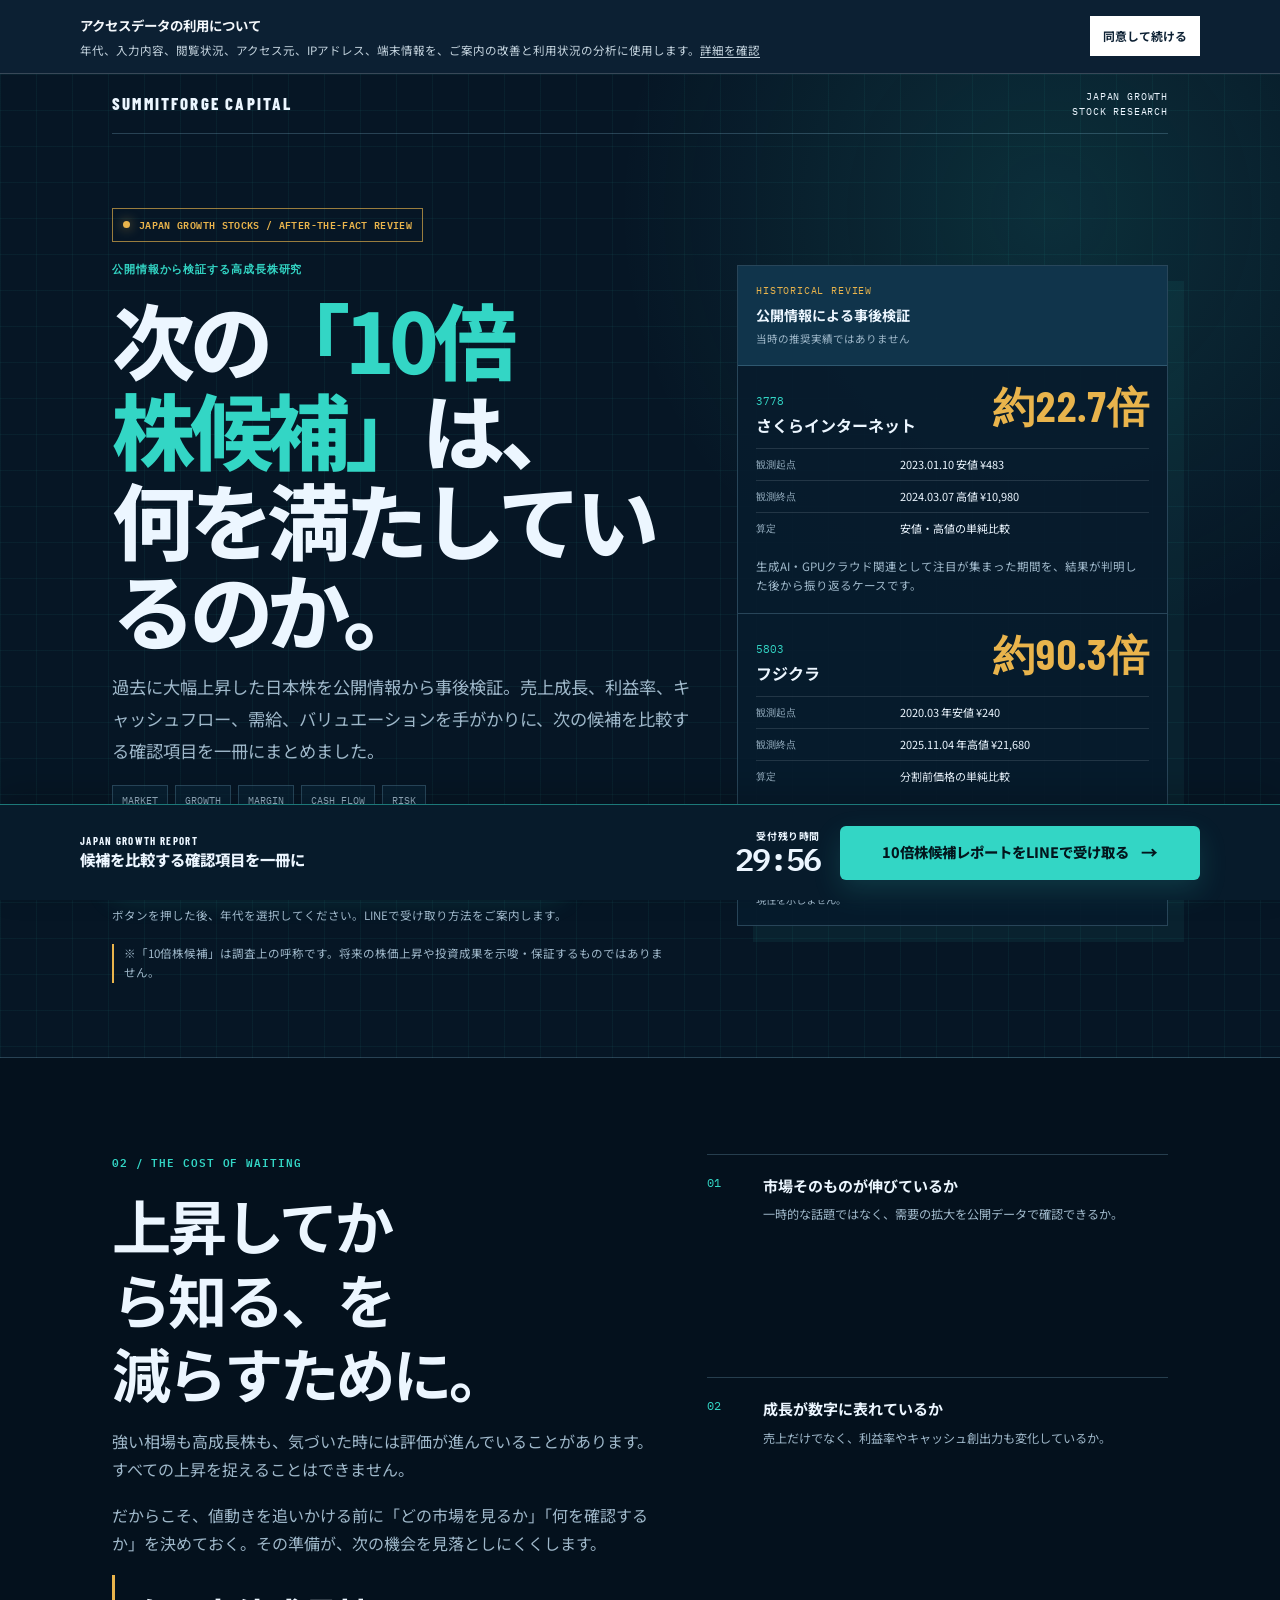
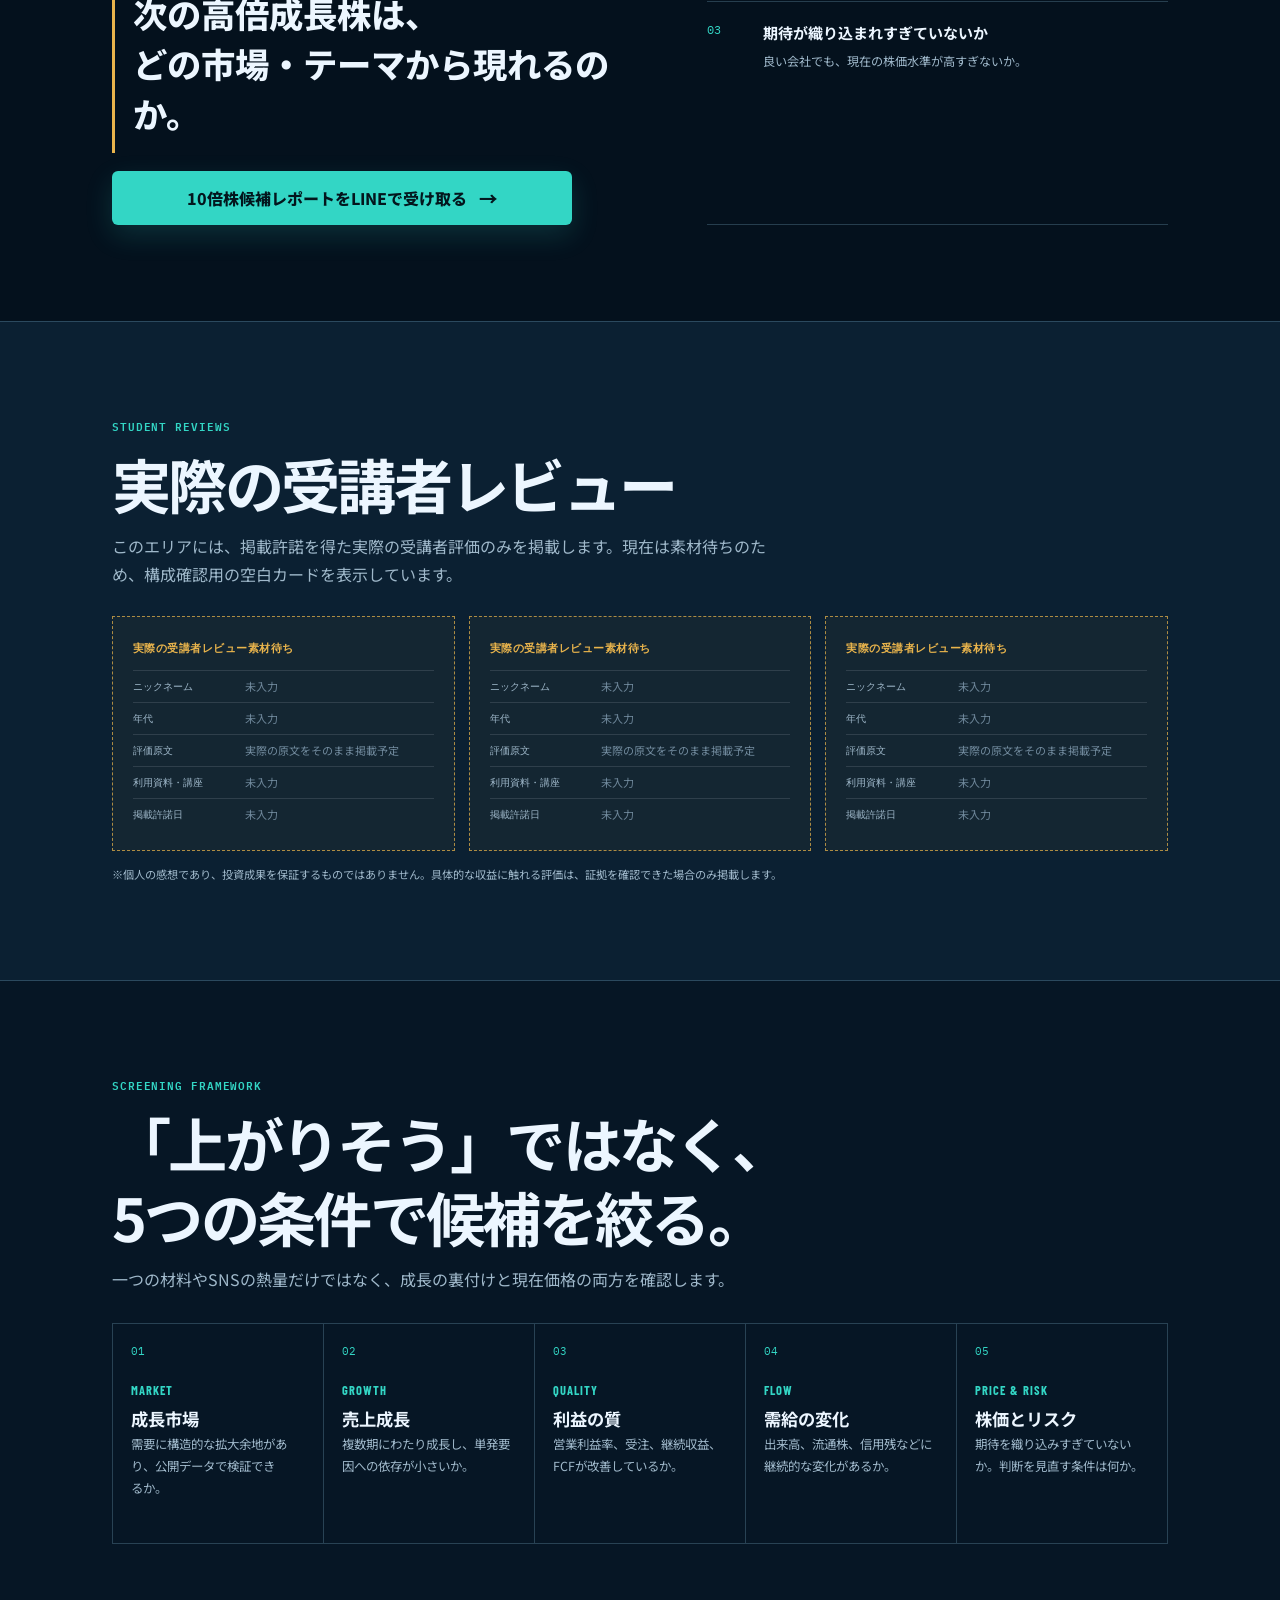
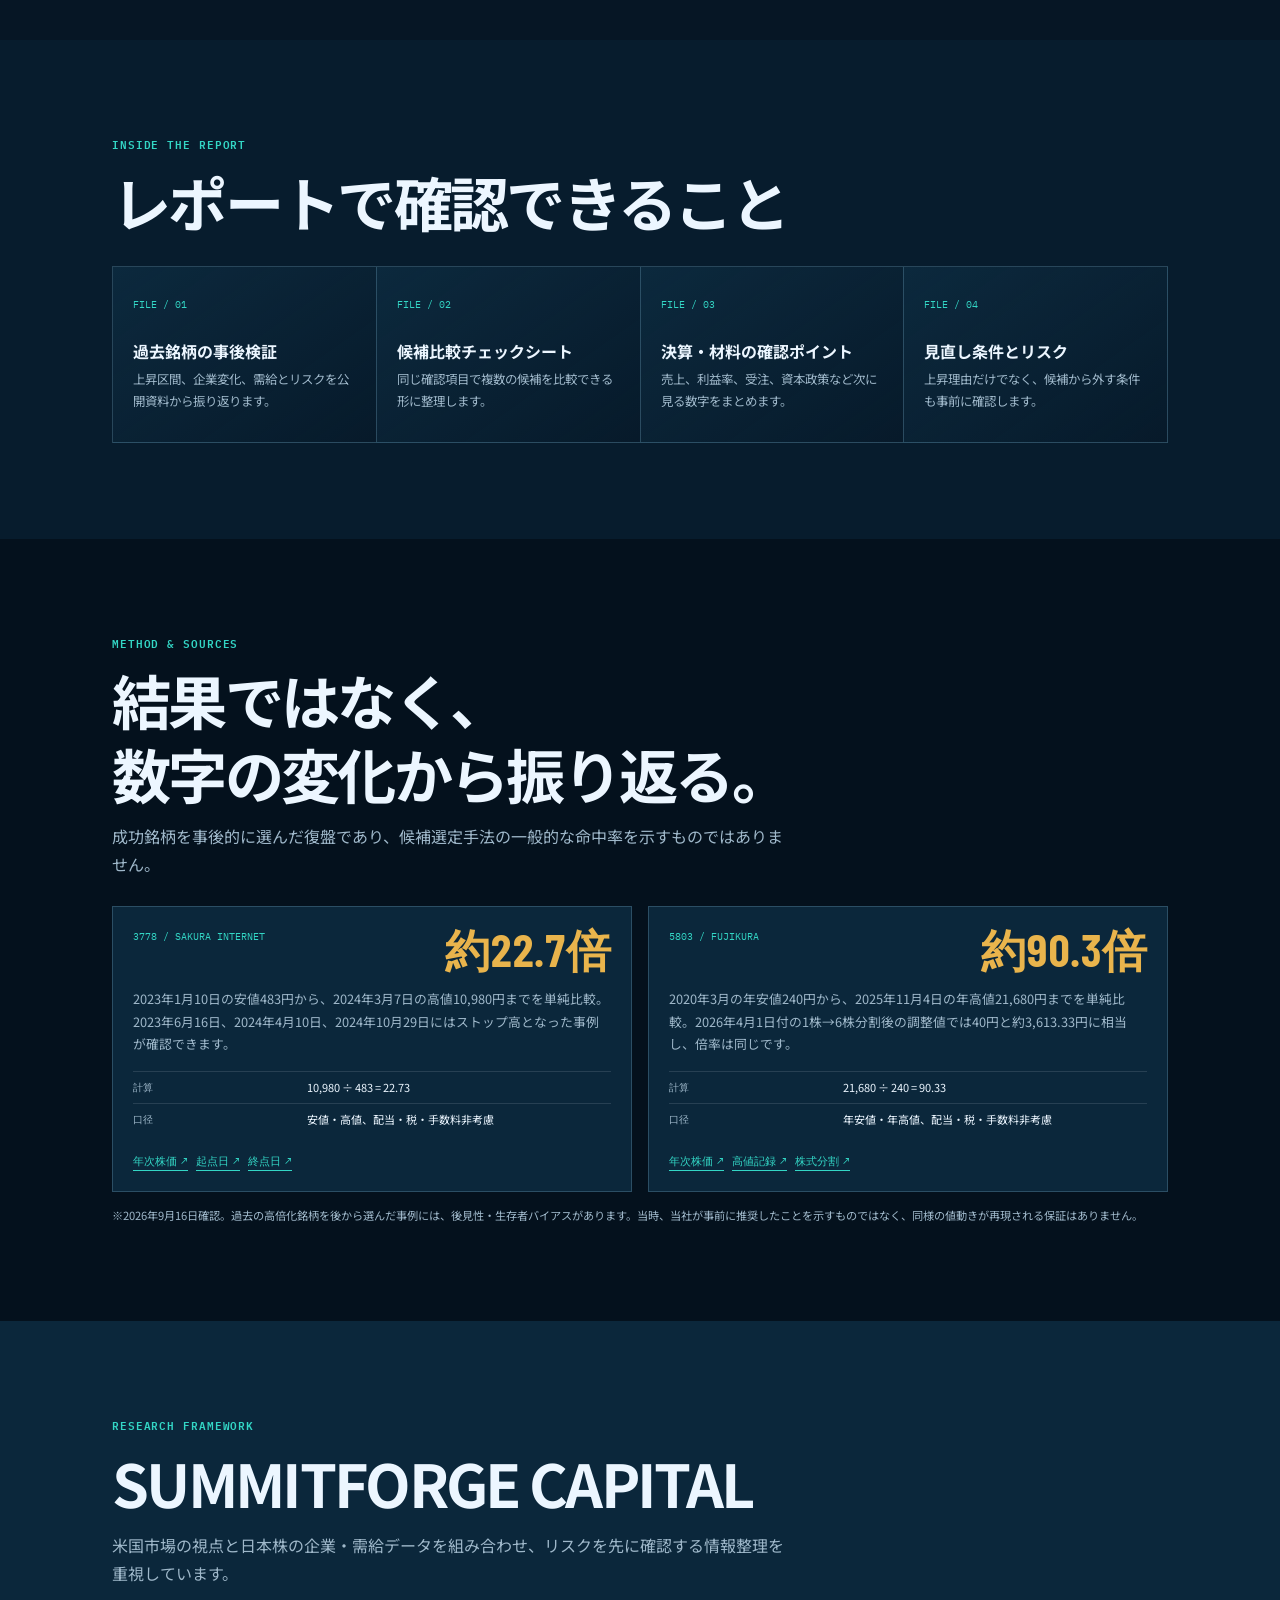
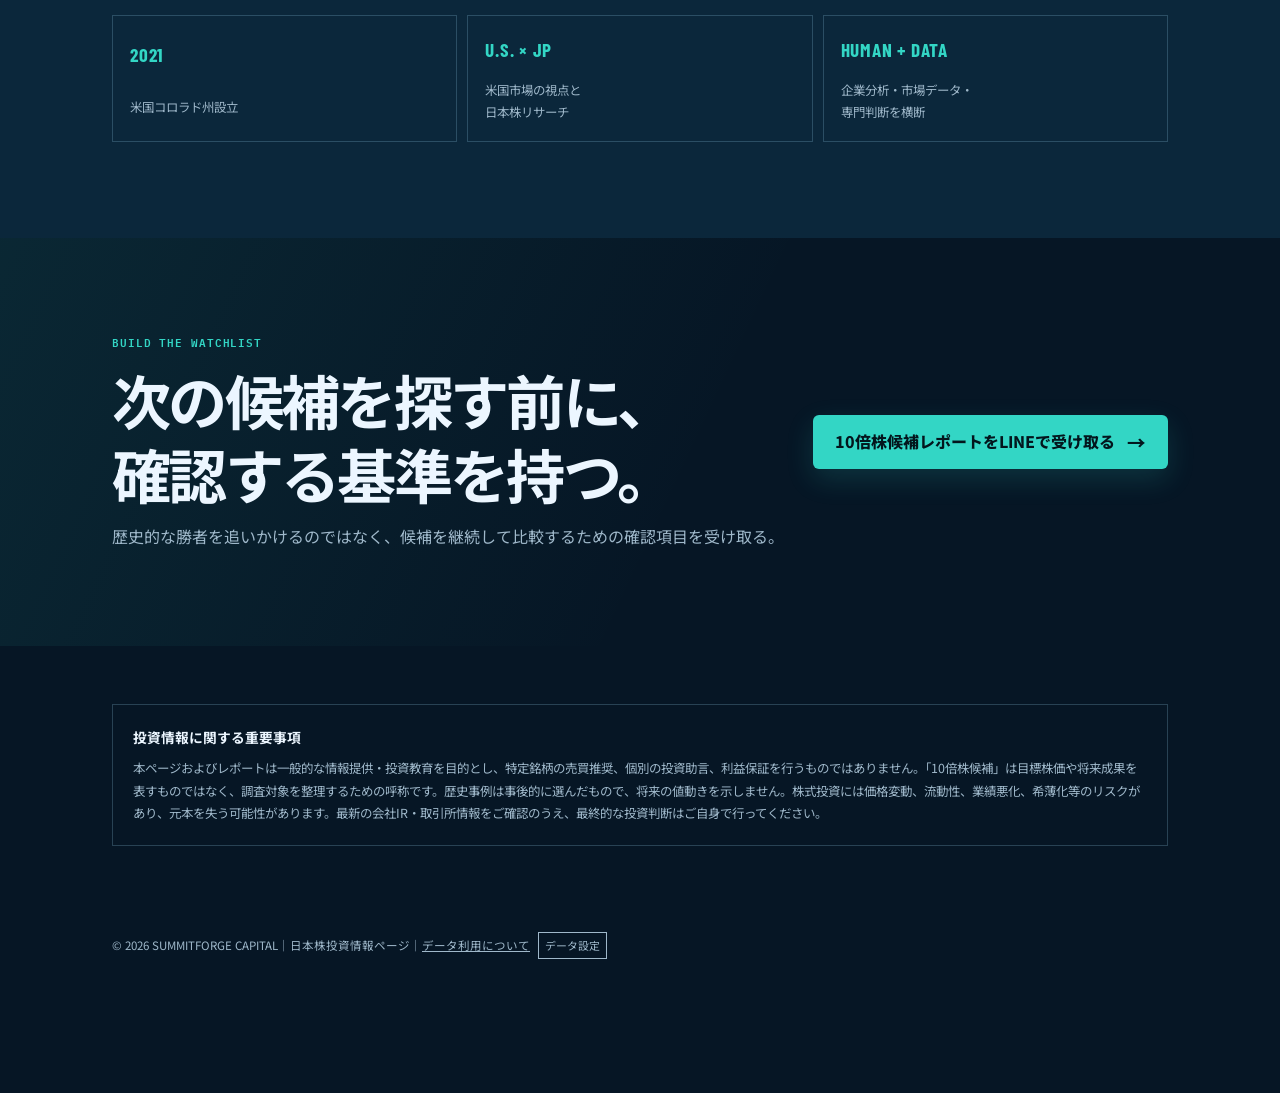
==== commit 86fd2558: "Rebuild direction three with diagnosis flow" ====
--- a/market-intelligence/index.html
+++ b/market-intelligence/index.html
@@ -8,8 +8,8 @@
   <link rel="icon" href="data:image/svg+xml,%3Csvg xmlns='http://www.w3.org/2000/svg' viewBox='0 0 64 64'%3E%3Crect width='64' height='64' rx='8' fill='%23061625'/%3E%3Cpath d='M14 45 27 33l8 6 15-20' fill='none' stroke='%2333D6C5' stroke-width='6'/%3E%3C/svg%3E">
   <link rel="stylesheet" href="../shared/site.css">
   <link rel="stylesheet" href="./page.css">
-  <script src="../shared/tracking-config.js?v=2" defer></script>
-  <script src="../shared/lead-tracker.js?v=2" defer></script>
+  <script src="../shared/tracking-config.js?v=3" defer></script>
+  <script src="../shared/lead-tracker.js?v=3" defer></script>
   <script src="../shared/lead-flow.js" defer></script>
 </head>
 <body data-page="growth-candidates" data-campaign="growth-candidates-2026-09">
--- a/shared/site.css
+++ b/shared/site.css
@@ -1230,10 +1230,53 @@
   font-size: clamp(0.94rem, 2.7vw, 1.1rem);
 }
 
-.diag-sheet {
+.diag-lead {
+  max-width: 600px;
+  color: var(--diag-muted);
+  font-size: 0.86rem;
+  line-height: 1.85;
+}
+
+/* 3-signal summary panel */
+.diag-signal-sheet {
   border: 1px solid var(--diag-line);
   background: var(--diag-paper);
   box-shadow: 16px 16px 0 rgba(14, 122, 101, 0.08);
+}
+
+.diag-signal-mini {
+  display: grid;
+}
+
+.diag-signal-mini li {
+  display: grid;
+  padding: 16px;
+  border-bottom: 1px solid var(--diag-line);
+  grid-template-columns: 32px 1fr;
+  gap: 10px;
+}
+
+.diag-signal-mini b {
+  color: var(--diag-green);
+  font-family: var(--font-mono);
+  font-size: 0.74rem;
+}
+
+.diag-signal-mini strong {
+  display: block;
+  font-size: 0.92rem;
+}
+
+.diag-signal-mini p {
+  margin-top: 3px;
+  color: var(--diag-muted);
+  font-size: 0.76rem;
+}
+
+.diag-signal-note {
+  padding: 13px 16px;
+  color: var(--diag-muted);
+  font-size: 0.72rem;
 }
 
 .diag-sheet-head {
@@ -1253,81 +1296,62 @@
   letter-spacing: 0.06em;
 }
 
-.score-ring {
-  display: grid;
-  width: 132px;
-  aspect-ratio: 1;
-  margin: 26px auto;
-  border: 12px solid #dbe8e5;
-  border-top-color: var(--diag-green);
-  border-right-color: var(--diag-green);
-  border-radius: 50%;
-  place-items: center;
-  transform: rotate(25deg);
-}
-
-.score-ring-inner {
-  display: grid;
-  text-align: center;
-  transform: rotate(-25deg);
-}
-
-.score-ring strong {
+/* 3 signals */
+.signal-list {
+  display: grid;
+  margin-top: 30px;
+  border-top: 1px solid var(--diag-line);
+}
+
+.signal-item {
+  display: grid;
+  padding-block: 22px;
+  border-bottom: 1px solid var(--diag-line);
+  grid-template-columns: 46px minmax(0, 1fr);
+  gap: 6px 14px;
+  align-items: start;
+}
+
+.signal-number {
+  color: var(--diag-green);
   font-family: var(--font-mono);
-  font-size: 2.2rem;
-  font-variant-numeric: tabular-nums;
-  line-height: 1;
-}
-
-.score-ring small {
+  font-size: 0.8rem;
+  font-weight: 600;
+}
+
+.signal-item h3 {
+  font-size: clamp(1rem, 2.7vw, 1.24rem);
+  line-height: 1.45;
+}
+
+.signal-tag {
+  display: inline-block;
+  width: fit-content;
+  margin-top: 6px;
+  border: 1px solid var(--diag-line);
+  padding: 4px 9px;
+  color: var(--diag-green-dark);
+  font-size: 0.7rem;
+  font-weight: 700;
+  grid-column: 2;
+}
+
+.signal-item p {
+  margin-top: 4px;
   color: var(--diag-muted);
-  font-size: 0.65rem;
-}
-
-.diag-bars {
-  display: grid;
-  padding: 0 20px 22px;
-  gap: 9px;
-}
-
-.diag-bar-row {
-  display: grid;
-  grid-template-columns: 72px 1fr;
-  gap: 10px;
-  align-items: center;
-  color: var(--diag-muted);
-  font-family: var(--font-mono);
-  font-size: 0.63rem;
-}
-
-.diag-bar {
-  height: 5px;
-  background: #dce7e5;
-}
-
-.diag-bar i {
-  display: block;
-  height: 100%;
-  border-radius: 0 3px 3px 0;
-  background: var(--diag-green);
-}
-
-.profit-question {
-  padding: 18px;
-  border-left: 4px solid var(--diag-gold);
-  background: #fff8e8;
-}
-
-.profit-question strong {
-  display: block;
-  color: #79530f;
-  font-size: 1.02rem;
-}
-
-.profit-question p {
-  margin-top: 5px;
-  color: #7b6843;
-  font-size: 0.82rem;
+  font-size: 0.84rem;
+  line-height: 1.85;
+  grid-column: 2;
+}
+
+.signal-conclusion {
+  margin-top: 26px;
+  border-left: 4px solid var(--diag-green);
+  padding: 16px 18px;
+  background: #e3efec;
+  color: var(--diag-green-dark);
+  font-weight: 700;
+  line-height: 1.8;
 }
 
 .scenario-list {
@@ -1395,69 +1419,291 @@
   font-size: 0.76rem;
 }
 
-.result-sheet {
+/* AI diagnosis form */
+.diag-ai {
+  background: #e6efed;
+}
+
+.diag-form {
   margin-top: 28px;
   border: 1px solid var(--diag-line);
   background: var(--diag-paper);
-}
-
-.result-head {
+  box-shadow: 14px 14px 0 rgba(14, 122, 101, 0.07);
+}
+
+.diag-form-progress {
+  display: grid;
+  border-bottom: 1px solid var(--diag-line);
+  grid-template-columns: repeat(4, minmax(0, 1fr));
+}
+
+.diag-form-progress li {
+  display: grid;
+  padding: 12px 10px;
+  border-right: 1px solid var(--diag-line);
+  gap: 2px;
+  color: var(--diag-muted);
+}
+
+.diag-form-progress li:last-child {
+  border-right: 0;
+}
+
+.diag-form-progress b {
+  font-family: var(--font-mono);
+  font-size: 0.68rem;
+}
+
+.diag-form-progress span {
+  font-size: 0.7rem;
+  font-weight: 700;
+}
+
+.diag-form-progress .is-current {
+  background: var(--diag-green);
+  color: #ffffff;
+}
+
+.diag-form-progress .is-done {
+  color: var(--diag-green-dark);
+}
+
+.diag-form-panel {
+  display: grid;
+  padding: clamp(20px, 4.5vw, 32px);
+  gap: 14px;
+}
+
+.diag-form-panel[hidden] {
+  display: none;
+}
+
+.diag-form-panel h3 {
+  font-size: clamp(1.05rem, 3.2vw, 1.3rem);
+}
+
+.diag-form-help {
+  color: var(--diag-muted);
+  font-size: 0.82rem;
+}
+
+.diag-field {
+  display: grid;
+  gap: 6px;
+}
+
+.diag-field span {
+  color: var(--diag-muted);
+  font-size: 0.72rem;
+  font-weight: 700;
+}
+
+.diag-field input {
+  min-height: 52px;
+  border: 1px solid var(--diag-line);
+  padding: 12px 14px;
+  background: #f7fbfa;
+  color: var(--diag-ink);
+  font: inherit;
+}
+
+.diag-field input:focus-visible {
+  border-color: var(--diag-green);
+  outline: 2px solid var(--diag-green);
+  outline-offset: 1px;
+}
+
+.diag-options {
+  display: grid;
+  gap: 10px;
+}
+
+.diag-option {
+  display: grid;
+  min-height: 62px;
+  border: 1px solid var(--diag-line);
+  padding: 13px 15px;
+  background: #f7fbfa;
+  color: var(--diag-ink);
+  cursor: pointer;
+  font: inherit;
+  text-align: left;
+}
+
+.diag-option strong {
+  font-size: 0.94rem;
+}
+
+.diag-option span {
+  color: var(--diag-muted);
+  font-size: 0.74rem;
+}
+
+.diag-option.is-selected {
+  border-color: var(--diag-green);
+  background: #e2f1ed;
+  box-shadow: inset 4px 0 0 var(--diag-green);
+}
+
+.diag-option:focus-visible,
+.diag-back:focus-visible {
+  outline: 3px solid var(--diag-green);
+  outline-offset: 2px;
+}
+
+.diag-form-error {
+  color: #a8382c;
+  font-size: 0.78rem;
+  font-weight: 700;
+}
+
+.diag-form-error[hidden] {
+  display: none;
+}
+
+.diag-form-actions {
   display: flex;
+  flex-wrap: wrap;
+  gap: 10px;
+  align-items: center;
+}
+
+.diag-form-actions .cta-button {
+  width: min(100%, 320px);
+}
+
+.diag-form-actions-final .cta-button {
+  width: min(100%, 380px);
+}
+
+.diag-back {
+  min-height: 48px;
+  border: 1px solid var(--diag-line);
+  padding: 10px 18px;
+  background: transparent;
+  color: var(--diag-muted);
+  cursor: pointer;
+  font: inherit;
+  font-size: 0.82rem;
+  font-weight: 700;
+}
+
+.diag-summary {
+  display: grid;
+  border-top: 1px solid var(--diag-line);
+}
+
+.diag-summary div {
+  display: grid;
+  padding-block: 12px;
+  border-bottom: 1px solid var(--diag-line);
+  grid-template-columns: 96px minmax(0, 1fr);
+  gap: 12px;
+}
+
+.diag-summary dt {
+  color: var(--diag-muted);
+  font-size: 0.74rem;
+  font-weight: 700;
+}
+
+.diag-summary dd {
+  font-size: 0.9rem;
+  font-weight: 700;
+}
+
+.diag-form-note {
+  margin-top: 2px;
+}
+
+/* Public case review */
+.diag-case {
+  display: grid;
+  margin-top: 28px;
+  border: 1px solid var(--diag-line);
+  background: var(--diag-paper);
+  gap: 16px;
+  padding: clamp(20px, 4.5vw, 30px);
+}
+
+.diag-case header {
+  display: flex;
+  flex-wrap: wrap;
   align-items: center;
   justify-content: space-between;
-  gap: 12px;
-  padding: 13px 16px;
+  gap: 8px 14px;
+  padding-bottom: 14px;
   border-bottom: 1px solid var(--diag-line);
-  background: #e3eeeb;
-}
-
-.result-head strong {
-  font-size: 0.86rem;
-}
-
-.result-head span {
-  padding: 4px 7px;
-  background: var(--diag-green);
-  color: #ffffff;
-  font-size: 0.62rem;
+}
+
+.diag-case header span {
+  color: var(--diag-muted);
+  font-family: var(--font-mono);
+  font-size: 0.7rem;
+  letter-spacing: 0.05em;
+}
+
+.diag-case header strong {
+  color: var(--diag-green-dark);
+  font-family: var(--font-condensed);
+  font-size: clamp(1.4rem, 4.5vw, 1.9rem);
+  letter-spacing: 0.01em;
+}
+
+.diag-case p {
+  color: var(--diag-muted);
+  font-size: 0.84rem;
+  line-height: 1.85;
+}
+
+.diag-case dl {
+  display: grid;
+  gap: 8px;
+}
+
+.diag-case dl div {
+  display: grid;
+  grid-template-columns: 74px minmax(0, 1fr);
+  gap: 10px;
+}
+
+.diag-case dt {
+  color: var(--diag-muted);
+  font-size: 0.72rem;
   font-weight: 700;
 }
 
-.result-list {
-  display: grid;
-  counter-reset: results;
-}
-
-.result-list li {
-  display: grid;
-  padding: 16px;
-  border-bottom: 1px solid var(--diag-line);
-  counter-increment: results;
-  grid-template-columns: 34px 1fr;
-  gap: 9px;
-}
-
-.result-list li:last-child {
-  border-bottom: 0;
-}
-
-.result-list li::before {
-  color: var(--diag-green);
-  content: "0" counter(results);
-  font-family: var(--font-mono);
-  font-size: 0.76rem;
-  font-weight: 600;
-}
-
-.result-list strong {
-  display: block;
-  font-size: 0.9rem;
-}
-
-.result-list p {
-  margin-top: 4px;
-  color: var(--diag-muted);
-  font-size: 0.78rem;
+.diag-case dd {
+  font-size: 0.82rem;
+}
+
+.diag-case-lens {
+  border-left: 4px solid var(--diag-green);
+  padding: 14px 16px;
+  background: #e3efec;
+  color: var(--diag-green-dark) !important;
+  font-weight: 700;
+}
+
+.diag-case-links {
+  display: flex;
+  flex-wrap: wrap;
+  gap: 8px;
+}
+
+.diag-case-links a {
+  border: 1px solid var(--diag-line);
+  padding: 7px 11px;
+  font-size: 0.74rem;
+  font-weight: 700;
+  text-decoration: none;
+  text-underline-offset: 3px;
+}
+
+.diag-case-links a:hover,
+.diag-case-links a:focus-visible {
+  border-color: var(--diag-green);
+  text-decoration: underline;
 }
 
 .diag-company {
@@ -1487,85 +1733,6 @@
 .diag-fact span {
   color: var(--diag-muted);
   font-size: 0.82rem;
-}
-
-.review-example {
-  display: grid;
-  gap: 0;
-  margin-top: 26px;
-  border: 1px solid var(--diag-line);
-  background: var(--diag-paper);
-}
-
-.review-step {
-  position: relative;
-  padding: 18px 18px 18px 54px;
-  border-bottom: 1px solid var(--diag-line);
-}
-
-.review-step:last-child {
-  border-bottom: 0;
-}
-
-.review-step::before {
-  position: absolute;
-  top: 20px;
-  left: 18px;
-  display: grid;
-  width: 24px;
-  height: 24px;
-  border-radius: 50%;
-  background: var(--diag-green);
-  color: #ffffff;
-  content: attr(data-step);
-  font-family: var(--font-mono);
-  font-size: 0.65rem;
-  place-items: center;
-}
-
-.review-step strong {
-  display: block;
-  font-size: 0.88rem;
-}
-
-.review-step p {
-  margin-top: 4px;
-  color: var(--diag-muted);
-  font-size: 0.78rem;
-}
-
-.flow-list {
-  display: grid;
-  gap: 10px;
-  margin-top: 28px;
-}
-
-.flow-step {
-  display: grid;
-  min-height: 86px;
-  padding: 16px;
-  border: 1px solid var(--diag-line);
-  background: var(--diag-paper);
-  grid-template-columns: 48px 1fr;
-  gap: 14px;
-  align-items: center;
-}
-
-.flow-step b {
-  color: var(--diag-green);
-  font-family: var(--font-condensed);
-  font-size: 1.65rem;
-}
-
-.flow-step strong {
-  display: block;
-  font-size: 0.9rem;
-}
-
-.flow-step p {
-  margin-top: 2px;
-  color: var(--diag-muted);
-  font-size: 0.74rem;
 }
 
 [data-page="stock-diagnosis"] .cta-button {
@@ -1702,29 +1869,28 @@
     grid-template-columns: 1fr;
   }
 
-  .review-example {
-    grid-template-columns: repeat(3, minmax(0, 1fr));
-  }
-
-  .review-step {
-    min-height: 145px;
-    border-right: 1px solid var(--diag-line);
-    border-bottom: 0;
-  }
-
-  .review-step:last-child {
-    border-right: 0;
+  .signal-list {
+    border-top: 1px solid var(--diag-line);
+  }
+
+  .diag-form-panel {
+    padding: 32px;
+  }
+
+  .diag-options {
+    grid-template-columns: repeat(2, minmax(0, 1fr));
+  }
+
+  .diag-options-age {
+    grid-template-columns: repeat(4, minmax(0, 1fr));
+  }
+
+  .diag-case {
+    padding: 32px;
   }
 }
 
 @media (max-width: 420px) and (max-height: 650px) {
-  .market-hero .hero-cta,
-  .diag-hero .hero-cta,
-  .market-hero .hero-cta + .micro,
-  .diag-hero .hero-cta + .micro {
-    display: none;
-  }
-
   .book-question {
     font-size: 1.7rem;
     line-height: 1.23;
@@ -1733,8 +1899,7 @@
   .book-instrument,
   .market-meta-row,
   .report-cover,
-  .diag-sheet,
-  .profit-question {
+  .diag-signal-note {
     display: none;
   }
 
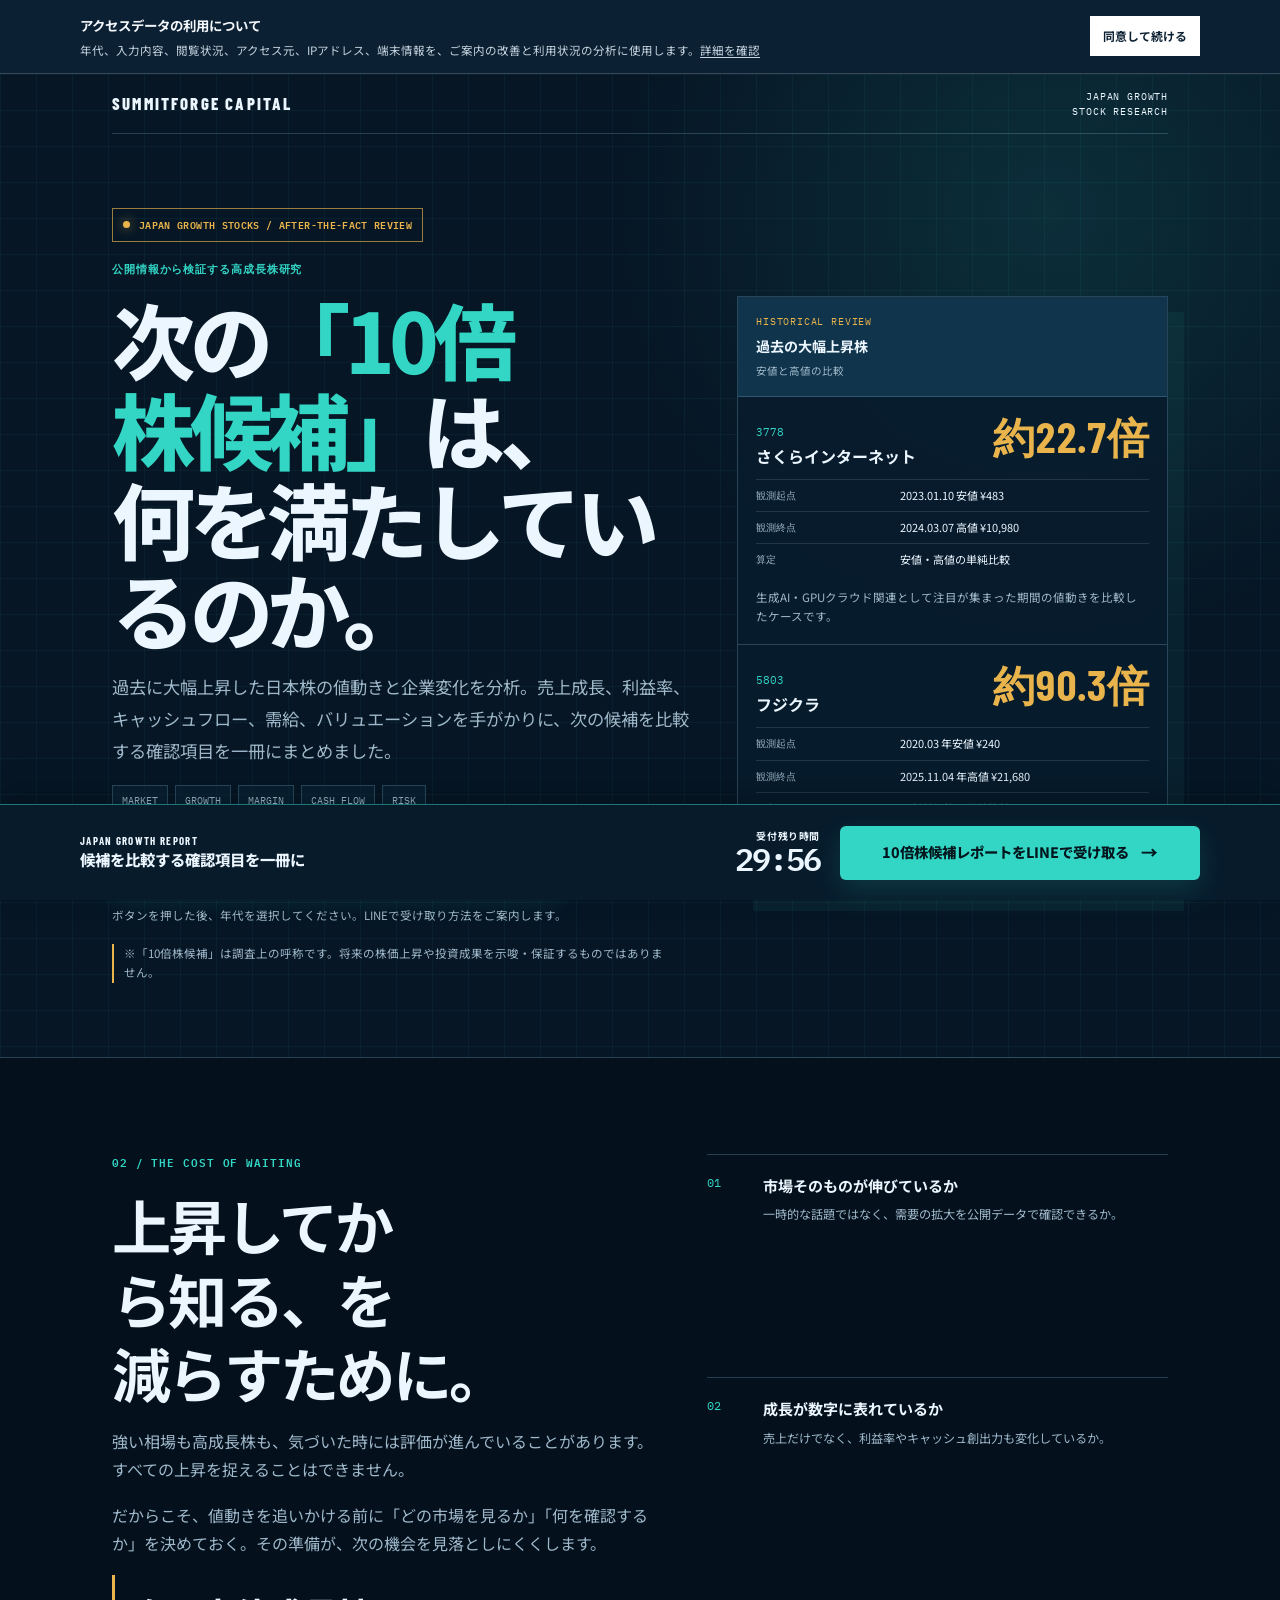
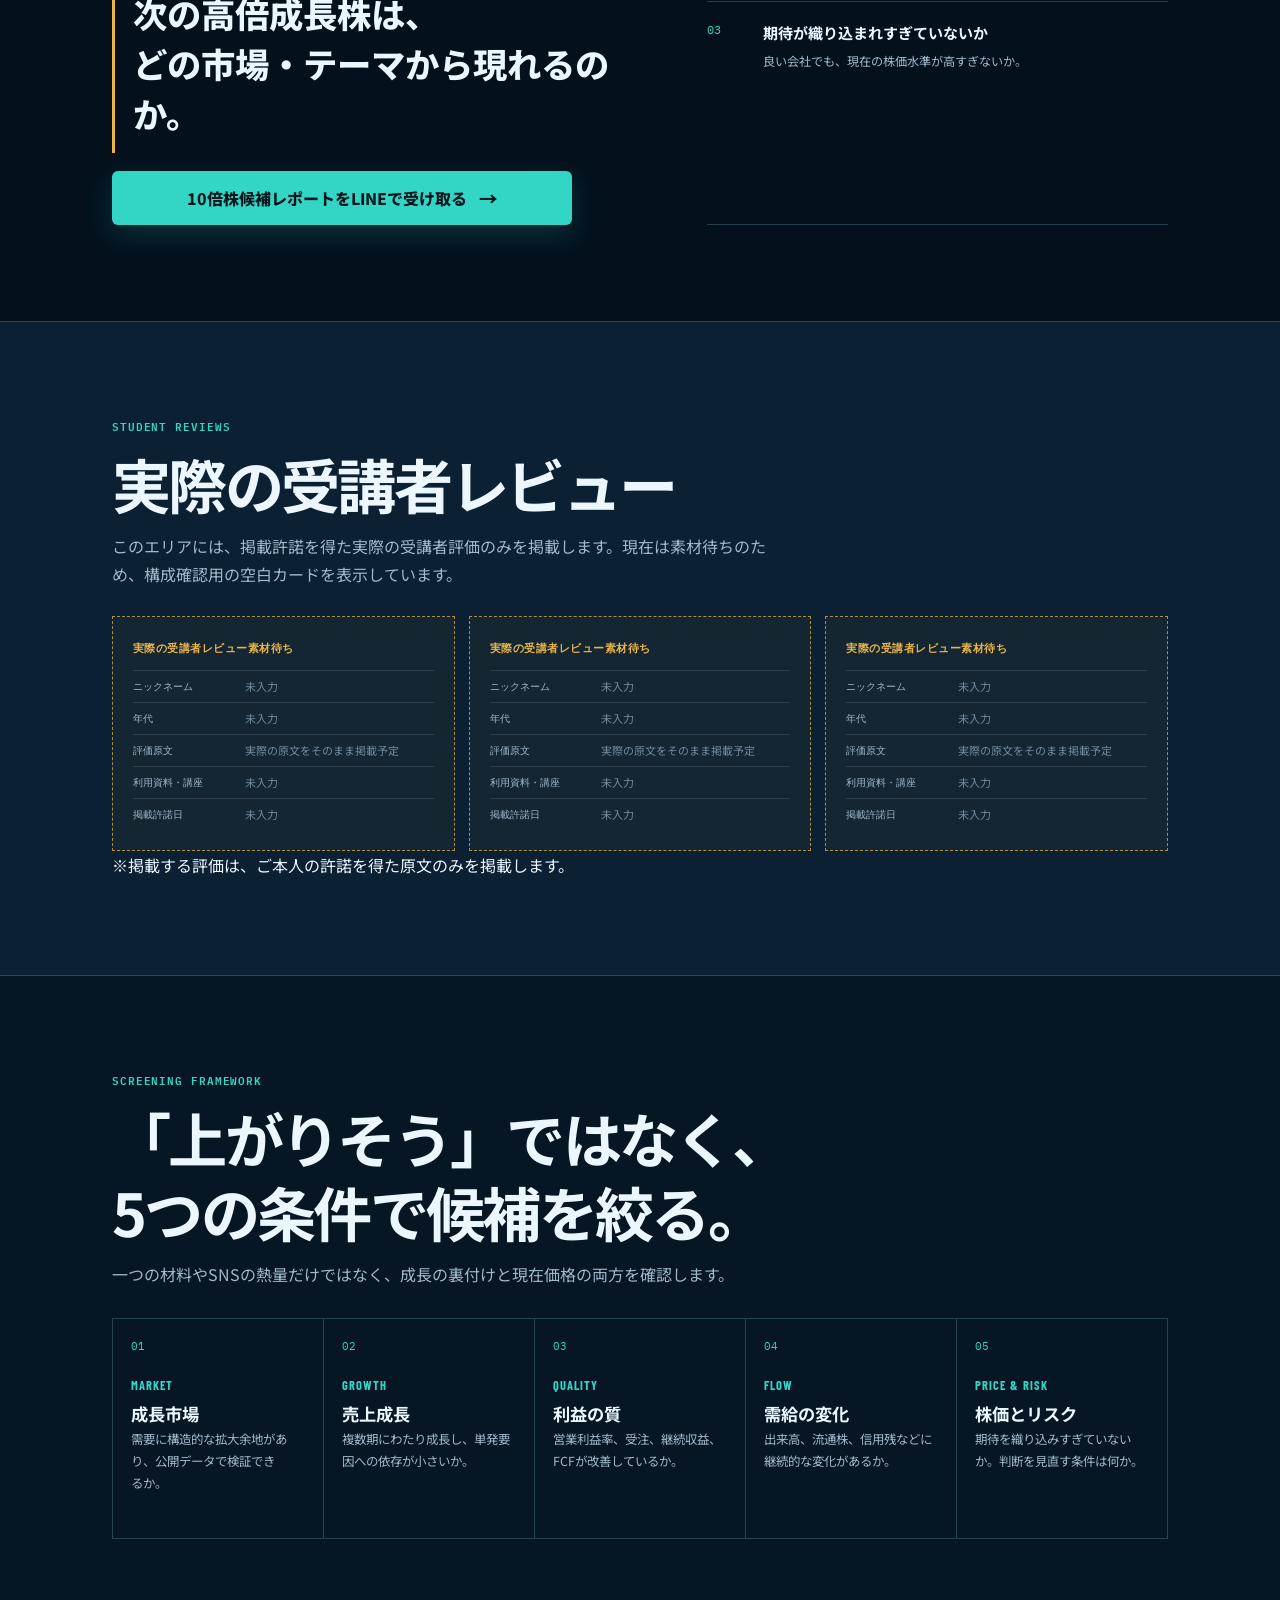
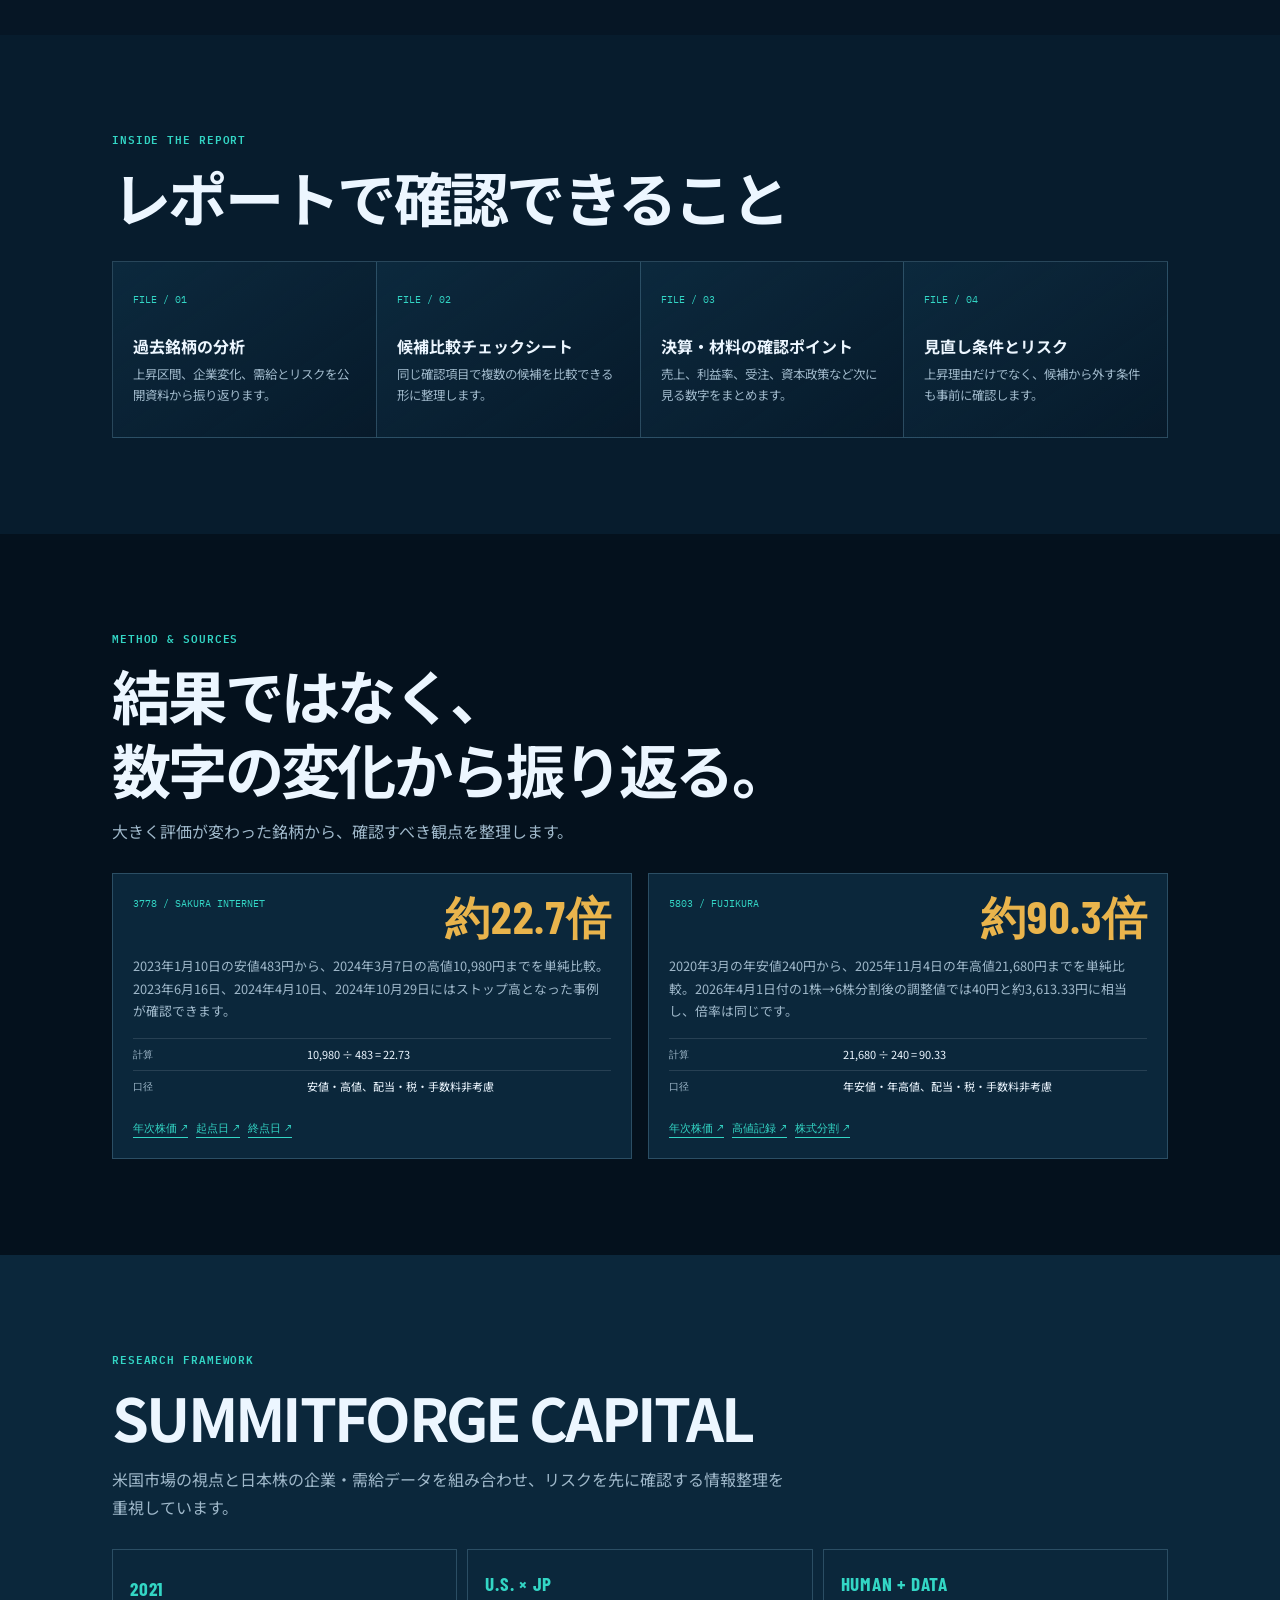
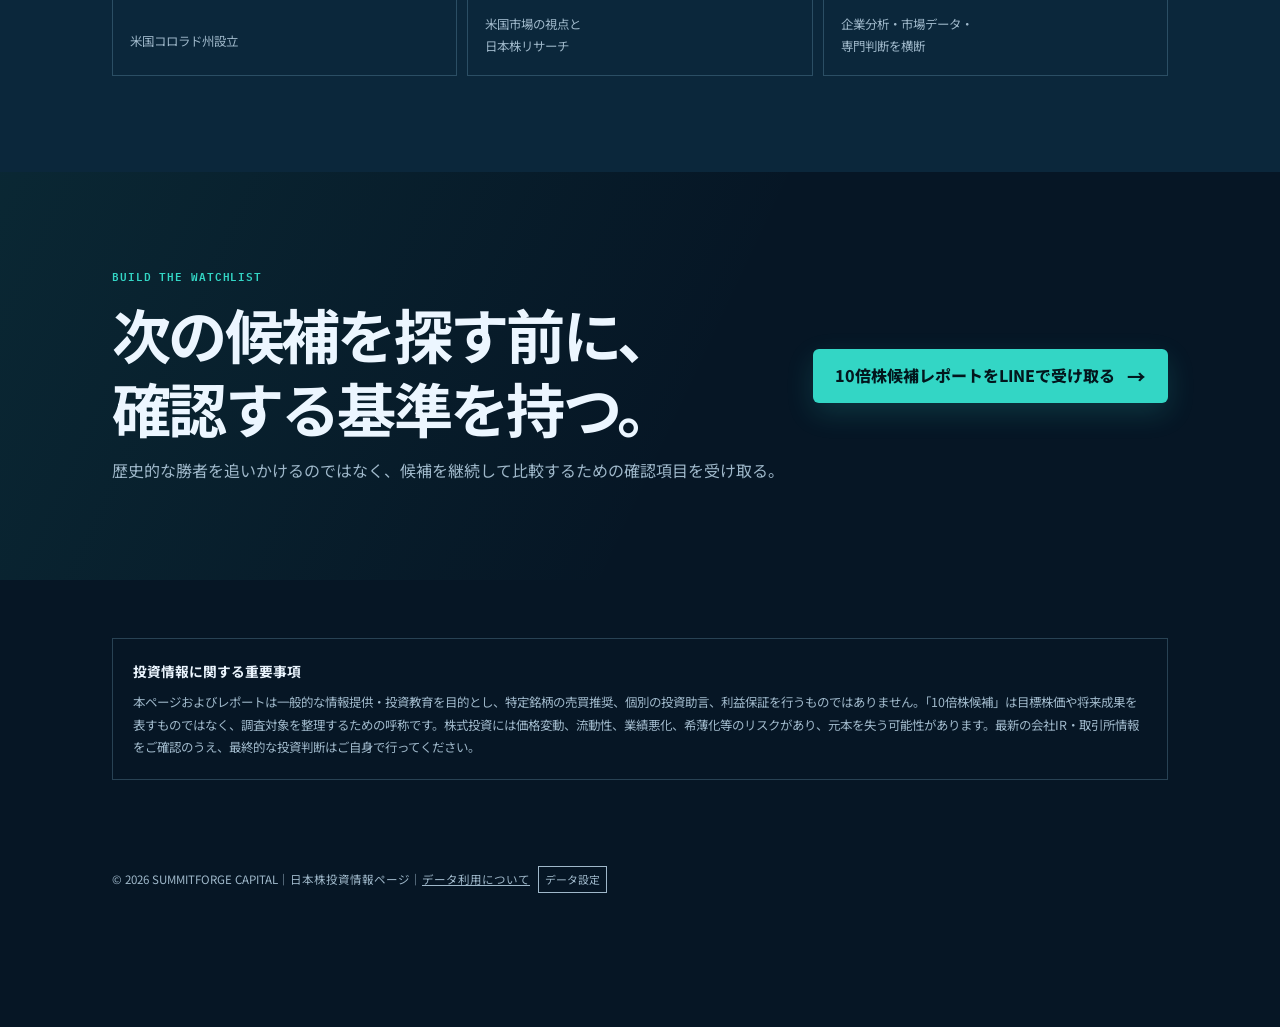
==== commit 6fef484a: "Rewrite direction three CTA and remove hindsight disclaimers" ====
--- a/market-intelligence/index.html
+++ b/market-intelligence/index.html
@@ -3,7 +3,7 @@
 <head>
   <meta charset="utf-8">
   <meta name="viewport" content="width=device-width, initial-scale=1, viewport-fit=cover">
-  <meta name="description" content="過去の大幅上昇銘柄を事後検証し、日本株の10倍株候補を比較するための確認項目をまとめたレポート。">
+  <meta name="description" content="過去の大幅上昇銘柄から、日本株の10倍株候補を比較するための確認項目をまとめたレポート。">
   <title>10倍株候補レポート</title>
   <link rel="icon" href="data:image/svg+xml,%3Csvg xmlns='http://www.w3.org/2000/svg' viewBox='0 0 64 64'%3E%3Crect width='64' height='64' rx='8' fill='%23061625'/%3E%3Cpath d='M14 45 27 33l8 6 15-20' fill='none' stroke='%2333D6C5' stroke-width='6'/%3E%3C/svg%3E">
   <link rel="stylesheet" href="../shared/site.css">
@@ -25,7 +25,7 @@
           <div class="growth-signal"><span aria-hidden="true"></span>JAPAN GROWTH STOCKS / AFTER-THE-FACT REVIEW</div>
           <p class="growth-overline">公開情報から検証する高成長株研究</p>
           <h1>次の<span>「10倍株候補」</span>は、<br>何を満たしているのか。</h1>
-          <p class="growth-lead">過去に大幅上昇した日本株を公開情報から事後検証。売上成長、利益率、キャッシュフロー、需給、バリュエーションを手がかりに、次の候補を比較する確認項目を一冊にまとめました。</p>
+          <p class="growth-lead">過去に大幅上昇した日本株の値動きと企業変化を分析。売上成長、利益率、キャッシュフロー、需給、バリュエーションを手がかりに、次の候補を比較する確認項目を一冊にまとめました。</p>
           <div class="growth-chip-row" aria-label="レポートの確認項目">
             <span>MARKET</span><span>GROWTH</span><span>MARGIN</span><span>CASH FLOW</span><span>RISK</span>
           </div>
@@ -34,11 +34,11 @@
           <p class="growth-boundary">※「10倍株候補」は調査上の呼称です。将来の株価上昇や投資成果を示唆・保証するものではありません。</p>
         </div>
 
-        <aside class="growth-archive" aria-label="過去の大幅上昇株の事後検証">
+        <aside class="growth-archive" aria-label="過去の大幅上昇株の分析">
           <div class="growth-archive-head">
             <span>HISTORICAL REVIEW</span>
-            <strong>公開情報による事後検証</strong>
-            <small>当時の推奨実績ではありません</small>
+            <strong>過去の大幅上昇株</strong>
+            <small>安値と高値の比較</small>
           </div>
 
           <article class="growth-snapshot">
@@ -48,7 +48,7 @@
               <div><dt>観測終点</dt><dd>2024.03.07 高値 ¥10,980</dd></div>
               <div><dt>算定</dt><dd>安値・高値の単純比較</dd></div>
             </dl>
-            <p>生成AI・GPUクラウド関連として注目が集まった期間を、結果が判明した後から振り返るケースです。</p>
+            <p>生成AI・GPUクラウド関連として注目が集まった期間の値動きを比較したケースです。</p>
           </article>
 
           <article class="growth-snapshot">
@@ -58,9 +58,8 @@
               <div><dt>観測終点</dt><dd>2025.11.04 年高値 ¥21,680</dd></div>
               <div><dt>算定</dt><dd>分割前価格の単純比較</dd></div>
             </dl>
-            <p>AIデータセンター関連需要が評価された期間を、長期の安値・高値で事後比較したケースです。</p>
-          </article>
-          <p class="growth-archive-note">※極端な安値と高値を事後的に選んだ比較であり、実際に同期間を保有できたことや再現性を示しません。</p>
+            <p>AIデータセンター関連需要が評価された期間の値動きを、長期の安値・高値で比較したケースです。</p>
+          </article>
         </aside>
       </div>
     </div>
@@ -98,7 +97,7 @@
           <article class="growth-review-placeholder"><span>実際の受講者レビュー素材待ち</span><dl><div><dt>ニックネーム</dt><dd>未入力</dd></div><div><dt>年代</dt><dd>未入力</dd></div><div><dt>評価原文</dt><dd>実際の原文をそのまま掲載予定</dd></div><div><dt>利用資料・講座</dt><dd>未入力</dd></div><div><dt>掲載許諾日</dt><dd>未入力</dd></div></dl></article>
           <article class="growth-review-placeholder"><span>実際の受講者レビュー素材待ち</span><dl><div><dt>ニックネーム</dt><dd>未入力</dd></div><div><dt>年代</dt><dd>未入力</dd></div><div><dt>評価原文</dt><dd>実際の原文をそのまま掲載予定</dd></div><div><dt>利用資料・講座</dt><dd>未入力</dd></div><div><dt>掲載許諾日</dt><dd>未入力</dd></div></dl></article>
         </div>
-        <p class="growth-review-note">※個人の感想であり、投資成果を保証するものではありません。具体的な収益に触れる評価は、証拠を確認できた場合のみ掲載します。</p>
+        <p class="growth-review-note">※掲載する評価は、ご本人の許諾を得た原文のみを掲載します。</p>
       </div>
     </section>
 
@@ -126,7 +125,7 @@
           <h2 id="report-title">レポートで確認できること</h2>
         </div>
         <div class="growth-report-grid">
-          <article><span>FILE / 01</span><h3>過去銘柄の事後検証</h3><p>上昇区間、企業変化、需給とリスクを公開資料から振り返ります。</p></article>
+          <article><span>FILE / 01</span><h3>過去銘柄の分析</h3><p>上昇区間、企業変化、需給とリスクを公開資料から振り返ります。</p></article>
           <article><span>FILE / 02</span><h3>候補比較チェックシート</h3><p>同じ確認項目で複数の候補を比較できる形に整理します。</p></article>
           <article><span>FILE / 03</span><h3>決算・材料の確認ポイント</h3><p>売上、利益率、受注、資本政策など次に見る数字をまとめます。</p></article>
           <article><span>FILE / 04</span><h3>見直し条件とリスク</h3><p>上昇理由だけでなく、候補から外す条件も事前に確認します。</p></article>
@@ -139,7 +138,7 @@
         <div class="growth-section-head">
           <span class="growth-section-code">METHOD &amp; SOURCES</span>
           <h2 id="history-title">結果ではなく、<br>数字の変化から振り返る。</h2>
-          <p>成功銘柄を事後的に選んだ復盤であり、候補選定手法の一般的な命中率を示すものではありません。</p>
+          <p>大きく評価が変わった銘柄から、確認すべき観点を整理します。</p>
         </div>
         <div class="growth-method-grid">
           <article>
@@ -155,7 +154,6 @@
             <div class="growth-source-links"><a href="https://s.kabutan.jp/stocks/5803/historical_prices/yearly/" target="_blank" rel="noopener noreferrer">年次株価</a><a href="https://kabutan.jp/stock/kabuka?ashi=shin&amp;code=5803&amp;page=9" target="_blank" rel="noopener noreferrer">高値記録</a><a href="https://www.fujikura.co.jp/ir/basic-information/index.html" target="_blank" rel="noopener noreferrer">株式分割</a></div>
           </article>
         </div>
-        <p class="growth-history-note">※2026年9月16日確認。過去の高倍化銘柄を後から選んだ事例には、後見性・生存者バイアスがあります。当時、当社が事前に推奨したことを示すものではなく、同様の値動きが再現される保証はありません。</p>
       </div>
     </section>
 
@@ -183,7 +181,7 @@
 
     <section class="section-compact" aria-label="リスクに関する注意">
       <div class="container">
-        <div class="risk-box growth-risk-box"><strong>投資情報に関する重要事項</strong>本ページおよびレポートは一般的な情報提供・投資教育を目的とし、特定銘柄の売買推奨、個別の投資助言、利益保証を行うものではありません。「10倍株候補」は目標株価や将来成果を表すものではなく、調査対象を整理するための呼称です。歴史事例は事後的に選んだもので、将来の値動きを示しません。株式投資には価格変動、流動性、業績悪化、希薄化等のリスクがあり、元本を失う可能性があります。最新の会社IR・取引所情報をご確認のうえ、最終的な投資判断はご自身で行ってください。</div>
+        <div class="risk-box growth-risk-box"><strong>投資情報に関する重要事項</strong>本ページおよびレポートは一般的な情報提供・投資教育を目的とし、特定銘柄の売買推奨、個別の投資助言、利益保証を行うものではありません。「10倍株候補」は目標株価や将来成果を表すものではなく、調査対象を整理するための呼称です。株式投資には価格変動、流動性、業績悪化、希薄化等のリスクがあり、元本を失う可能性があります。最新の会社IR・取引所情報をご確認のうえ、最終的な投資判断はご自身で行ってください。</div>
       </div>
     </section>
   </main>
--- a/market-intelligence/page.css
+++ b/market-intelligence/page.css
@@ -253,13 +253,6 @@
   line-height: 1.65;
 }
 
-.growth-archive-note {
-  padding: 13px 18px 16px;
-  color: var(--growth-muted);
-  font-size: 0.65rem;
-  line-height: 1.6;
-}
-
 .growth-section-head {
   display: grid;
   max-width: 820px;
@@ -369,14 +362,6 @@
   color: #70899c;
 }
 
-.growth-review-note,
-.growth-history-note {
-  margin-top: 14px;
-  color: var(--growth-muted);
-  font-size: 0.7rem;
-  line-height: 1.7;
-}
-
 .growth-framework {
   background: var(--growth-bg);
 }
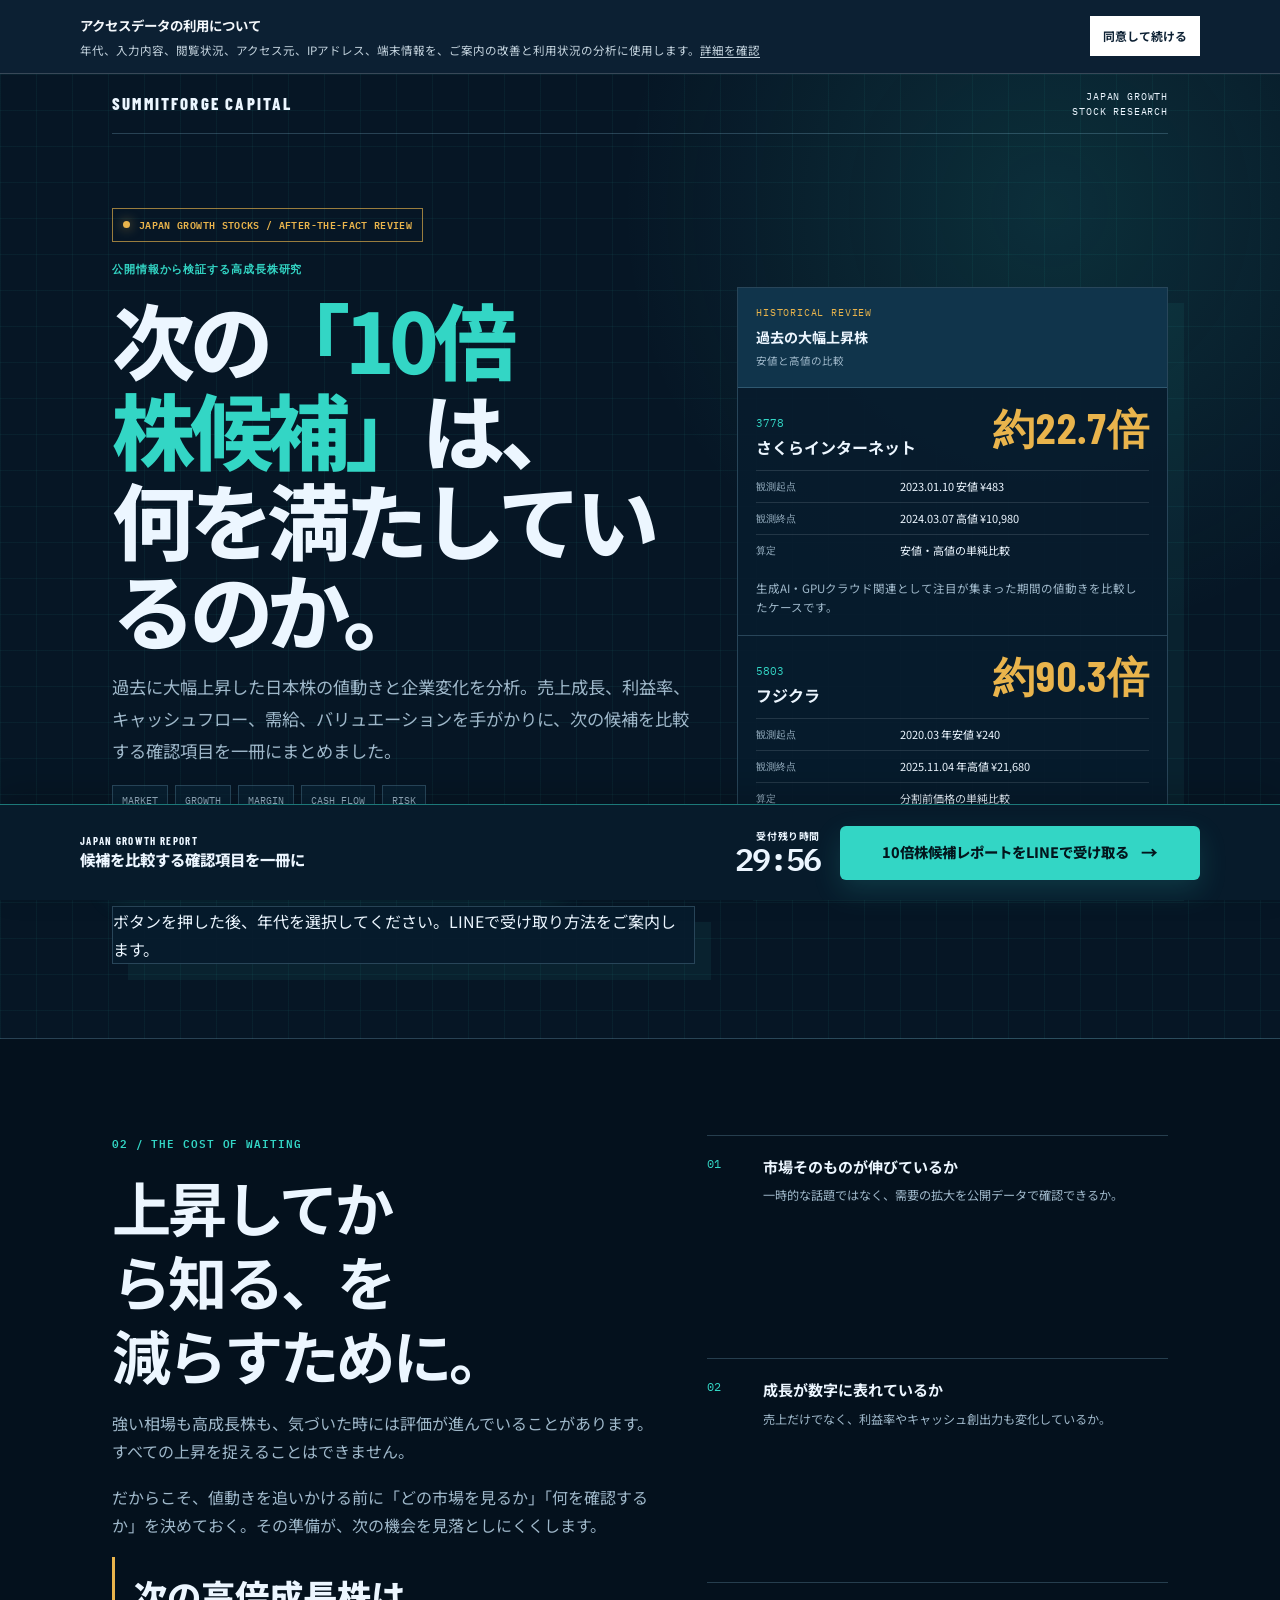
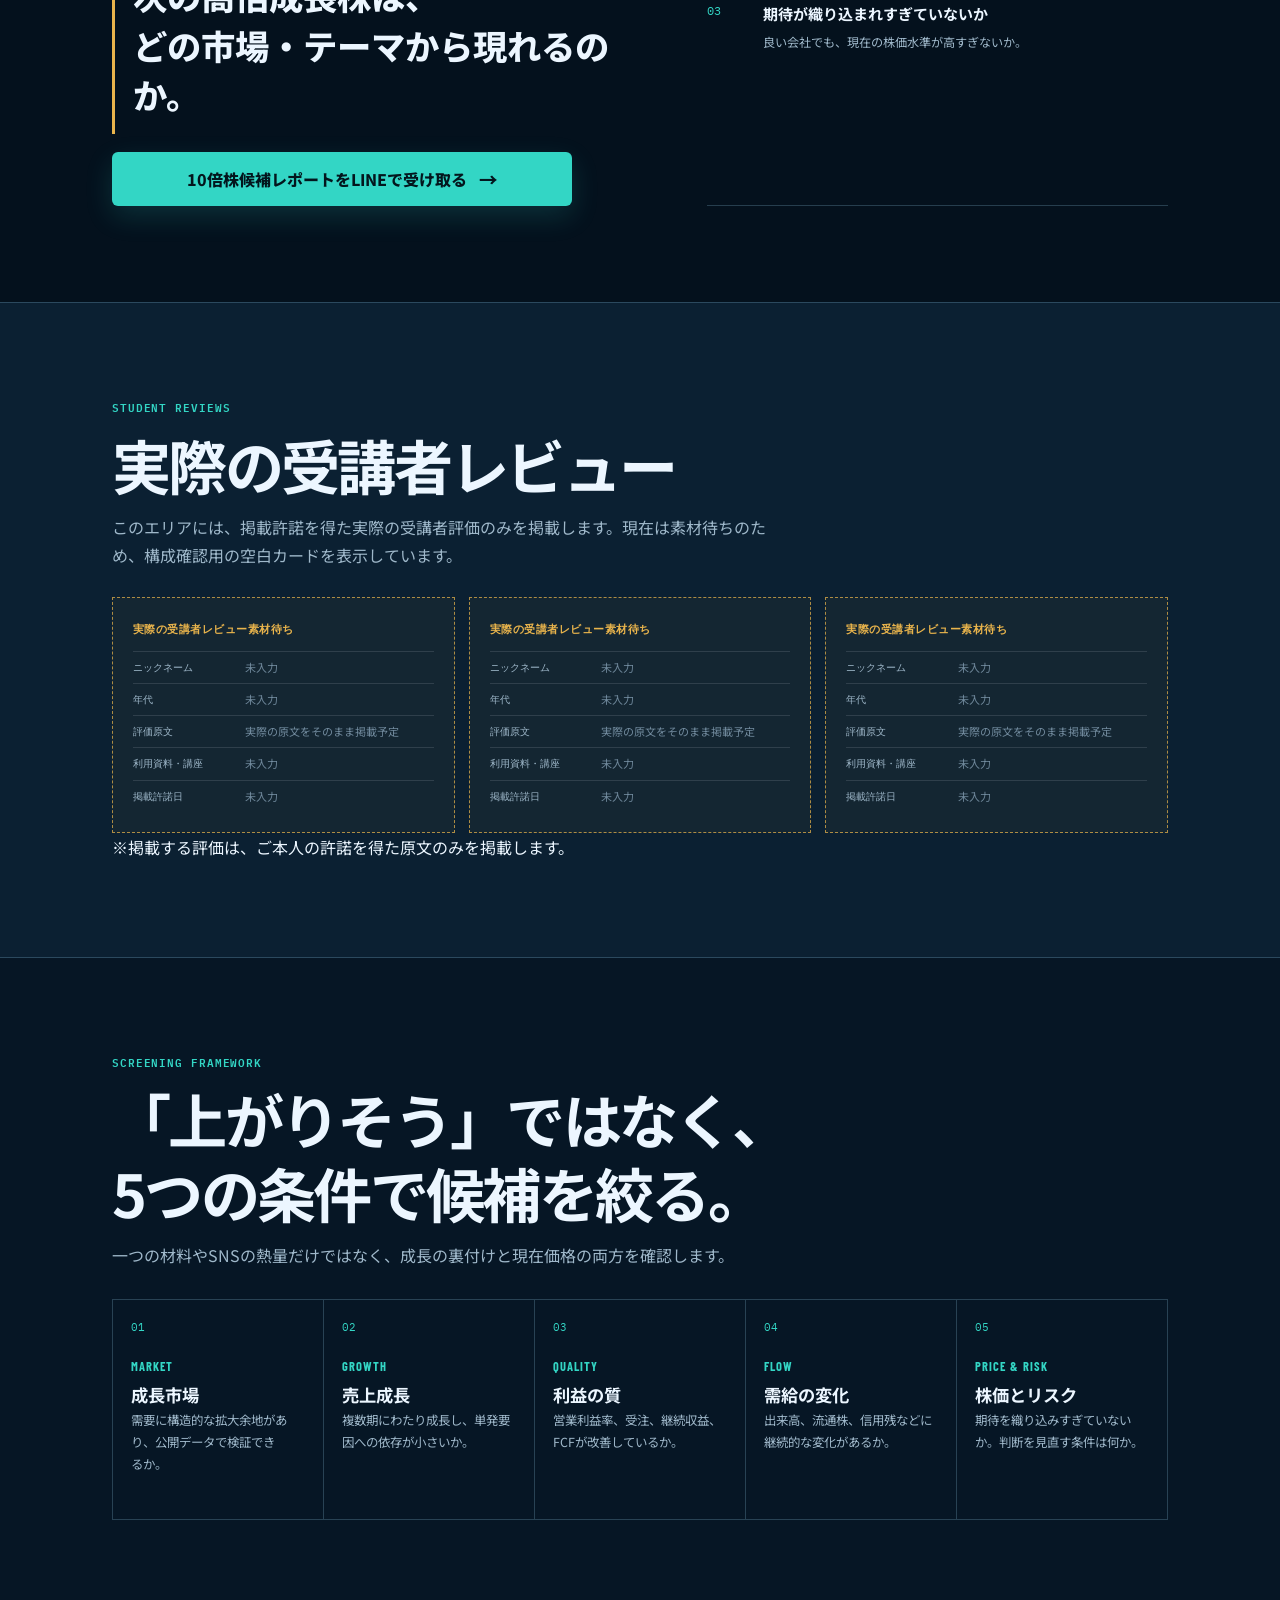
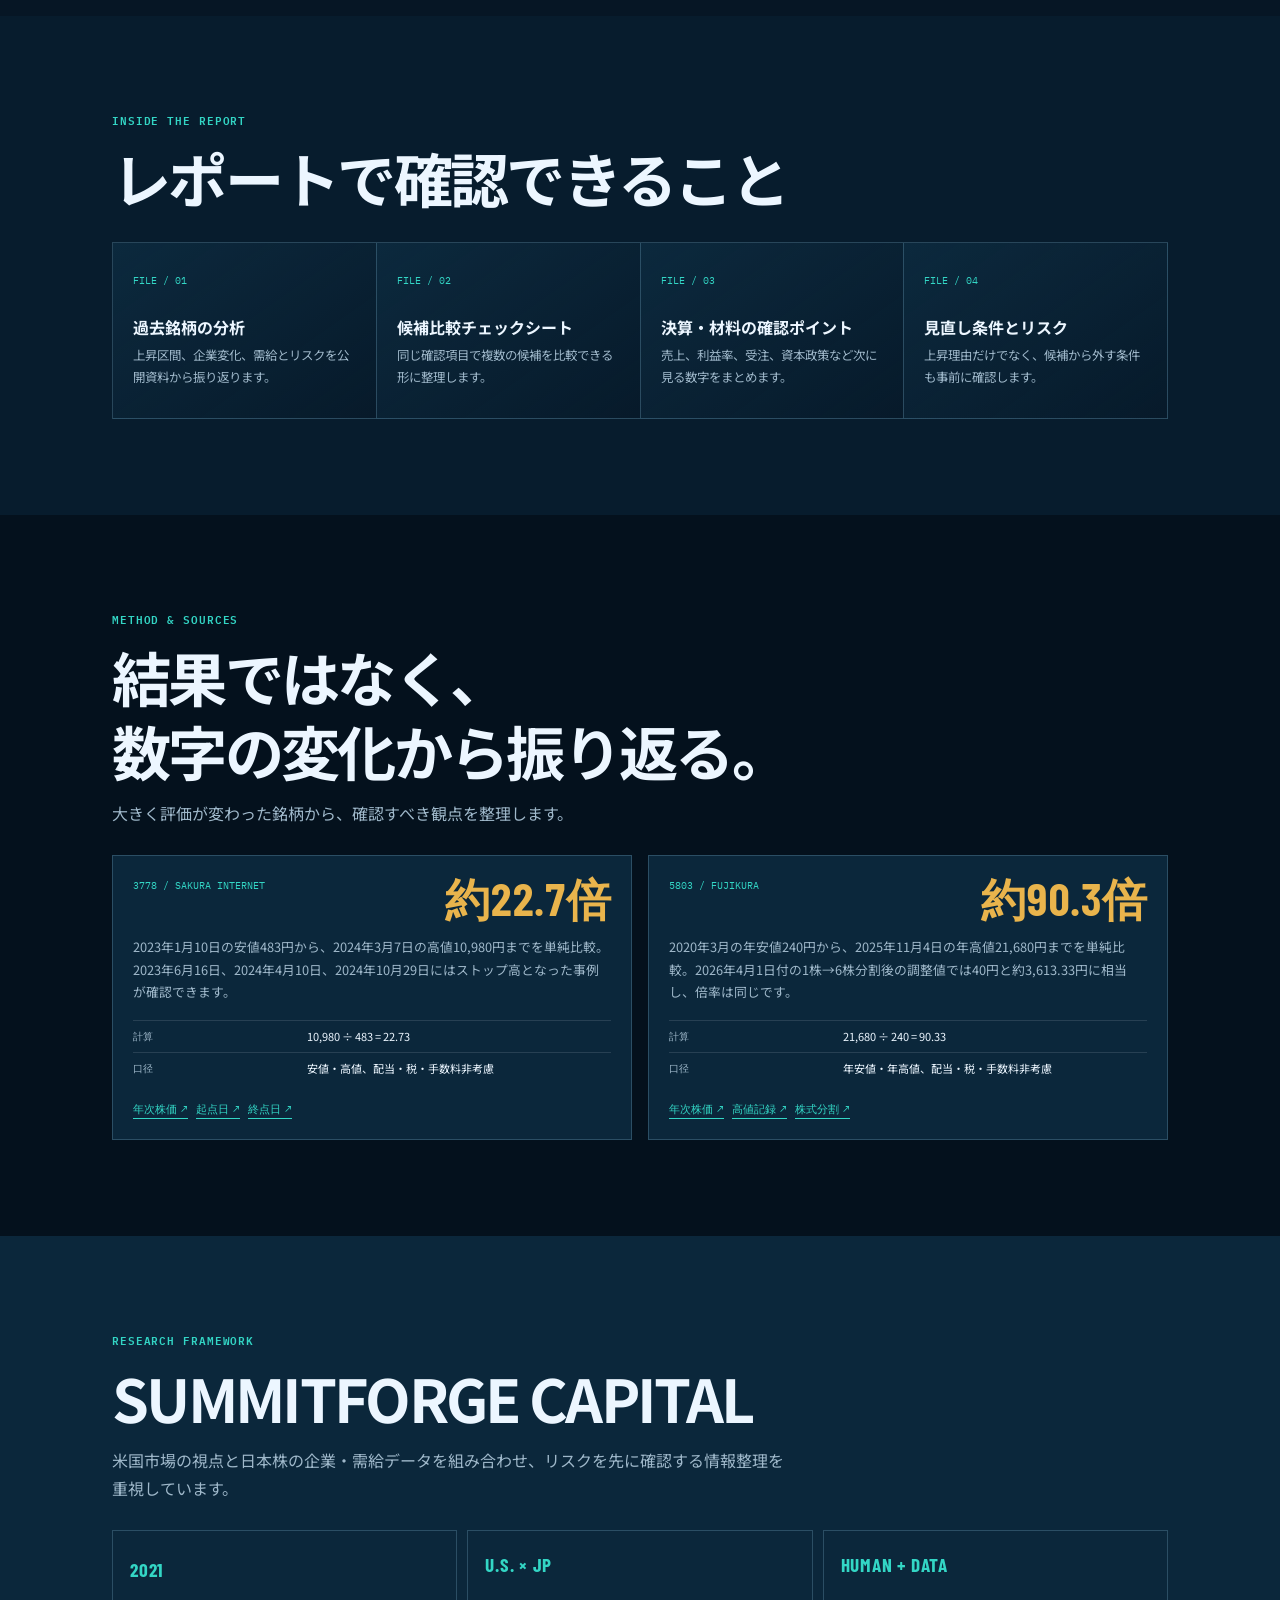
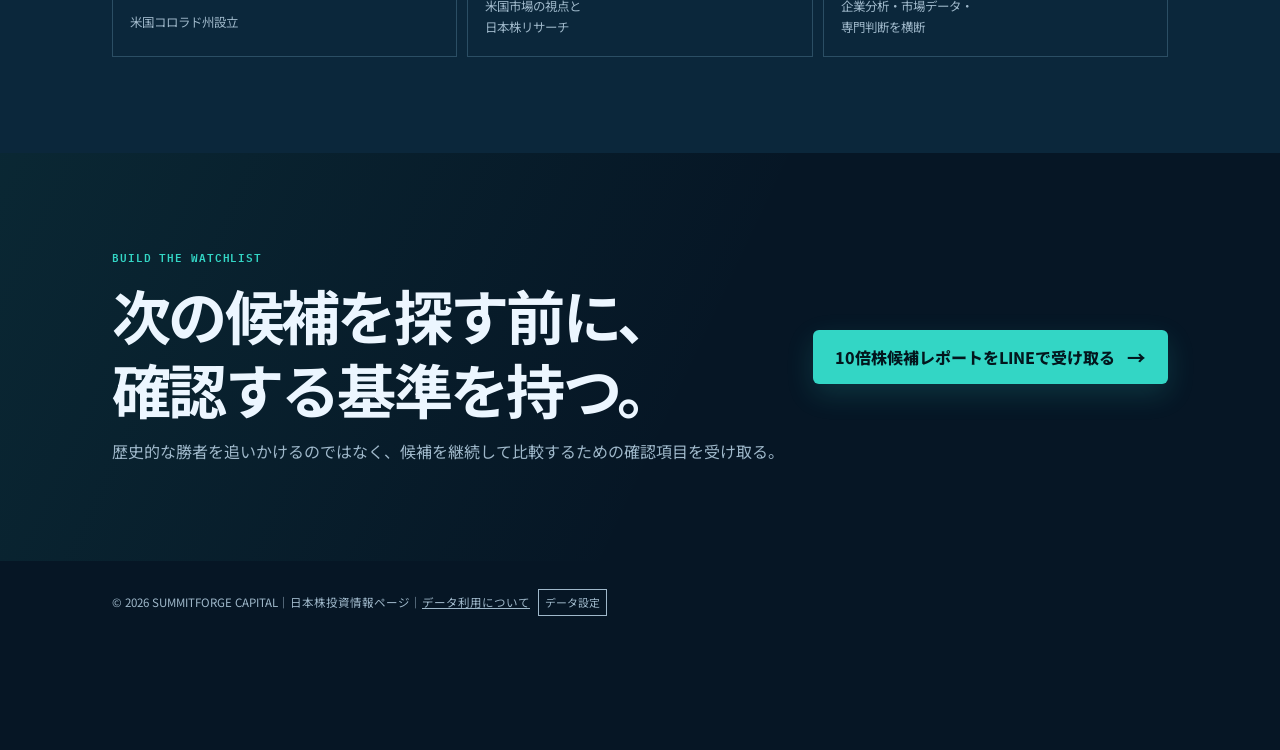
==== commit 8cd1133b: "Remove risk disclaimer blocks" ====
--- a/market-intelligence/index.html
+++ b/market-intelligence/index.html
@@ -31,7 +31,6 @@
           </div>
           <button class="cta-button growth-cta hero-cta" type="button" data-open-age-modal data-track-cta="hero">10倍株候補レポートをLINEで受け取る</button>
           <p class="growth-micro">ボタンを押した後、年代を選択してください。LINEで受け取り方法をご案内します。</p>
-          <p class="growth-boundary">※「10倍株候補」は調査上の呼称です。将来の株価上昇や投資成果を示唆・保証するものではありません。</p>
         </div>
 
         <aside class="growth-archive" aria-label="過去の大幅上昇株の分析">
@@ -179,11 +178,6 @@
       </div>
     </section>
 
-    <section class="section-compact" aria-label="リスクに関する注意">
-      <div class="container">
-        <div class="risk-box growth-risk-box"><strong>投資情報に関する重要事項</strong>本ページおよびレポートは一般的な情報提供・投資教育を目的とし、特定銘柄の売買推奨、個別の投資助言、利益保証を行うものではありません。「10倍株候補」は目標株価や将来成果を表すものではなく、調査対象を整理するための呼称です。株式投資には価格変動、流動性、業績悪化、希薄化等のリスクがあり、元本を失う可能性があります。最新の会社IR・取引所情報をご確認のうえ、最終的な投資判断はご自身で行ってください。</div>
-      </div>
-    </section>
   </main>
 
   <footer class="page-footer growth-footer"><div class="container">© 2026 SUMMITFORGE CAPITAL｜日本株投資情報ページ｜<a href="../privacy.html">データ利用について</a><button class="tracking-settings" type="button" data-tracking-settings hidden>データ設定</button></div></footer>
--- a/shared/site.css
+++ b/shared/site.css
@@ -224,19 +224,6 @@
   text-align: right;
 }
 
-.risk-box {
-  padding: 20px;
-  border: 1px solid currentColor;
-  font-size: 0.78rem;
-  line-height: 1.8;
-}
-
-.risk-box strong {
-  display: block;
-  margin-bottom: 8px;
-  font-size: 0.86rem;
-}
-
 .final-cta {
   display: grid;
   gap: 22px;
@@ -542,17 +529,15 @@
 .book-course-cover {
   position: relative;
   display: grid;
-  min-height: 380px;
-  align-content: center;
-  gap: 20px;
+  align-self: center;
   border: 1px solid rgba(20, 35, 59, 0.36);
-  padding: clamp(24px, 5vw, 42px);
   background:
-    linear-gradient(rgba(20, 35, 59, 0.06) 1px, transparent 1px),
-    linear-gradient(90deg, rgba(20, 35, 59, 0.06) 1px, transparent 1px),
+    linear-gradient(rgba(20, 35, 59, 0.055) 1px, transparent 1px),
+    linear-gradient(90deg, rgba(20, 35, 59, 0.055) 1px, transparent 1px),
     #e8e4d9;
-  background-size: 32px 32px;
+  background-size: 28px 28px;
   box-shadow: 16px 16px 0 rgba(181, 58, 50, 0.1);
+  overflow: hidden;
 }
 
 .book-course-cover::before {
@@ -565,34 +550,138 @@
   content: "";
 }
 
+.book-course-header {
+  display: grid;
+  padding: 26px 22px 20px 28px;
+  gap: 9px;
+}
+
 .book-course-year {
   color: var(--book-red);
   font-family: var(--font-condensed);
-  font-size: 1rem;
+  font-size: 0.86rem;
   font-weight: 800;
   letter-spacing: 0.08em;
 }
 
 .book-course-cover h2 {
   font-family: var(--font-serif);
-  font-size: clamp(2.1rem, 6vw, 3.75rem);
+  font-size: clamp(1.8rem, 5vw, 3rem);
   font-weight: 900;
   letter-spacing: -0.05em;
-}
-
-.book-course-cover p {
+  line-height: 1.25;
+}
+
+.book-course-header p {
   color: var(--book-muted);
-  font-size: 0.9rem;
-}
-
-.book-course-cover > strong {
+  font-size: 0.76rem;
+  line-height: 1.65;
+}
+
+.book-course-format {
   width: fit-content;
+  margin-top: 2px;
   border: 1px solid var(--book-ink);
-  padding: 8px 11px;
-  font-size: 0.76rem;
+  padding: 6px 9px;
+  font-size: 0.67rem;
   letter-spacing: 0.06em;
 }
 
+.book-course-toc {
+  border-top: 2px solid var(--book-ink);
+  background: rgba(248, 246, 239, 0.76);
+}
+
+.book-course-toc-heading {
+  display: grid;
+  padding: 12px 14px 10px 20px;
+  border-bottom: 1px solid rgba(20, 35, 59, 0.28);
+  gap: 2px;
+}
+
+.book-course-toc-heading span {
+  color: var(--book-red);
+  font-family: var(--font-condensed);
+  font-size: 0.66rem;
+  font-weight: 800;
+  letter-spacing: 0.1em;
+}
+
+.book-course-toc-heading strong {
+  font-family: var(--font-serif);
+  font-size: 0.82rem;
+}
+
+.book-course-grid {
+  display: grid;
+  grid-template-columns: repeat(2, minmax(0, 1fr));
+}
+
+.book-course-grid > li {
+  display: grid;
+  min-width: 0;
+  padding: 11px 10px 11px 12px;
+  border-right: 1px solid rgba(20, 35, 59, 0.2);
+  border-bottom: 1px solid rgba(20, 35, 59, 0.2);
+  grid-template-columns: 25px minmax(0, 1fr);
+  gap: 6px;
+}
+
+.book-course-grid > li:nth-child(even) {
+  border-right: 0;
+}
+
+.book-course-grid > li > b {
+  color: var(--book-red);
+  font-family: var(--font-condensed);
+  font-size: 1rem;
+  line-height: 1.1;
+}
+
+.book-course-grid h3 {
+  font-family: var(--font-serif);
+  font-size: 0.75rem;
+  line-height: 1.35;
+}
+
+.book-course-grid p {
+  margin-top: 4px;
+  color: var(--book-muted);
+  font-size: 0.6rem;
+  line-height: 1.55;
+}
+
+.book-course-grid em {
+  display: inline;
+  border-bottom: 1px solid var(--book-red);
+  color: var(--book-ink);
+  font-size: 0.57rem;
+  font-style: normal;
+  font-weight: 800;
+  line-height: 1.45;
+}
+
+.book-course-grid > .book-course-traps {
+  grid-column: 1 / -1;
+  border-right: 0;
+  border-bottom: 0;
+}
+
+.book-course-traps ul {
+  display: flex;
+  flex-wrap: wrap;
+  margin-top: 7px;
+  gap: 4px;
+}
+
+.book-course-traps li {
+  border: 1px solid rgba(20, 35, 59, 0.22);
+  padding: 3px 5px;
+  color: var(--book-muted);
+  font-size: 0.53rem;
+  font-weight: 700;
+  line-height: 1.25;
+}
 .book-problem {
   background: var(--book-ink);
   color: #f7f5ee;
@@ -642,65 +731,6 @@
   font-style: normal;
 }
 
-.tech-list {
-  display: grid;
-  margin-top: 34px;
-  border-top: 2px solid var(--book-ink);
-}
-
-.tech-item {
-  display: grid;
-  padding-block: 22px;
-  border-bottom: 1px solid rgba(20, 35, 59, 0.28);
-  grid-template-columns: 50px 1fr;
-  gap: 14px;
-}
-
-.tech-number {
-  color: var(--book-red);
-  font-family: var(--font-condensed);
-  font-size: 2rem;
-  font-weight: 800;
-  line-height: 1;
-}
-
-.tech-item h3 {
-  font-family: var(--font-serif);
-  font-size: 1.13rem;
-}
-
-.tech-item p {
-  margin-top: 7px;
-  color: var(--book-muted);
-  font-size: 0.9rem;
-}
-
-.tech-item p strong {
-  color: var(--book-ink);
-}
-
-.tech-note {
-  display: inline-block;
-  margin-top: 12px;
-  border-bottom: 2px solid var(--book-red);
-  padding-bottom: 3px;
-  font-size: 0.78rem;
-}
-
-.trap-list {
-  display: flex;
-  flex-wrap: wrap;
-  gap: 7px;
-  margin-top: 14px;
-}
-
-.trap-list li {
-  border: 1px solid rgba(20, 35, 59, 0.24);
-  padding: 6px 8px;
-  color: var(--book-muted);
-  font-size: 0.74rem;
-  font-weight: 700;
-}
 
 .company-sheet {
   background: #d9d5ca;
@@ -865,11 +895,6 @@
 [data-page="strategy-book"] .conversion-bar .cta-button {
   background: #ffffff;
   color: var(--book-ink);
-}
-
-[data-page="strategy-book"] .risk-box {
-  border-color: rgba(20, 35, 59, 0.35);
-  color: var(--book-muted);
 }
 
 /* =========================================================
@@ -1166,11 +1191,6 @@
   color: var(--market-ink);
 }
 
-[data-page="market-intelligence"] .risk-box {
-  border-color: var(--market-line);
-  color: var(--market-muted);
-}
-
 /* =========================================================
    STOCK DIAGNOSIS — clinical decision sheet
    ========================================================= */
@@ -1202,10 +1222,30 @@
 
 .diag-hero-grid {
   display: grid;
-  min-height: 680px;
-  padding-block: clamp(40px, 7vw, 76px);
-  gap: 32px;
-  align-items: center;
+  padding-block: clamp(26px, 5vw, 54px);
+  gap: 26px;
+}
+
+.diag-hero-copy {
+  display: grid;
+  gap: 12px;
+  align-content: center;
+}
+
+.diag-hero-action {
+  display: grid;
+  gap: 12px;
+  align-content: center;
+}
+
+.diag-principle {
+  border-left: 4px solid var(--diag-green);
+  padding: 14px 16px;
+  background: #e3efec;
+  color: var(--diag-green-dark);
+  font-size: clamp(0.95rem, 2.6vw, 1.12rem);
+  font-weight: 800;
+  line-height: 1.65;
 }
 
 .diag-code {
@@ -1217,209 +1257,198 @@
 }
 
 .diag-title {
-  margin-top: 14px;
+  margin-top: 4px;
   max-width: 760px;
-  font-size: clamp(2.15rem, 8.3vw, 5rem);
+  font-size: clamp(2rem, 6.2vw, 3.9rem);
   font-weight: 800;
   letter-spacing: -0.06em;
+  line-height: 1.06;
 }
 
 .diag-subtitle {
-  max-width: 620px;
+  max-width: 640px;
   color: var(--diag-muted);
-  font-size: clamp(0.94rem, 2.7vw, 1.1rem);
+  font-size: clamp(0.9rem, 2.4vw, 1.04rem);
 }
 
 .diag-lead {
-  max-width: 600px;
+  max-width: 640px;
   color: var(--diag-muted);
-  font-size: 0.86rem;
-  line-height: 1.85;
-}
-
-/* 3-signal summary panel */
-.diag-signal-sheet {
+  font-size: 0.84rem;
+  line-height: 1.8;
+}
+
+/* Dense signal notebook */
+.diag-notebook-section {
+  background: var(--diag-paper);
+}
+
+.diag-notebook-head {
+  display: grid;
+  max-width: 780px;
+  gap: 8px;
+}
+
+.diag-notebook-head p {
+  color: var(--diag-muted);
+  font-size: 0.82rem;
+}
+
+.diag-notebook {
+  margin-top: 22px;
   border: 1px solid var(--diag-line);
-  background: var(--diag-paper);
-  box-shadow: 16px 16px 0 rgba(14, 122, 101, 0.08);
-}
-
-.diag-signal-mini {
-  display: grid;
-}
-
-.diag-signal-mini li {
-  display: grid;
-  padding: 16px;
+  background:
+    repeating-linear-gradient(
+      to bottom,
+      transparent 0,
+      transparent calc(1.72rem - 1px),
+      rgba(20, 48, 57, 0.09) calc(1.72rem - 1px),
+      rgba(20, 48, 57, 0.09) 1.72rem
+    ),
+    #f7fbfa;
+}
+
+.notebook-entry {
+  display: grid;
+  padding: 14px 16px;
   border-bottom: 1px solid var(--diag-line);
-  grid-template-columns: 32px 1fr;
-  gap: 10px;
-}
-
-.diag-signal-mini b {
+  gap: 8px;
+}
+
+.notebook-index {
+  display: flex;
+  align-items: baseline;
+  gap: 9px;
+}
+
+.notebook-index b {
   color: var(--diag-green);
   font-family: var(--font-mono);
   font-size: 0.74rem;
 }
 
-.diag-signal-mini strong {
-  display: block;
-  font-size: 0.92rem;
-}
-
-.diag-signal-mini p {
-  margin-top: 3px;
-  color: var(--diag-muted);
-  font-size: 0.76rem;
-}
-
-.diag-signal-note {
-  padding: 13px 16px;
-  color: var(--diag-muted);
-  font-size: 0.72rem;
-}
-
-.diag-sheet-head {
-  display: flex;
-  align-items: center;
-  justify-content: space-between;
-  gap: 12px;
-  padding: 13px 16px;
-  border-bottom: 1px solid var(--diag-line);
-  background: var(--diag-ink);
-  color: #ffffff;
-}
-
-.diag-sheet-head span {
-  font-family: var(--font-mono);
-  font-size: 0.66rem;
-  letter-spacing: 0.06em;
-}
-
-/* 3 signals */
-.signal-list {
-  display: grid;
-  margin-top: 30px;
-  border-top: 1px solid var(--diag-line);
-}
-
-.signal-item {
-  display: grid;
-  padding-block: 22px;
-  border-bottom: 1px solid var(--diag-line);
-  grid-template-columns: 46px minmax(0, 1fr);
-  gap: 6px 14px;
-  align-items: start;
-}
-
-.signal-number {
-  color: var(--diag-green);
-  font-family: var(--font-mono);
-  font-size: 0.8rem;
-  font-weight: 600;
-}
-
-.signal-item h3 {
-  font-size: clamp(1rem, 2.7vw, 1.24rem);
-  line-height: 1.45;
-}
-
-.signal-tag {
+.notebook-index span {
+  color: var(--diag-green-dark);
+  font-size: 0.78rem;
+  font-weight: 800;
+  letter-spacing: 0.02em;
+}
+
+.notebook-body h3 {
+  font-size: 0.94rem;
+  line-height: 1.5;
+}
+
+.notebook-tag {
   display: inline-block;
   width: fit-content;
+  margin-top: 5px;
+  border: 1px solid var(--diag-line);
+  padding: 2px 7px;
+  color: var(--diag-muted);
+  font-size: 0.66rem;
+  font-weight: 700;
+}
+
+.notebook-body p {
   margin-top: 6px;
-  border: 1px solid var(--diag-line);
-  padding: 4px 9px;
-  color: var(--diag-green-dark);
-  font-size: 0.7rem;
-  font-weight: 700;
-  grid-column: 2;
-}
-
-.signal-item p {
-  margin-top: 4px;
   color: var(--diag-muted);
-  font-size: 0.84rem;
-  line-height: 1.85;
-  grid-column: 2;
-}
-
-.signal-conclusion {
-  margin-top: 26px;
+  font-size: 0.79rem;
+  line-height: 1.72;
+}
+
+.notebook-foot {
+  padding: 14px 16px;
   border-left: 4px solid var(--diag-green);
-  padding: 16px 18px;
   background: #e3efec;
   color: var(--diag-green-dark);
+  font-size: 0.86rem;
   font-weight: 700;
-  line-height: 1.8;
-}
-
-.scenario-list {
-  display: grid;
-  margin-top: 28px;
-  border-top: 1px solid var(--diag-line);
-}
-
-.scenario-item {
-  display: grid;
-  padding-block: 16px;
-  border-bottom: 1px solid var(--diag-line);
-  grid-template-columns: 82px 1fr;
-  gap: 12px;
-}
-
-.scenario-item dt {
-  color: var(--diag-green);
-  font-weight: 800;
-}
-
-.scenario-item dd {
-  color: var(--diag-muted);
-}
-
-.diag-matrix-section {
+  line-height: 1.7;
+}
+
+/* Closing check — five axes and final call */
+.diag-closing {
   background: var(--diag-ink);
   color: #f4faf8;
 }
 
-.diag-matrix {
-  display: grid;
-  margin-top: 30px;
+.diag-closing-head {
+  display: grid;
+  max-width: 780px;
+  gap: 8px;
+}
+
+.diag-closing-head p {
+  color: #b7cbc7;
+  font-size: 0.82rem;
+}
+
+.diag-closing .section-heading {
+  font-size: clamp(1.25rem, 3.9vw, 2rem);
+  letter-spacing: -0.02em;
+}
+
+.diag-closing-grid {
+  display: grid;
+  margin-top: 22px;
+  gap: 18px;
+}
+
+.diag-axis-list {
+  display: grid;
   border-top: 1px solid rgba(255, 255, 255, 0.23);
 }
 
-.diag-dimension {
-  display: grid;
-  padding-block: 19px;
-  border-bottom: 1px solid rgba(255, 255, 255, 0.15);
-  grid-template-columns: 36px minmax(0, 0.8fr) minmax(0, 1.2fr);
+.diag-axis-list li {
+  display: grid;
+  padding-block: 11px;
+  border-bottom: 1px solid rgba(255, 255, 255, 0.14);
+  grid-template-columns: 26px minmax(0, 1fr);
   gap: 10px;
-  align-items: start;
-}
-
-.diag-check {
-  display: grid;
-  width: 24px;
-  height: 24px;
-  border: 1px solid rgba(255, 255, 255, 0.4);
+  align-items: baseline;
+}
+
+.diag-axis-list b {
   color: #66d7b9;
   font-family: var(--font-mono);
+  font-size: 0.68rem;
+}
+
+.diag-axis-list strong {
+  display: block;
+  font-family: var(--font-condensed);
+  font-size: 0.98rem;
+  letter-spacing: 0.06em;
+}
+
+.diag-axis-list span {
+  color: #b7cbc7;
   font-size: 0.72rem;
-  place-items: center;
-}
-
-.diag-dimension h3 {
-  font-family: var(--font-condensed);
-  font-size: 1.12rem;
-  letter-spacing: 0.06em;
-}
-
-.diag-dimension p {
+}
+
+.diag-closing-cta {
+  display: grid;
+  align-content: center;
+  gap: 10px;
+}
+
+.diag-closing-question {
+  font-size: clamp(1.05rem, 3.4vw, 1.45rem);
+  font-weight: 800;
+  line-height: 1.5;
+}
+
+.diag-closing-note {
   color: #b7cbc7;
-  font-size: 0.76rem;
-}
-
-/* AI diagnosis form */
+  font-size: 0.78rem;
+}
+
+.diag-closing-cta .cta-button {
+  width: min(100%, 360px);
+}
+
+/* Free holding check form */
 .diag-ai {
   background: #e6efed;
 }
@@ -1752,11 +1781,6 @@
   color: #06231c;
 }
 
-[data-page="stock-diagnosis"] .risk-box {
-  border-color: var(--diag-line);
-  color: var(--diag-muted);
-}
-
 @media (min-width: 700px) {
   :root {
     --bar-height: 96px;
@@ -1780,20 +1804,6 @@
     grid-template-columns: minmax(0, 1fr) auto;
   }
 
-  .tech-list {
-    grid-template-columns: repeat(2, minmax(0, 1fr));
-    border-left: 1px solid rgba(20, 35, 59, 0.28);
-  }
-
-  .tech-item {
-    padding: 24px;
-    border-right: 1px solid rgba(20, 35, 59, 0.28);
-    grid-template-columns: 54px 1fr;
-  }
-
-  .tech-item:last-child {
-    grid-column: 1 / -1;
-  }
 
   .case-grid {
     grid-template-columns: repeat(2, minmax(0, 1fr));
@@ -1822,13 +1832,20 @@
 
 @media (min-width: 900px) {
   .book-hero-grid,
-  .market-hero-grid,
-  .diag-hero-grid {
+  .market-hero-grid {
     grid-template-columns: minmax(0, 1.25fr) minmax(280px, 0.75fr);
   }
 
   .book-hero-grid {
     min-height: 610px;
+    grid-template-columns: minmax(0, 0.9fr) minmax(500px, 1.1fr);
+    align-items: center;
+  }
+
+  .diag-hero-grid {
+    grid-template-columns: minmax(0, 1.15fr) minmax(300px, 0.85fr);
+    gap: 44px;
+    align-items: center;
   }
 }
 
@@ -1857,20 +1874,14 @@
     transform: translateY(-50%) rotate(-90deg);
   }
 
-  .diag-matrix {
-    grid-template-columns: repeat(5, minmax(0, 1fr));
-    border-left: 1px solid rgba(255, 255, 255, 0.2);
-  }
-
-  .diag-dimension {
-    min-height: 190px;
-    padding: 20px;
-    border-right: 1px solid rgba(255, 255, 255, 0.2);
-    grid-template-columns: 1fr;
-  }
-
-  .signal-list {
-    border-top: 1px solid var(--diag-line);
+  .notebook-entry {
+    padding: 16px 20px;
+  }
+
+  .diag-closing-grid {
+    grid-template-columns: minmax(0, 1fr) minmax(280px, 0.8fr);
+    gap: 32px;
+    align-items: start;
   }
 
   .diag-form-panel {
@@ -1898,25 +1909,44 @@
 
   .book-instrument,
   .market-meta-row,
-  .report-cover,
-  .diag-signal-note {
+  .report-cover {
     display: none;
   }
 
   .book-hero-grid,
-  .market-hero-grid,
-  .diag-hero-grid {
+  .market-hero-grid {
     min-height: 0;
     padding-block: 24px 130px;
     align-items: start;
   }
 
+  .diag-hero-grid {
+    padding-block: 20px 116px;
+  }
+
   .conversion-inner {
     gap: 6px 10px;
   }
 
   .conversion-bar .cta-button {
     min-height: 46px;
+  }
+}
+
+@media (max-width: 699px) {
+  body[data-page="stock-diagnosis"] {
+    --section-space: 24px;
+  }
+
+  [data-page="stock-diagnosis"] .diag-notebook,
+  [data-page="stock-diagnosis"] .diag-form,
+  [data-page="stock-diagnosis"] .diag-case,
+  [data-page="stock-diagnosis"] .diag-facts {
+    margin-top: 14px;
+  }
+
+  [data-page="stock-diagnosis"] .diag-closing-grid {
+    margin-top: 14px;
   }
 }
 
@@ -1942,12 +1972,12 @@
     min-height: 52px;
   }
 
-  .diag-dimension {
-    grid-template-columns: 32px 1fr;
-  }
-
-  .diag-dimension p {
-    grid-column: 2;
+  .diag-title {
+    font-size: 2.05rem;
+  }
+
+  .notebook-entry {
+    padding: 13px 14px;
   }
 }
 
--- a/market-intelligence/page.css
+++ b/market-intelligence/page.css
@@ -132,17 +132,6 @@
 }
 
 .growth-micro,
-.growth-boundary {
-  max-width: 650px;
-  color: var(--growth-muted);
-  font-size: 0.72rem;
-  line-height: 1.7;
-}
-
-.growth-boundary {
-  border-left: 2px solid var(--growth-amber);
-  padding-left: 10px;
-}
 
 .growth-archive {
   display: grid;
@@ -556,11 +545,6 @@
   width: min(100%, 470px);
 }
 
-.growth-risk-box {
-  border-color: var(--growth-line);
-  color: var(--growth-muted);
-}
-
 .growth-footer {
   color: var(--growth-muted);
 }
@@ -579,10 +563,6 @@
   white-space: normal;
 }
 
-[data-page="growth-candidates"] .risk-box strong {
-  color: var(--growth-ink);
-}
-
 @media (min-width: 700px) {
   .growth-review-grid,
   .growth-report-grid,
